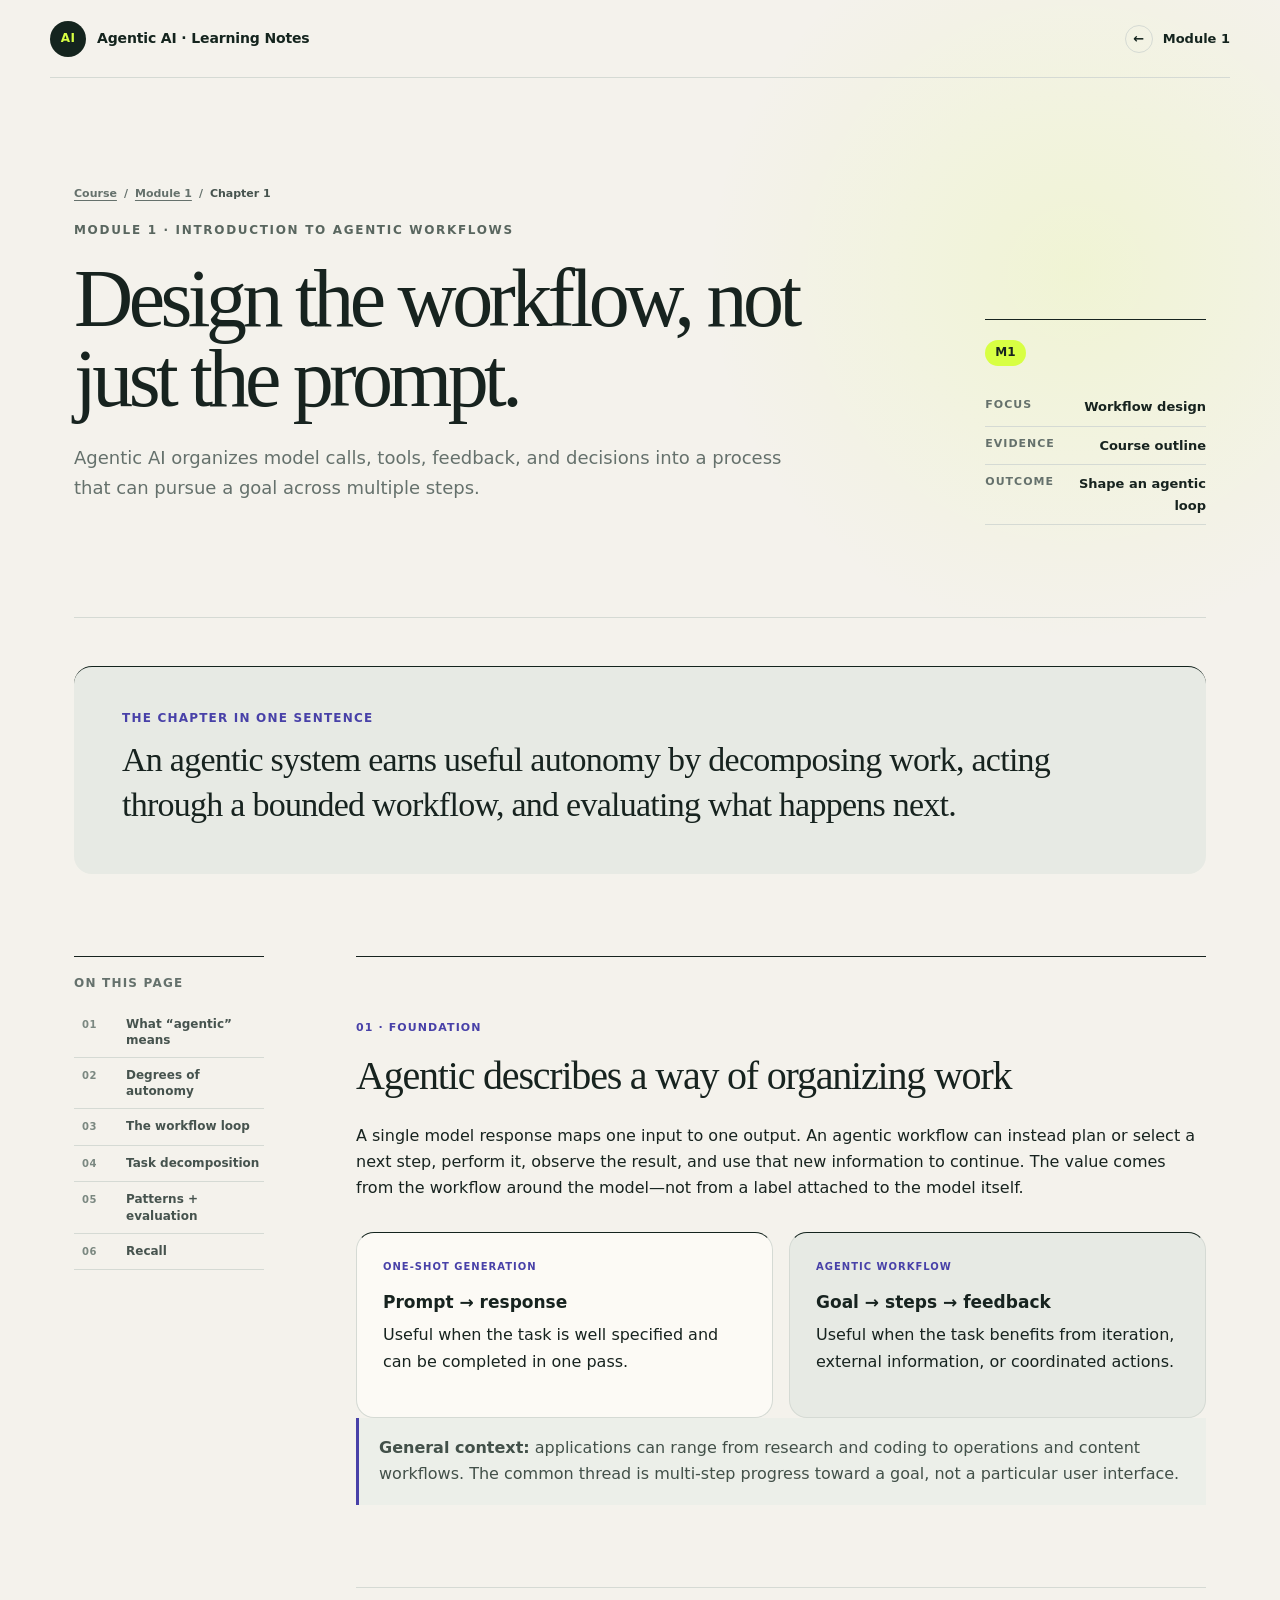
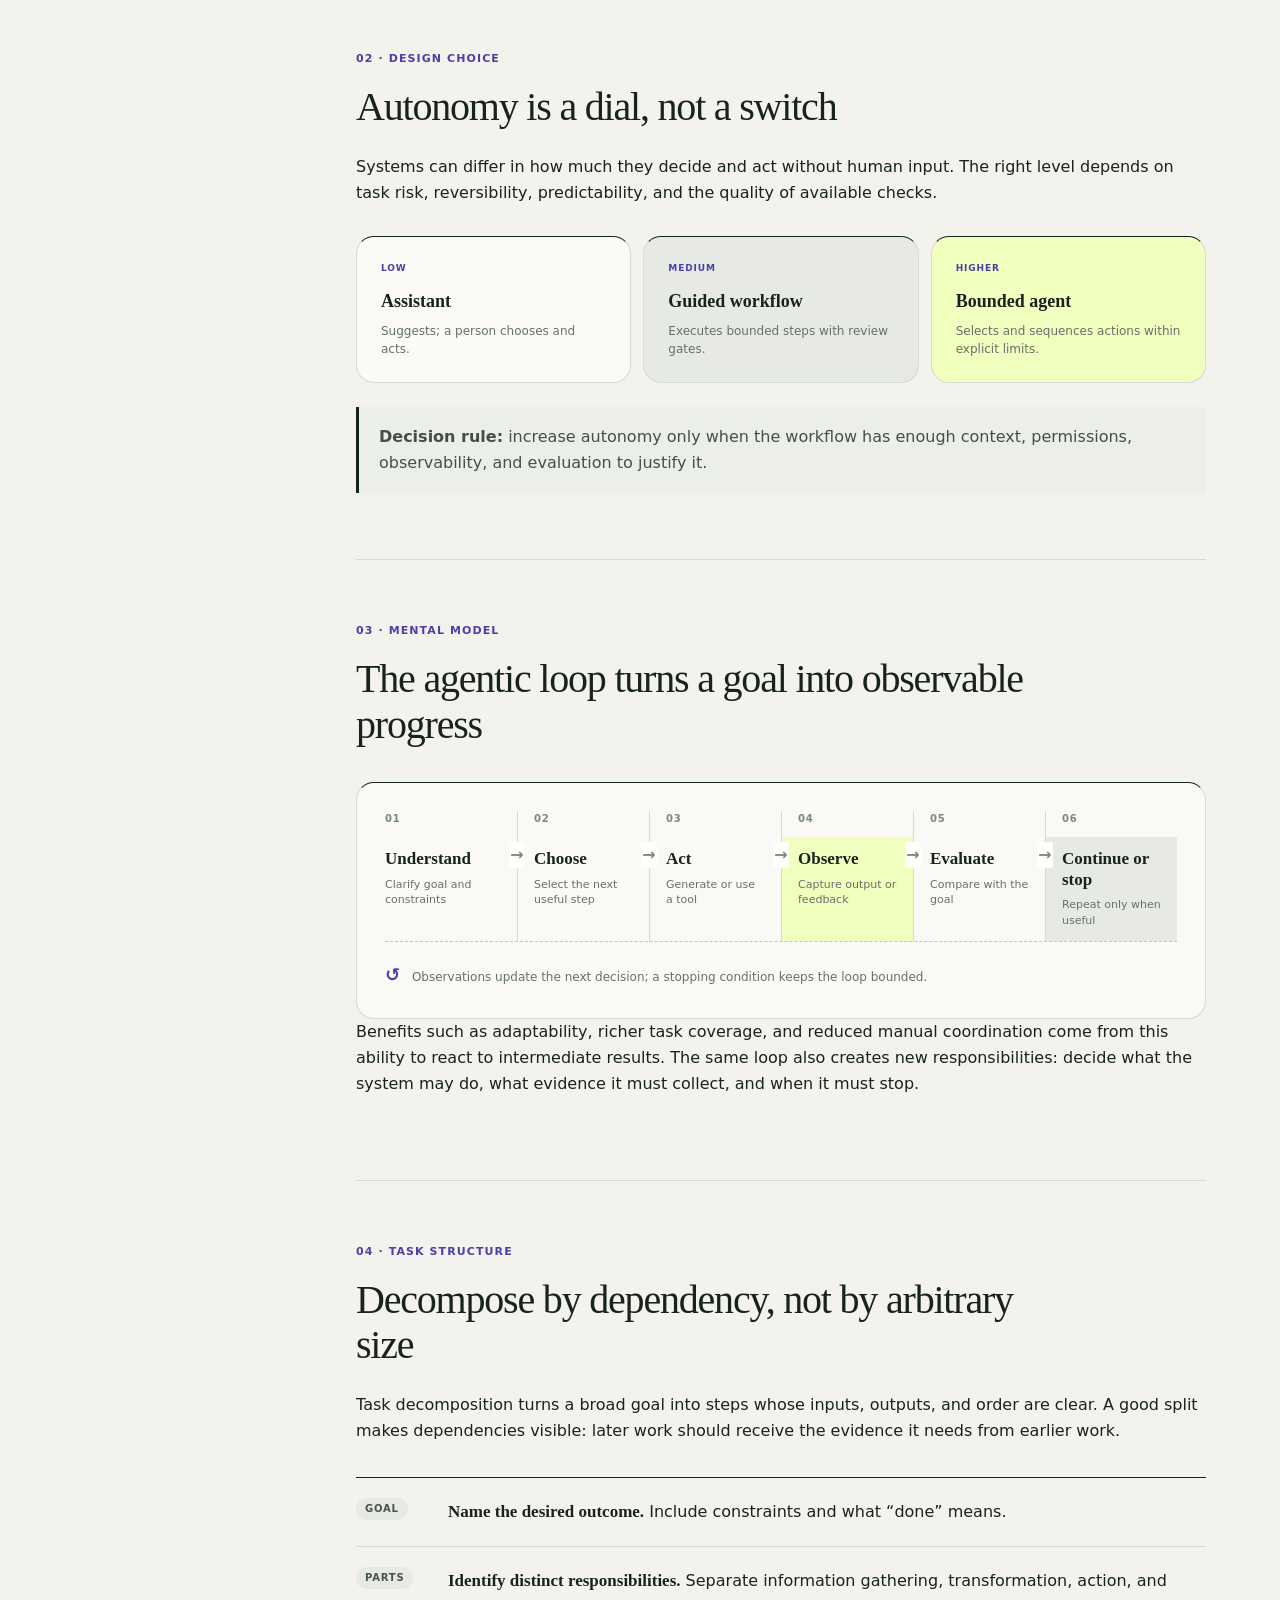
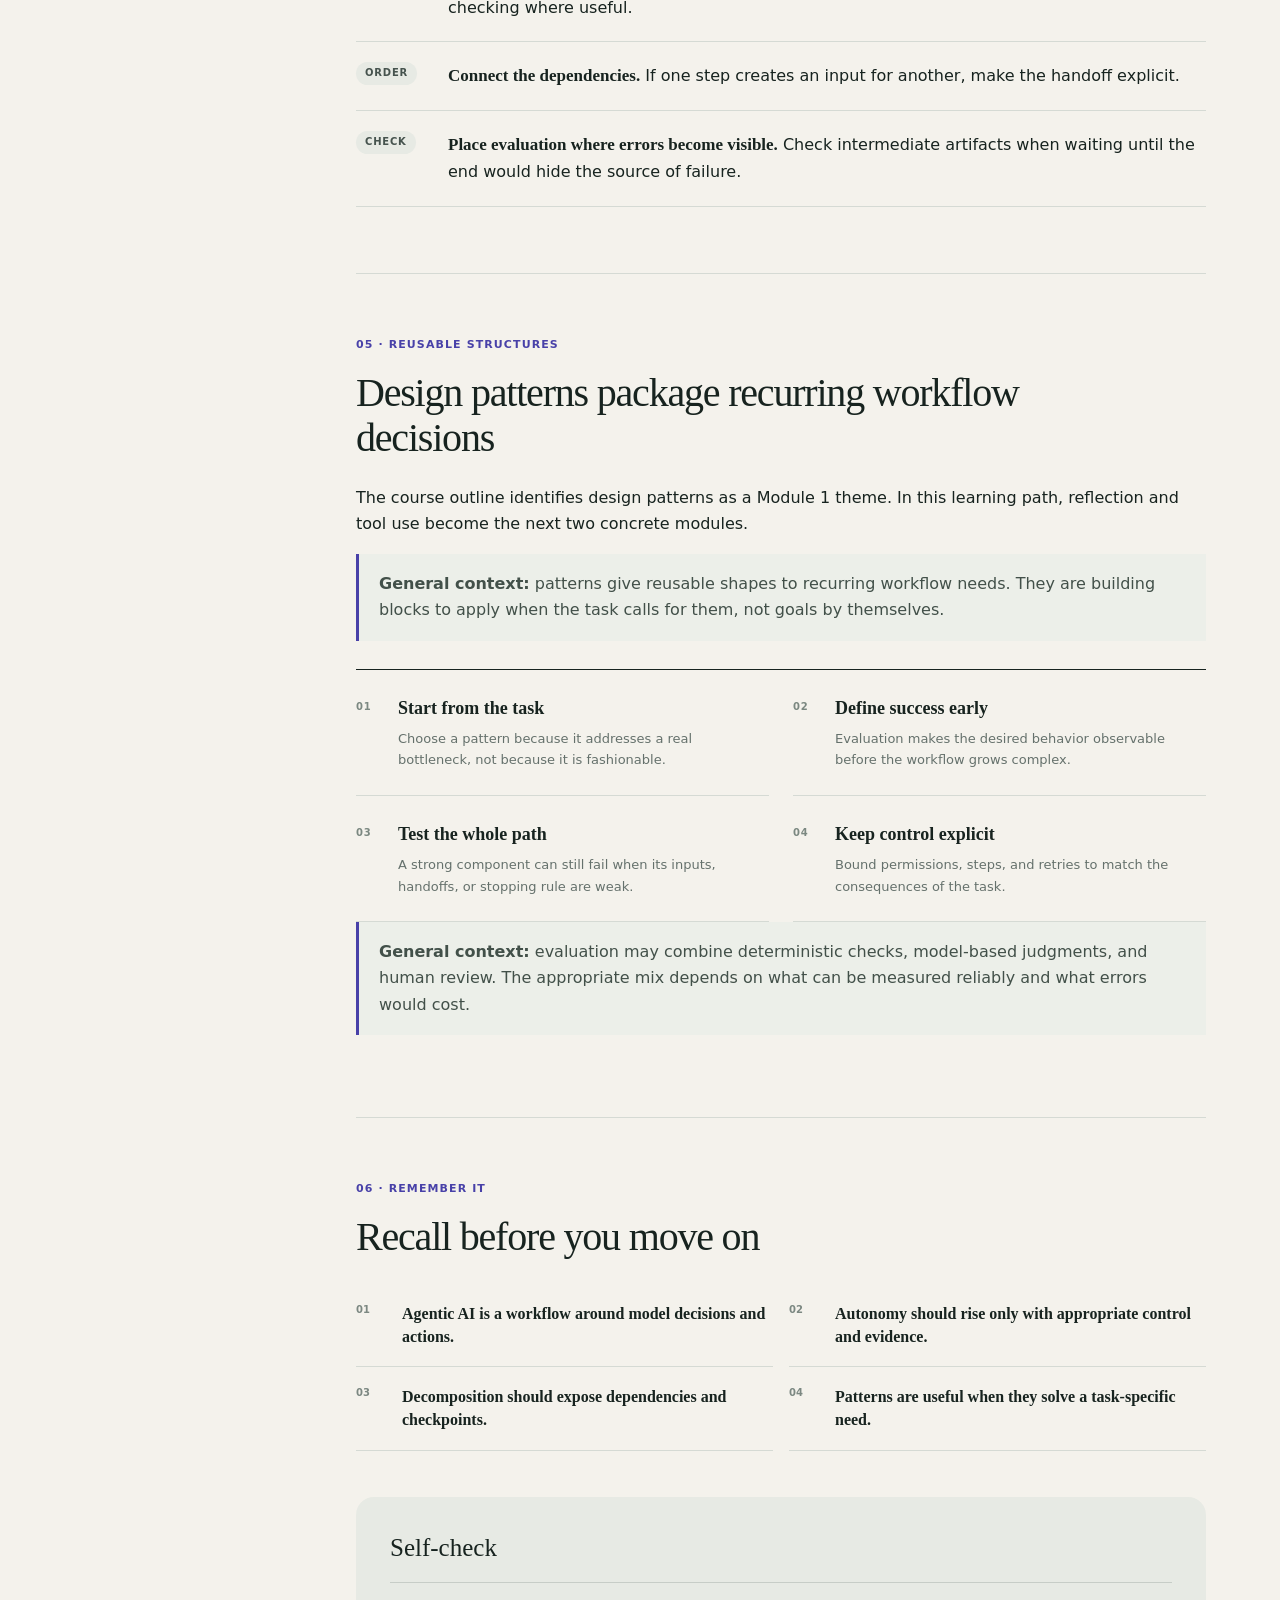
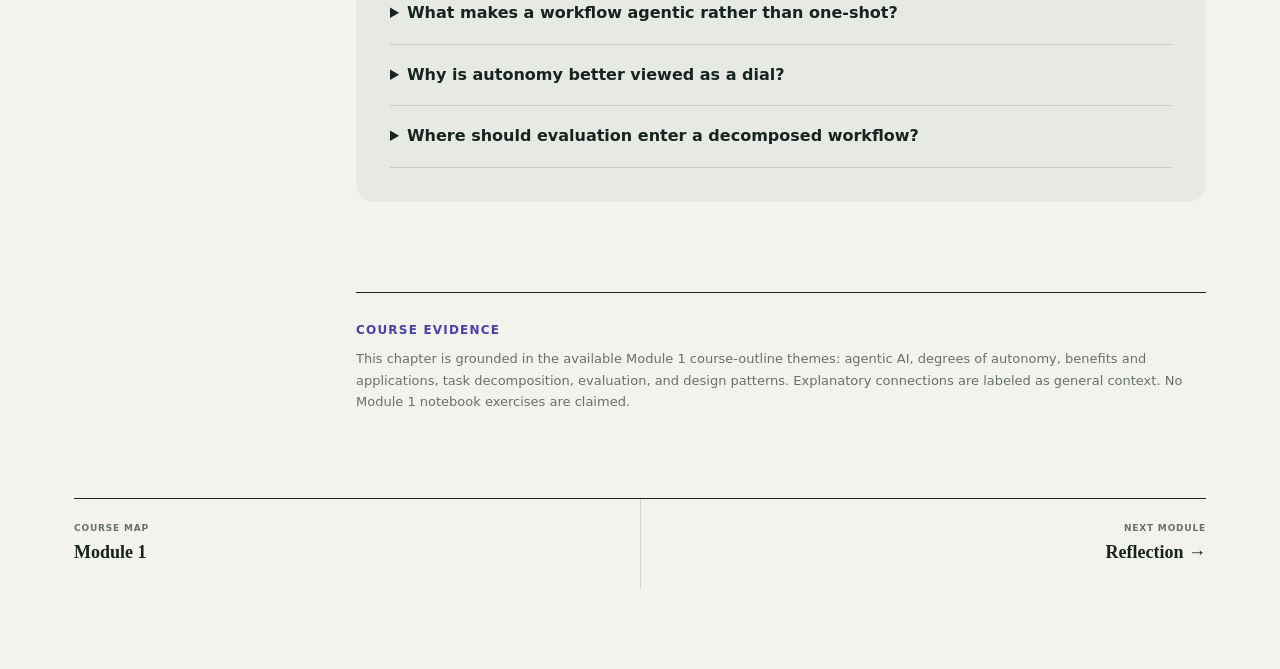
==== chapters/module-1.html @ 87fac972 "Build Modules 1-4 learning notes site" ====
<!doctype html>
<html lang="en">
<head>
  <meta charset="utf-8"><meta name="viewport" content="width=device-width, initial-scale=1">
  <meta name="description" content="Module 1 notes on agentic AI, autonomy, task decomposition, evaluation, and workflow design patterns.">
  <title>Design the workflow, not just the prompt · Agentic AI Learning Notes</title>
  <link rel="icon" href="data:image/svg+xml,%3Csvg xmlns='http://www.w3.org/2000/svg' viewBox='0 0 64 64'%3E%3Ccircle cx='32' cy='32' r='30' fill='%2314241e'/%3E%3Ctext x='32' y='39' text-anchor='middle' font-family='Arial,sans-serif' font-size='22' font-weight='700' fill='%23d8ff43'%3EAI%3C/text%3E%3C/svg%3E"><link rel="stylesheet" href="../styles.css">
</head>
<body class="chapter-body">
  <a class="skip-link" href="#chapter-content">Skip to chapter</a>
  <header class="site-header chapter-header"><a class="brand" href="../index.html" aria-label="Agentic AI learning notes home"><span class="brand-mark" aria-hidden="true">AI</span><span>Agentic AI · Learning Notes</span></a><a class="back-link" href="../index.html#module-1"><span aria-hidden="true">←</span> Module 1</a></header>
  <main class="page chapter-page" id="chapter-content">
    <section class="chapter-hero" aria-labelledby="chapter-title">
      <div class="chapter-hero-copy"><nav class="breadcrumbs" aria-label="Breadcrumb"><a href="../index.html">Course</a><span aria-hidden="true">/</span><a href="../index.html#module-1">Module 1</a><span aria-hidden="true">/</span><span aria-current="page">Chapter 1</span></nav><p class="eyebrow">Module 1 · Introduction to Agentic Workflows</p><h1 id="chapter-title">Design the workflow, not just the prompt.</h1><p>Agentic AI organizes model calls, tools, feedback, and decisions into a process that can pursue a goal across multiple steps.</p></div>
      <aside class="chapter-hero-note" aria-label="Chapter details"><span class="note-number">M1</span><dl><div><dt>Focus</dt><dd>Workflow design</dd></div><div><dt>Evidence</dt><dd>Course outline</dd></div><div><dt>Outcome</dt><dd>Shape an agentic loop</dd></div></dl></aside>
    </section>
    <section class="chapter-thesis" aria-labelledby="thesis-title"><p class="kicker" id="thesis-title">The chapter in one sentence</p><p class="bigidea">An agentic system earns useful autonomy by decomposing work, acting through a bounded workflow, and evaluating what happens next.</p></section>
    <div class="chapter-shell">
      <nav class="chapter-nav" aria-label="On this page"><p class="kicker">On this page</p><a href="#agentic"><span>01</span>What “agentic” means</a><a href="#autonomy"><span>02</span>Degrees of autonomy</a><a href="#loop"><span>03</span>The workflow loop</a><a href="#decompose"><span>04</span>Task decomposition</a><a href="#patterns"><span>05</span>Patterns + evaluation</a><a href="#recall"><span>06</span>Recall</a></nav>
      <article class="chapter-article">
        <section class="section card" id="agentic" data-section-label="01 · Foundation">
          <h2>Agentic describes a way of organizing work</h2>
          <p>A single model response maps one input to one output. An agentic workflow can instead plan or select a next step, perform it, observe the result, and use that new information to continue. The value comes from the workflow around the model—not from a label attached to the model itself.</p>
          <div class="contrast" aria-label="Comparison of one-shot generation and an agentic workflow"><div><p class="contrast-label">One-shot generation</p><h3>Prompt → response</h3><p>Useful when the task is well specified and can be completed in one pass.</p></div><div class="contrast-grounded"><p class="contrast-label">Agentic workflow</p><h3>Goal → steps → feedback</h3><p>Useful when the task benefits from iteration, external information, or coordinated actions.</p></div></div>
          <p class="general-note"><strong>General context:</strong> applications can range from research and coding to operations and content workflows. The common thread is multi-step progress toward a goal, not a particular user interface.</p>
        </section>
        <section class="section card" id="autonomy" data-section-label="02 · Design choice">
          <h2>Autonomy is a dial, not a switch</h2><p>Systems can differ in how much they decide and act without human input. The right level depends on task risk, reversibility, predictability, and the quality of available checks.</p>
          <div class="autonomy-scale" role="img" aria-label="Autonomy increases from assistant to guided workflow to bounded agent"><div><span>Low</span><strong>Assistant</strong><small>Suggests; a person chooses and acts.</small></div><div><span>Medium</span><strong>Guided workflow</strong><small>Executes bounded steps with review gates.</small></div><div><span>Higher</span><strong>Bounded agent</strong><small>Selects and sequences actions within explicit limits.</small></div></div>
          <div class="mental"><strong>Decision rule:</strong> increase autonomy only when the workflow has enough context, permissions, observability, and evaluation to justify it.</div>
        </section>
        <section class="section card" id="loop" data-section-label="03 · Mental model">
          <h2>The agentic loop turns a goal into observable progress</h2>
          <div class="loop-visual" role="img" aria-label="Agentic workflow loop: understand the goal, choose a step, act, observe, evaluate, then continue or stop"><ol class="loop-steps loop-steps-six"><li><span class="loop-number">01</span><strong>Understand</strong><small>Clarify goal and constraints</small></li><li><span class="loop-number">02</span><strong>Choose</strong><small>Select the next useful step</small></li><li><span class="loop-number">03</span><strong>Act</strong><small>Generate or use a tool</small></li><li class="loop-evidence"><span class="loop-number">04</span><strong>Observe</strong><small>Capture output or feedback</small></li><li><span class="loop-number">05</span><strong>Evaluate</strong><small>Compare with the goal</small></li><li class="loop-validate"><span class="loop-number">06</span><strong>Continue or stop</strong><small>Repeat only when useful</small></li></ol><p class="loop-return"><span aria-hidden="true">↺</span> Observations update the next decision; a stopping condition keeps the loop bounded.</p></div>
          <p>Benefits such as adaptability, richer task coverage, and reduced manual coordination come from this ability to react to intermediate results. The same loop also creates new responsibilities: decide what the system may do, what evidence it must collect, and when it must stop.</p>
        </section>
        <section class="section card" id="decompose" data-section-label="04 · Task structure">
          <h2>Decompose by dependency, not by arbitrary size</h2><p>Task decomposition turns a broad goal into steps whose inputs, outputs, and order are clear. A good split makes dependencies visible: later work should receive the evidence it needs from earlier work.</p>
          <ol class="case-steps"><li><span>Goal</span><div><strong>Name the desired outcome.</strong> Include constraints and what “done” means.</div></li><li><span>Parts</span><div><strong>Identify distinct responsibilities.</strong> Separate information gathering, transformation, action, and checking where useful.</div></li><li><span>Order</span><div><strong>Connect the dependencies.</strong> If one step creates an input for another, make the handoff explicit.</div></li><li><span>Check</span><div><strong>Place evaluation where errors become visible.</strong> Check intermediate artifacts when waiting until the end would hide the source of failure.</div></li></ol>
        </section>
        <section class="section card" id="patterns" data-section-label="05 · Reusable structures">
          <h2>Design patterns package recurring workflow decisions</h2><p>The course outline identifies design patterns as a Module 1 theme. In this learning path, reflection and tool use become the next two concrete modules.</p>
          <p class="general-note"><strong>General context:</strong> patterns give reusable shapes to recurring workflow needs. They are building blocks to apply when the task calls for them, not goals by themselves.</p>
          <div class="principles"><article><span>01</span><h3>Start from the task</h3><p>Choose a pattern because it addresses a real bottleneck, not because it is fashionable.</p></article><article><span>02</span><h3>Define success early</h3><p>Evaluation makes the desired behavior observable before the workflow grows complex.</p></article><article><span>03</span><h3>Test the whole path</h3><p>A strong component can still fail when its inputs, handoffs, or stopping rule are weak.</p></article><article><span>04</span><h3>Keep control explicit</h3><p>Bound permissions, steps, and retries to match the consequences of the task.</p></article></div>
          <p class="general-note"><strong>General context:</strong> evaluation may combine deterministic checks, model-based judgments, and human review. The appropriate mix depends on what can be measured reliably and what errors would cost.</p>
        </section>
        <section class="section card recall-section" id="recall" data-section-label="06 · Remember it">
          <h2>Recall before you move on</h2><div class="recall"><div class="r"><span class="num">01</span><strong>Agentic AI is a workflow around model decisions and actions.</strong></div><div class="r"><span class="num">02</span><strong>Autonomy should rise only with appropriate control and evidence.</strong></div><div class="r"><span class="num">03</span><strong>Decomposition should expose dependencies and checkpoints.</strong></div><div class="r"><span class="num">04</span><strong>Patterns are useful when they solve a task-specific need.</strong></div></div>
          <div class="self-check"><h3>Self-check</h3><details><summary>What makes a workflow agentic rather than one-shot?</summary><p>It can select or plan steps, act, observe intermediate results, and use those observations to decide what happens next.</p></details><details><summary>Why is autonomy better viewed as a dial?</summary><p>Different tasks justify different amounts of independent decision-making. Risk, reversibility, predictability, permissions, and evaluation should determine the setting.</p></details><details><summary>Where should evaluation enter a decomposed workflow?</summary><p>At points where evidence can reveal whether the workflow is still on track—especially after high-risk or dependency-producing steps.</p></details></div>
        </section>
        <section class="source-note" aria-labelledby="sources-title"><p class="kicker" id="sources-title">Course evidence</p><p>This chapter is grounded in the available Module 1 course-outline themes: agentic AI, degrees of autonomy, benefits and applications, task decomposition, evaluation, and design patterns. Explanatory connections are labeled as general context. No Module 1 notebook exercises are claimed.</p></section>
      </article>
    </div>
    <nav class="chapter-pagination" aria-label="Chapter navigation"><a href="../index.html#module-1"><span>Course map</span><strong>Module 1</strong></a><a class="next" href="module-2.html"><span>Next module</span><strong>Reflection →</strong></a></nav>
  </main>
</body>
</html>
---- styles.css ----
:root {
  --bg: #f4f2ec;
  --surface: #fffefa;
  --surface-soft: #e7eae4;
  --surface-muted: #ecefe9;
  --ink: #17231f;
  --ink-soft: #46534e;
  --muted: #65716c;
  --line: #d5dad4;
  --accent: #d8ff43;
  --accent-soft: #f0ffbd;
  --accent-line: #b7cf34;
  --deep: #14241e;
  --indigo: #4841a8;
  --danger: #9b463b;
  --danger-soft: #f1e1dc;
  --success: #35634e;
  --font-display: Georgia, "Times New Roman", serif;
  --font-sans: Inter, ui-sans-serif, system-ui, -apple-system, BlinkMacSystemFont, "Segoe UI", sans-serif;
  --content-width: 1180px;
  --radius: 18px;
}

* { box-sizing: border-box; }
html { scroll-behavior: smooth; }

body {
  margin: 0;
  background: var(--bg);
  color: var(--ink);
  font-family: var(--font-sans);
  line-height: 1.65;
  text-rendering: optimizeLegibility;
}

a { color: inherit; }
a:focus-visible,
summary:focus-visible { outline: 3px solid #778c00; outline-offset: 4px; }

.skip-link {
  position: fixed;
  top: 12px;
  left: 12px;
  z-index: 20;
  padding: 10px 14px;
  border-radius: 8px;
  background: var(--deep);
  color: white;
  font-size: 13px;
  font-weight: 800;
  text-decoration: none;
  transform: translateY(-160%);
}

.skip-link:focus { transform: translateY(0); }

.site-header {
  width: min(var(--content-width), calc(100% - 48px));
  min-height: 78px;
  margin: 0 auto;
  display: flex;
  align-items: center;
  justify-content: space-between;
  gap: 24px;
}

.site-header-home,
.chapter-header { border-bottom: 1px solid var(--line); }

.brand {
  display: inline-flex;
  align-items: center;
  gap: 11px;
  color: var(--deep);
  font-size: 14px;
  font-weight: 800;
  letter-spacing: -.01em;
  text-decoration: none;
}

.brand-mark {
  width: 36px;
  height: 36px;
  display: grid;
  place-items: center;
  flex: 0 0 auto;
  border-radius: 50%;
  background: var(--deep);
  color: var(--accent);
  font-size: 12px;
  letter-spacing: .04em;
}

.edition-label,
.back-link { color: var(--muted); font-size: 13px; font-weight: 750; }

.back-link {
  display: inline-flex;
  align-items: center;
  gap: 10px;
  color: var(--deep);
  text-decoration: none;
}

.back-link span {
  width: 28px;
  height: 28px;
  display: grid;
  place-items: center;
  border: 1px solid var(--line);
  border-radius: 50%;
  transition: background-color .18s ease, border-color .18s ease, transform .18s ease;
}

.back-link:hover span { border-color: var(--accent-line); background: var(--accent); transform: translateX(-2px); }

.home-body,
.chapter-body {
  min-height: 100vh;
  background: radial-gradient(circle at 84% 5%, rgba(216, 255, 67, .14), transparent 23rem), var(--bg);
}

.home-body main,
.home-footer { width: min(var(--content-width), calc(100% - 48px)); margin: 0 auto; }

.home-hero {
  min-height: 560px;
  display: grid;
  grid-template-columns: minmax(0, 1.7fr) minmax(260px, .7fr);
  gap: 7vw;
  align-items: center;
  padding: 80px 0 88px;
  border-bottom: 1px solid var(--line);
}

.home-hero-content { max-width: 810px; }
.eyebrow { margin: 0; color: #59665f; font-size: 12px; font-weight: 850; letter-spacing: .14em; text-transform: uppercase; }

.home-hero h1,
.chapter-hero h1 {
  margin: 18px 0 24px;
  font-family: var(--font-display);
  font-size: clamp(54px, 6.4vw, 88px);
  font-weight: 500;
  line-height: .98;
  letter-spacing: -.055em;
}

.home-intro { max-width: 650px; margin: 0; color: var(--muted); font-size: 19px; line-height: 1.65; }

.primary-link {
  width: fit-content;
  margin-top: 34px;
  display: inline-flex;
  align-items: center;
  gap: 34px;
  border-radius: 999px;
  background: var(--deep);
  color: white;
  padding: 14px 17px 14px 22px;
  font-size: 14px;
  font-weight: 800;
  text-decoration: none;
  transition: transform .18s ease, background-color .18s ease;
}

.primary-link span { width: 28px; height: 28px; display: grid; place-items: center; border-radius: 50%; background: var(--accent); color: var(--deep); }
.primary-link:hover { transform: translateY(-2px); background: #294139; }

.hero-note {
  align-self: end;
  max-width: 310px;
  margin-bottom: 12px;
  padding-top: 18px;
  border-top: 1px solid var(--ink);
}

.note-number { display: inline-grid; place-items: center; min-width: 38px; height: 26px; padding: 0 10px; border-radius: 999px; background: var(--accent); font-size: 12px; font-weight: 900; }
.hero-note > p:not(.kicker) { margin: 14px 0 0; color: var(--muted); font-size: 14px; }

.path-note { padding-bottom: 4px; }
.path-note .kicker { margin: 0 0 15px; }
.path-note ol { margin: 0; padding: 0; list-style: none; }
.path-note li { display: grid; grid-template-columns: 36px 1fr; gap: 10px; padding: 11px 0; border-top: 1px solid var(--line); font-size: 13px; }
.path-note li span { color: var(--muted); font-size: 10px; font-weight: 900; letter-spacing: .08em; }
.path-note li strong { font-weight: 750; }

.course-overview { padding: 78px 0; border-bottom: 1px solid var(--line); }
.overview-copy { display: grid; grid-template-columns: minmax(190px, .55fr) minmax(0, 1.45fr); gap: 48px; align-items: start; }
.overview-copy h2 { max-width: 750px; margin: 0; font-family: var(--font-display); font-size: clamp(34px, 4.2vw, 52px); font-weight: 500; line-height: 1.08; letter-spacing: -.035em; }
.artifact-key { display: grid; grid-template-columns: 1fr 1fr; gap: 18px; margin: 46px 0 36px; }
.artifact-key article { display: grid; grid-template-columns: 54px 1fr; gap: 18px; padding: 24px; border: 1px solid var(--line); border-top-color: var(--ink); border-radius: var(--radius); background: rgba(255, 254, 250, .68); }
.artifact-icon { width: 48px; height: 48px; display: grid; place-items: center; border-radius: 50%; background: var(--accent); font-family: var(--font-display); font-weight: 700; }
.artifact-icon-code { background: var(--surface-soft); font-family: var(--font-sans); font-size: 12px; }
.artifact-key h3 { margin: 0 0 6px; font-family: var(--font-display); font-size: 20px; font-weight: 600; }
.artifact-key p { margin: 0; color: var(--muted); font-size: 13px; }
.artifact-key code { padding: .1em .32em; border: 1px solid var(--line); border-radius: 4px; background: var(--surface-muted); }

.module-jump { display: grid; grid-template-columns: repeat(5, 1fr); border-top: 1px solid var(--ink); }
.module-jump a { display: grid; grid-template-columns: 32px 1fr; gap: 8px; padding: 16px 12px; border-bottom: 1px solid var(--line); color: var(--ink-soft); font-size: 12px; font-weight: 750; line-height: 1.35; text-decoration: none; transition: background-color .18s ease; }
.module-jump a:hover { background: var(--accent-soft); }
.module-jump a span { color: var(--muted); font-size: 10px; font-weight: 900; letter-spacing: .08em; }

.module-library { padding: 86px 0 100px; }
.module-list { border-top: 1px solid var(--ink); }
.module-row { scroll-margin-top: 24px; display: grid; grid-template-columns: 82px 1fr; gap: 26px; padding: 34px 8px; border-bottom: 1px solid var(--line); }
.module-number { padding-top: 5px; color: var(--muted); font-size: 12px; font-weight: 900; letter-spacing: .08em; }
.module-copy { min-width: 0; }
.module-heading { display: flex; align-items: flex-start; justify-content: space-between; gap: 24px; }
.module-heading h3 { margin: 0; font-family: var(--font-display); font-size: clamp(26px, 3vw, 36px); font-weight: 500; line-height: 1.15; letter-spacing: -.025em; }
.module-heading > div h3 { margin-top: 3px; }
.module-state { margin: 0; color: var(--indigo); font-size: 10px; font-weight: 900; letter-spacing: .1em; text-transform: uppercase; }
.status-pill { flex: 0 0 auto; padding: 5px 10px; border: 1px solid var(--line); border-radius: 999px; color: var(--muted); font-size: 10px; font-weight: 850; letter-spacing: .06em; text-transform: uppercase; }
.status-pill-ready { border-color: var(--accent-line); background: var(--accent); color: var(--deep); }
.module-copy > p { margin: 12px 0 0; color: var(--muted); font-size: 14px; }
.module-copy > .module-description { max-width: 780px; margin-top: 18px; font-size: 16px; }
.module-row-quiet { padding-top: 28px; padding-bottom: 28px; }
.module-row-quiet .module-heading h3 { font-size: clamp(23px, 2.5vw, 30px); }
.module-row-featured { margin: 18px 0; padding: 42px 34px 38px; border: 0; border-radius: var(--radius); background: var(--surface-soft); }
.module-row-upcoming { background: linear-gradient(90deg, rgba(255, 254, 250, .55), transparent); }

.featured-chapter { display: grid; grid-template-columns: 100px 1fr 46px; gap: 18px; align-items: center; margin-top: 28px; padding: 24px; border: 1px solid var(--line); border-top-color: var(--ink); border-radius: 14px; background: var(--surface); text-decoration: none; transition: transform .18s ease, border-color .18s ease; }
.featured-chapter:hover { transform: translateY(-2px); border-color: var(--accent-line); }
.chapter-label { align-self: start; padding-top: 3px; color: var(--indigo); font-size: 10px; font-weight: 900; letter-spacing: .09em; text-transform: uppercase; }
.featured-chapter-copy { display: grid; gap: 5px; }
.featured-chapter-copy strong { font-family: var(--font-display); font-size: 27px; font-weight: 600; line-height: 1.2; }
.featured-chapter-copy small { color: var(--muted); font-size: 13px; }

.notebook-shelf { margin-top: 26px; }
.shelf-label { margin: 0 0 10px; color: var(--muted); font-size: 10px; font-weight: 900; letter-spacing: .1em; text-transform: uppercase; }
.notebook-links { display: grid; grid-template-columns: 1fr 1fr; gap: 10px; }
.notebook-links a { min-width: 0; display: grid; grid-template-columns: 38px minmax(0, 1fr); gap: 12px; align-items: center; padding: 14px 16px; border: 1px solid var(--line); border-radius: 10px; background: rgba(255, 254, 250, .72); text-decoration: none; transition: border-color .18s ease, background-color .18s ease; }
.notebook-links a:hover { border-color: var(--accent-line); background: var(--surface); }
.file-mark { width: 34px; height: 34px; display: grid; place-items: center; border-radius: 7px; background: var(--deep); color: var(--accent); font-size: 9px; font-weight: 900; letter-spacing: .05em; }
.notebook-links a > span:last-child { min-width: 0; display: grid; }
.notebook-links strong { overflow-wrap: anywhere; font-size: 12px; line-height: 1.35; }
.notebook-links small { margin-top: 2px; overflow-wrap: anywhere; color: var(--muted); font-size: 10px; }
.notebook-shelf-upcoming .file-mark { background: var(--surface-soft); color: var(--ink-soft); }

.evidence-shelf { display: flex; align-items: center; gap: 12px; margin-top: 22px; padding-top: 16px; border-top: 1px solid rgba(23, 35, 31, .16); }
.evidence-shelf p { margin: 0; color: var(--muted); font-size: 12px; }
.evidence-tag { flex: 0 0 auto; padding: 4px 9px; border-radius: 999px; background: var(--surface); color: var(--indigo); font-size: 9px; font-weight: 900; letter-spacing: .08em; text-transform: uppercase; }

.chapter-library { padding: 78px 0 100px; }
.section-heading { display: flex; align-items: end; justify-content: space-between; gap: 32px; margin-bottom: 30px; }
.kicker { margin: 0 0 8px; color: var(--indigo); font-size: 12px; font-weight: 850; letter-spacing: .1em; text-transform: uppercase; }
.section-heading h2 { margin: 0; font-family: var(--font-display); font-size: 42px; font-weight: 500; line-height: 1.15; }
.chapter-count { margin: 0; color: var(--muted); font-size: 13px; }
.chapter-list { display: grid; gap: 18px; }
.chapter-item { border-top: 1px solid var(--ink); border-bottom: 1px solid var(--line); transition: background-color .18s ease, transform .18s ease; }
.chapter-item:hover { background: rgba(255, 254, 250, .72); transform: translateX(4px); }

.chapter-link {
  min-height: 190px;
  display: grid;
  grid-template-columns: 80px 1fr 48px;
  gap: 26px;
  align-items: center;
  padding: 26px 18px 26px 8px;
  text-decoration: none;
}

.chapter-index { align-self: start; padding-top: 3px; color: var(--muted); font-size: 13px; font-weight: 800; }
.chapter-summary { max-width: 760px; }
.chapter-meta { display: flex; flex-wrap: wrap; gap: 8px 20px; margin-bottom: 14px; color: #5d6a65; font-size: 11px; font-weight: 850; letter-spacing: .1em; text-transform: uppercase; }
.chapter-summary h3 { margin: 0 0 10px; font-family: var(--font-display); font-size: clamp(28px, 3vw, 38px); font-weight: 500; line-height: 1.2; letter-spacing: -.025em; }
.chapter-summary p { max-width: 700px; margin: 0; color: var(--muted); }
.chapter-arrow { width: 44px; height: 44px; display: grid; place-items: center; border: 1px solid var(--line); border-radius: 50%; font-size: 20px; }

.collection-note { display: flex; align-items: center; gap: 18px; padding: 28px; border-radius: var(--radius); background: var(--surface-soft); color: #53605a; }
.collection-note-icon { width: 42px; height: 42px; flex: 0 0 auto; display: grid; place-items: center; border: 1px dashed #93a098; border-radius: 50%; font-size: 22px; }
.collection-note strong { color: var(--ink); }
.collection-note p { margin: 2px 0 0; font-size: 14px; }
.home-footer { min-height: 84px; border-top: 1px solid var(--line); display: flex; justify-content: space-between; align-items: center; gap: 24px; color: var(--muted); font-size: 12px; font-weight: 750; }

/* Chapter */
.page { max-width: var(--content-width); margin: 0 auto; padding: 0 24px 80px; }

.chapter-hero {
  min-height: 540px;
  display: grid;
  grid-template-columns: minmax(0, 1.65fr) minmax(220px, .45fr);
  align-items: center;
  gap: clamp(48px, 8vw, 112px);
  padding: 80px 0 88px;
  border-bottom: 1px solid var(--line);
}

.chapter-hero-copy { max-width: 820px; }
.breadcrumbs { display: flex; flex-wrap: wrap; gap: 7px; margin: 0 0 18px; color: var(--muted); font-size: 11px; font-weight: 750; }
.breadcrumbs a { text-underline-offset: 3px; }
.breadcrumbs span[aria-current="page"] { color: var(--ink-soft); }
.chapter-hero h1 { font-size: clamp(56px, 6.4vw, 84px); }
.chapter-hero-copy > p:last-child { max-width: 720px; margin: 0; color: var(--muted); font-size: 18px; }
.chapter-hero-note { align-self: end; margin-bottom: 4px; padding-top: 18px; border-top: 1px solid var(--ink); }
.chapter-hero-note dl { margin: 22px 0 0; }
.chapter-hero-note dl div { display: flex; justify-content: space-between; gap: 18px; padding: 8px 0; border-bottom: 1px solid var(--line); }
.chapter-hero-note dt { color: var(--muted); font-size: 11px; font-weight: 800; letter-spacing: .09em; text-transform: uppercase; }
.chapter-hero-note dd { margin: 0; font-size: 13px; font-weight: 750; text-align: right; }

.chapter-thesis { margin: 48px 0 0; padding: 42px 48px 46px; border-top: 1px solid var(--deep); border-radius: var(--radius); background: var(--surface-soft); }
.bigidea { max-width: 1000px; margin: 0; font-family: var(--font-display); font-size: clamp(25px, 3vw, 34px); font-weight: 500; line-height: 1.34; letter-spacing: -.022em; }

.chapter-shell { display: grid; grid-template-columns: 190px minmax(0, 850px); justify-content: space-between; gap: clamp(48px, 7vw, 96px); margin-top: 82px; }
.chapter-nav { position: sticky; top: 24px; align-self: start; padding-top: 17px; border-top: 1px solid var(--ink); }
.chapter-nav .kicker { margin-bottom: 13px; color: var(--muted); }

.chapter-nav a {
  display: grid;
  grid-template-columns: 44px 1fr;
  gap: 8px;
  padding: 9px 0;
  border-bottom: 1px solid var(--line);
  color: var(--ink-soft);
  font-size: 12px;
  font-weight: 700;
  line-height: 1.35;
  text-decoration: none;
  transition: color .18s ease, padding-left .18s ease;
}

.chapter-nav a span { width: fit-content; min-width: 31px; padding: 2px 7px; border-radius: 999px; color: #7b8881; font-size: 10px; font-weight: 850; letter-spacing: .05em; text-align: center; }
.chapter-nav a:hover { padding-left: 4px; color: var(--ink); }
.chapter-nav a:hover span { background: var(--accent); color: var(--deep); }
.chapter-article { min-width: 0; }
.chapter-article > .section { scroll-margin-top: 28px; }

.chapter-article > .section.card {
  margin: 0;
  padding: 62px 0 66px;
  border: 0;
  border-top: 1px solid var(--line);
  border-radius: 0;
  background: transparent;
}

.chapter-article > .section:first-child { border-top-color: var(--ink); }
.chapter-article > .section[data-section-label]::before { content: attr(data-section-label); display: block; margin-bottom: 16px; color: var(--indigo); font-size: 11px; font-weight: 850; letter-spacing: .1em; text-transform: uppercase; }
.chapter-article h2 { max-width: 720px; margin: 0 0 24px; font-family: var(--font-display); font-size: clamp(30px, 3.4vw, 40px); font-weight: 500; line-height: 1.14; letter-spacing: -.03em; }
.chapter-article h3 { margin: 0 0 8px; font-size: 17px; line-height: 1.35; }
.chapter-article p { margin-top: 0; }
.chapter-article code { padding: .12em .35em; border: 1px solid var(--line); border-radius: 5px; background: var(--surface-muted); font-size: .9em; overflow-wrap: anywhere; }

.mental,
.general-note { margin-top: 24px; padding: 17px 20px; border-left: 3px solid var(--deep); background: var(--surface-muted); color: #425049; }
.general-note { border-left-color: var(--indigo); }

/* Chapter visual */
.loop-visual { margin: 34px 0 0; padding: 28px; border: 1px solid var(--line); border-top-color: var(--ink); border-radius: var(--radius); background: rgba(255, 254, 250, .64); }
.loop-steps { display: grid; grid-template-columns: repeat(5, minmax(0, 1fr)); margin: 0; padding: 0; list-style: none; }
.loop-steps-six { grid-template-columns: repeat(6, minmax(0, 1fr)); }
.loop-steps li { min-width: 0; position: relative; padding: 0 16px 12px; border-left: 1px solid var(--line); }
.loop-steps li:first-child { border-left: 0; padding-left: 0; }
.loop-steps li:last-child { padding-right: 0; }
.loop-steps li:not(:last-child)::after { content: "→"; position: absolute; right: -8px; top: 31px; z-index: 1; width: 16px; color: #7d8983; background: var(--surface); font-size: 16px; font-weight: 900; text-align: center; }
.loop-number { display: block; margin-bottom: 22px; color: #7a8781; font-size: 10px; font-weight: 900; letter-spacing: .08em; }
.loop-steps strong { display: block; font-family: var(--font-display); font-size: 17px; font-weight: 600; line-height: 1.2; }
.loop-steps small { display: block; margin-top: 7px; color: var(--muted); font-size: 11px; line-height: 1.45; }
.loop-evidence { background: linear-gradient(180deg, transparent 0 26px, var(--accent-soft) 26px 100%); }
.loop-validate { background: linear-gradient(180deg, transparent 0 26px, var(--surface-soft) 26px 100%); }
.loop-return { margin: 22px 0 0; padding-top: 18px; border-top: 1px dashed #bfc5bf; color: var(--muted); font-size: 12px; }
.loop-return span { margin-right: 8px; color: var(--indigo); font-size: 18px; font-weight: 900; }

.contrast { display: grid; grid-template-columns: 1fr 1fr; gap: 16px; margin-top: 30px; }
.contrast > div { padding: 26px; border: 1px solid var(--line); border-top-color: var(--deep); border-radius: var(--radius); background: rgba(255, 254, 250, .72); }
.contrast > .contrast-grounded { background: var(--surface-soft); }
.contrast-label { margin: 0 0 16px; color: var(--indigo); font-size: 10px; font-weight: 900; letter-spacing: .1em; text-transform: uppercase; }
.contrast-limit { margin-top: 22px !important; padding-top: 16px; border-top: 1px solid var(--line); color: var(--ink-soft); font-size: 13px; }

.case-steps { margin: 32px 0 0; padding: 0; border-top: 1px solid var(--ink); list-style: none; }
.case-steps li { display: grid; grid-template-columns: 72px 1fr; gap: 20px; margin: 0; padding: 20px 0; border-bottom: 1px solid var(--line); }
.case-steps li > span { width: fit-content; height: fit-content; padding: 3px 9px; border-radius: 999px; background: var(--surface-soft); color: var(--ink-soft); font-size: 10px; font-weight: 900; letter-spacing: .08em; text-transform: uppercase; }
.case-steps strong { font-family: var(--font-display); font-size: 17px; font-weight: 600; }
.insight-line { display: grid; grid-template-columns: 42px 1fr; gap: 12px; margin-top: 26px; color: var(--ink-soft); }
.insight-mark { width: 34px; height: 34px; display: grid; place-items: center; border-radius: 50%; background: var(--accent); color: var(--deep); font-weight: 900; }

.sql-story { display: grid; grid-template-columns: 1fr 28px 1fr 28px 1fr; gap: 8px; align-items: center; margin: 32px 0; }
.sql-stage { min-height: 205px; padding: 22px; border: 1px solid var(--line); border-top-color: var(--deep); border-radius: var(--radius); background: rgba(255, 254, 250, .72); }
.sql-stage-problem { background: var(--danger-soft); }
.sql-stage-success { background: var(--accent-soft); }
.sql-stage h3 { margin-top: 18px; font-family: var(--font-display); font-size: 20px; font-weight: 600; }
.sql-stage p { color: var(--ink-soft); font-size: 13px; }
.sql-arrow { color: #7d8983; font-size: 19px; font-weight: 900; text-align: center; }
.status { display: inline-block; padding: 3px 8px; border-radius: 999px; font-size: 9px; font-weight: 900; letter-spacing: .08em; text-transform: uppercase; }
.status-neutral { background: var(--surface-soft); }
.status-problem { background: #e5b9ae; color: #6e2e27; }
.status-success { background: var(--accent); color: var(--deep); }
blockquote { margin: 30px 0 0; padding: 18px 24px; border: 0; border-left: 3px solid var(--accent-line); background: var(--accent-soft); font-family: var(--font-display); font-size: 20px; line-height: 1.45; }
blockquote p { margin: 0; }

.principles { display: grid; grid-template-columns: 1fr 1fr; gap: 0 24px; margin-top: 28px; border-top: 1px solid var(--ink); }
.principles article { position: relative; padding: 26px 0 24px 42px; border-bottom: 1px solid var(--line); }
.principles article > span { position: absolute; left: 0; top: 29px; color: #7b8881; font-size: 10px; font-weight: 900; letter-spacing: .08em; }
.principles article h3 { font-family: var(--font-display); font-size: 18px; font-weight: 600; }
.principles article p { margin: 0; color: var(--muted); font-size: 13px; }

.recall { display: grid; grid-template-columns: 1fr 1fr; gap: 0 16px; }
.r { display: grid; grid-template-columns: 36px 1fr; gap: 10px; padding: 18px 0; border-bottom: 1px solid var(--line); }
.num { color: #7c8882; font-size: 10px; font-weight: 900; }
.r strong { font-family: var(--font-display); font-size: 16px; font-weight: 600; line-height: 1.45; }
.self-check { margin-top: 46px; padding: 34px; border-radius: var(--radius); background: var(--surface-soft); }
.self-check h3 { margin-bottom: 18px; font-family: var(--font-display); font-size: 25px; font-weight: 500; }
details { margin: 0; padding: 17px 0; border-bottom: 1px solid #c7cdc7; }
details:first-of-type { border-top: 1px solid #c7cdc7; }
summary { padding-right: 28px; cursor: pointer; font-weight: 750; }
details p { margin: 12px 0 2px; color: var(--ink-soft); }
.source-note { margin-top: 24px; padding: 28px 0 0; border-top: 1px solid var(--ink); color: var(--muted); font-size: 13px; }
.source-note a { color: var(--ink); text-underline-offset: 3px; }
.autonomy-scale { display: grid; grid-template-columns: repeat(3, 1fr); gap: 12px; margin-top: 30px; }
.autonomy-scale div { min-width: 0; padding: 24px; border: 1px solid var(--line); border-top-color: var(--deep); border-radius: var(--radius); background: rgba(255, 254, 250, .7); }
.autonomy-scale div:nth-child(2) { background: var(--surface-soft); }
.autonomy-scale div:nth-child(3) { background: var(--accent-soft); }
.autonomy-scale span,
.tradeoff-grid span { display: block; margin-bottom: 14px; color: var(--indigo); font-size: 9px; font-weight: 900; letter-spacing: .1em; text-transform: uppercase; }
.autonomy-scale strong,
.system-stack strong,
.tradeoff-grid strong { display: block; font-family: var(--font-display); font-size: 18px; font-weight: 600; line-height: 1.3; }
.autonomy-scale small,
.system-stack small,
.tradeoff-grid small { display: block; margin-top: 8px; color: var(--muted); font-size: 12px; line-height: 1.5; }
.system-stack { display: grid; grid-template-columns: repeat(4, 1fr); margin: 30px 0; border: 1px solid var(--line); border-top-color: var(--ink); border-radius: var(--radius); overflow: hidden; }
.system-stack div { min-width: 0; position: relative; padding: 24px 20px; background: rgba(255, 254, 250, .7); border-left: 1px solid var(--line); }
.system-stack div:first-child { border-left: 0; }
.system-stack div:nth-child(even) { background: var(--surface-soft); }
.system-stack div > span { display: block; margin-bottom: 18px; color: var(--muted); font-size: 10px; font-weight: 900; letter-spacing: .08em; }
.tradeoff-grid { display: grid; grid-template-columns: repeat(3, 1fr); gap: 12px; margin-top: 30px; }
.tradeoff-grid div { min-width: 0; padding: 24px; border: 1px solid var(--line); border-top-color: var(--deep); border-radius: var(--radius); background: rgba(255, 254, 250, .72); }
.tradeoff-grid div:nth-child(2) { background: var(--surface-soft); }
.tradeoff-grid div:nth-child(3) { background: var(--accent-soft); }
.chapter-source-links { display: grid; grid-template-columns: 1fr 1fr; gap: 10px; margin-top: 20px; }
.chapter-source-links a { min-width: 0; display: grid; gap: 2px; padding: 16px 18px; border: 1px solid var(--line); border-radius: 10px; background: rgba(255, 254, 250, .72); text-decoration: none; transition: border-color .18s ease, background-color .18s ease; }
.chapter-source-links a:hover { border-color: var(--accent-line); background: var(--surface); }
.chapter-source-links span { color: var(--indigo); font-size: 9px; font-weight: 900; letter-spacing: .09em; text-transform: uppercase; }
.chapter-source-links strong { overflow-wrap: anywhere; color: var(--ink); font-size: 12px; }
.chapter-source-links small { overflow-wrap: anywhere; color: var(--muted); font-size: 10px; }
.footer { margin-top: 72px; padding-top: 24px; border-top: 1px solid var(--line); color: var(--muted); font-size: 13px; text-align: center; }
.footer a { text-underline-offset: 3px; }
.chapter-pagination { display: grid; grid-template-columns: 1fr 1fr; margin-top: 72px; border-top: 1px solid var(--ink); }
.chapter-pagination a { display: grid; gap: 2px; padding: 22px 0; text-decoration: none; }
.chapter-pagination a.next { padding-left: 24px; border-left: 1px solid var(--line); text-align: right; }
.chapter-pagination span { color: var(--muted); font-size: 9px; font-weight: 900; letter-spacing: .09em; text-transform: uppercase; }
.chapter-pagination strong { font-family: var(--font-display); font-size: 18px; font-weight: 600; }
.chapter-pagination a:hover strong { color: var(--indigo); }

@media (max-width: 980px) {
  .module-jump { grid-template-columns: repeat(3, 1fr); }
  .chapter-hero { min-height: auto; grid-template-columns: 1fr; gap: 52px; padding: 72px 0; }
  .chapter-hero-note { max-width: 360px; }
  .chapter-shell { grid-template-columns: 1fr; gap: 44px; margin-top: 64px; }
  .chapter-nav { position: static; display: grid; grid-template-columns: repeat(3, 1fr); column-gap: 18px; }
  .chapter-nav .kicker { grid-column: 1 / -1; }
  .chapter-article { max-width: 850px; }
  .loop-steps { grid-template-columns: 1fr; }
  .loop-steps li { padding: 18px 18px 18px 54px; border-left: 0; border-bottom: 1px solid var(--line); }
  .loop-steps li:first-child { padding-left: 54px; }
  .loop-steps li:last-child { border-bottom: 0; }
  .loop-steps li:not(:last-child)::after { content: "↓"; right: auto; top: auto; left: 20px; bottom: -12px; background: var(--surface); }
  .loop-number { position: absolute; left: 17px; top: 20px; margin: 0; }
  .loop-evidence,
  .loop-validate { background: var(--accent-soft); }
  .loop-validate { background: var(--surface-soft); }
  .system-stack { grid-template-columns: 1fr 1fr; }
  .system-stack div:nth-child(3) { border-left: 0; border-top: 1px solid var(--line); }
  .system-stack div:nth-child(4) { border-top: 1px solid var(--line); }
}

@media (max-width: 820px) {
  .home-hero { min-height: auto; grid-template-columns: 1fr; gap: 54px; padding: 64px 0; }
  .home-hero h1 { font-size: clamp(48px, 12vw, 70px); }
  .hero-note { align-self: auto; }
  .overview-copy { grid-template-columns: 1fr; gap: 12px; }
  .artifact-key { grid-template-columns: 1fr; }
  .module-row { grid-template-columns: 58px 1fr; gap: 16px; }
  .sql-story { grid-template-columns: 1fr; }
  .sql-arrow { transform: rotate(90deg); }
  .sql-stage { min-height: 0; }
  .autonomy-scale,
  .tradeoff-grid { grid-template-columns: 1fr; }
}

@media (max-width: 700px) {
  .site-header,
  .home-body main,
  .home-footer { width: min(100% - 32px, var(--content-width)); }
  .page { padding-right: 16px; padding-left: 16px; }
  .site-header { min-height: 68px; }
  .brand span:last-child { display: none; }
  .home-hero { padding: 54px 0 62px; }
  .home-hero h1 { font-size: 46px; }
  .home-intro { font-size: 17px; }
  .chapter-library { padding: 60px 0 72px; }
  .course-overview { padding: 60px 0; }
  .module-library { padding: 68px 0 72px; }
  .module-jump { grid-template-columns: 1fr 1fr; }
  .module-row { grid-template-columns: 34px 1fr; padding-right: 0; padding-left: 0; }
  .module-row-featured { margin-right: -4px; margin-left: -4px; padding: 30px 20px; }
  .module-heading { display: grid; gap: 12px; }
  .status-pill { width: fit-content; }
  .featured-chapter { grid-template-columns: 1fr 38px; padding: 20px; }
  .chapter-label { grid-column: 1 / -1; }
  .featured-chapter .chapter-arrow { display: grid; }
  .notebook-links,
  .chapter-source-links { grid-template-columns: 1fr; }
  .chapter-link { grid-template-columns: 38px 1fr; gap: 12px; min-height: 0; padding: 24px 4px; }
  .chapter-arrow { display: none; }
  .chapter-summary h3 { font-size: 28px; }
  .chapter-summary p { font-size: 14px; }
  .section-heading { align-items: start; }
  .chapter-count { padding-top: 30px; }
  .collection-note { align-items: flex-start; padding: 22px; }
  .home-footer { min-height: 76px; }
  .chapter-hero { padding: 56px 0 62px; }
  .chapter-hero h1 { font-size: clamp(46px, 13vw, 64px); }
  .chapter-hero-copy > p:last-child { font-size: 17px; }
  .chapter-thesis { margin-top: 28px; padding: 30px 26px 34px; }
  .chapter-shell { margin-top: 54px; }
  .chapter-nav { grid-template-columns: 1fr 1fr; }
  .chapter-article > .section.card { padding: 48px 0 52px; }
  .contrast,
  .principles,
  .recall { grid-template-columns: 1fr; }
  .case-steps li { grid-template-columns: 58px 1fr; gap: 12px; }
  .self-check { padding: 28px 22px; }
  .evidence-shelf { align-items: flex-start; flex-direction: column; }
}

@media (max-width: 440px) {
  .module-jump { grid-template-columns: 1fr; }
  .artifact-key article { grid-template-columns: 44px 1fr; padding: 20px; }
  .artifact-icon { width: 40px; height: 40px; }
  .module-row { grid-template-columns: 1fr; gap: 8px; }
  .module-number { padding: 0; }
  .module-row-featured { padding: 26px 18px; }
  .chapter-hero h1 { font-size: 43px; }
  .edition-label { font-size: 11px; }
  .loop-visual { padding: 20px 16px; }
  .system-stack { grid-template-columns: 1fr; }
  .system-stack div { border-left: 0; border-top: 1px solid var(--line); }
  .system-stack div:first-child { border-top: 0; }
  .chapter-pagination strong { font-size: 16px; }
}

@media (prefers-reduced-motion: reduce) {
  html { scroll-behavior: auto; }
  *, *::before, *::after { transition-duration: .01ms !important; }
}
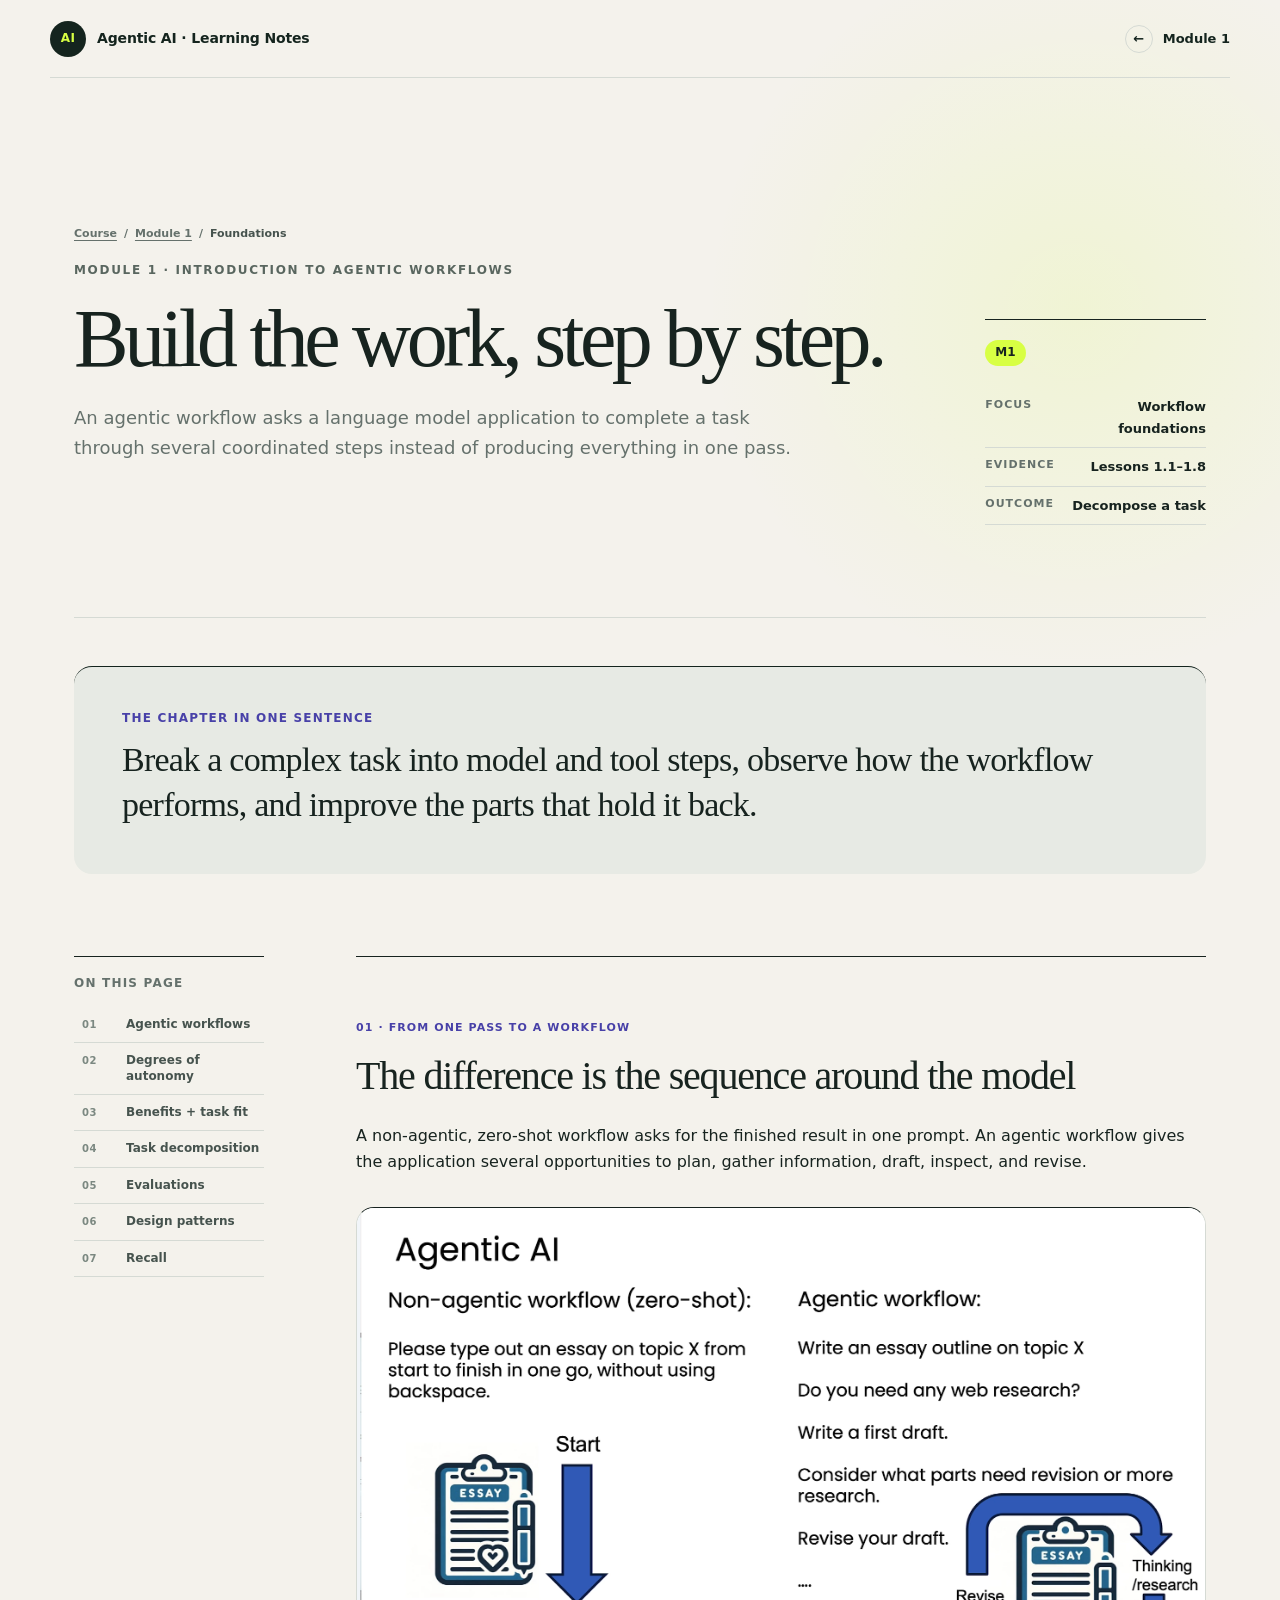
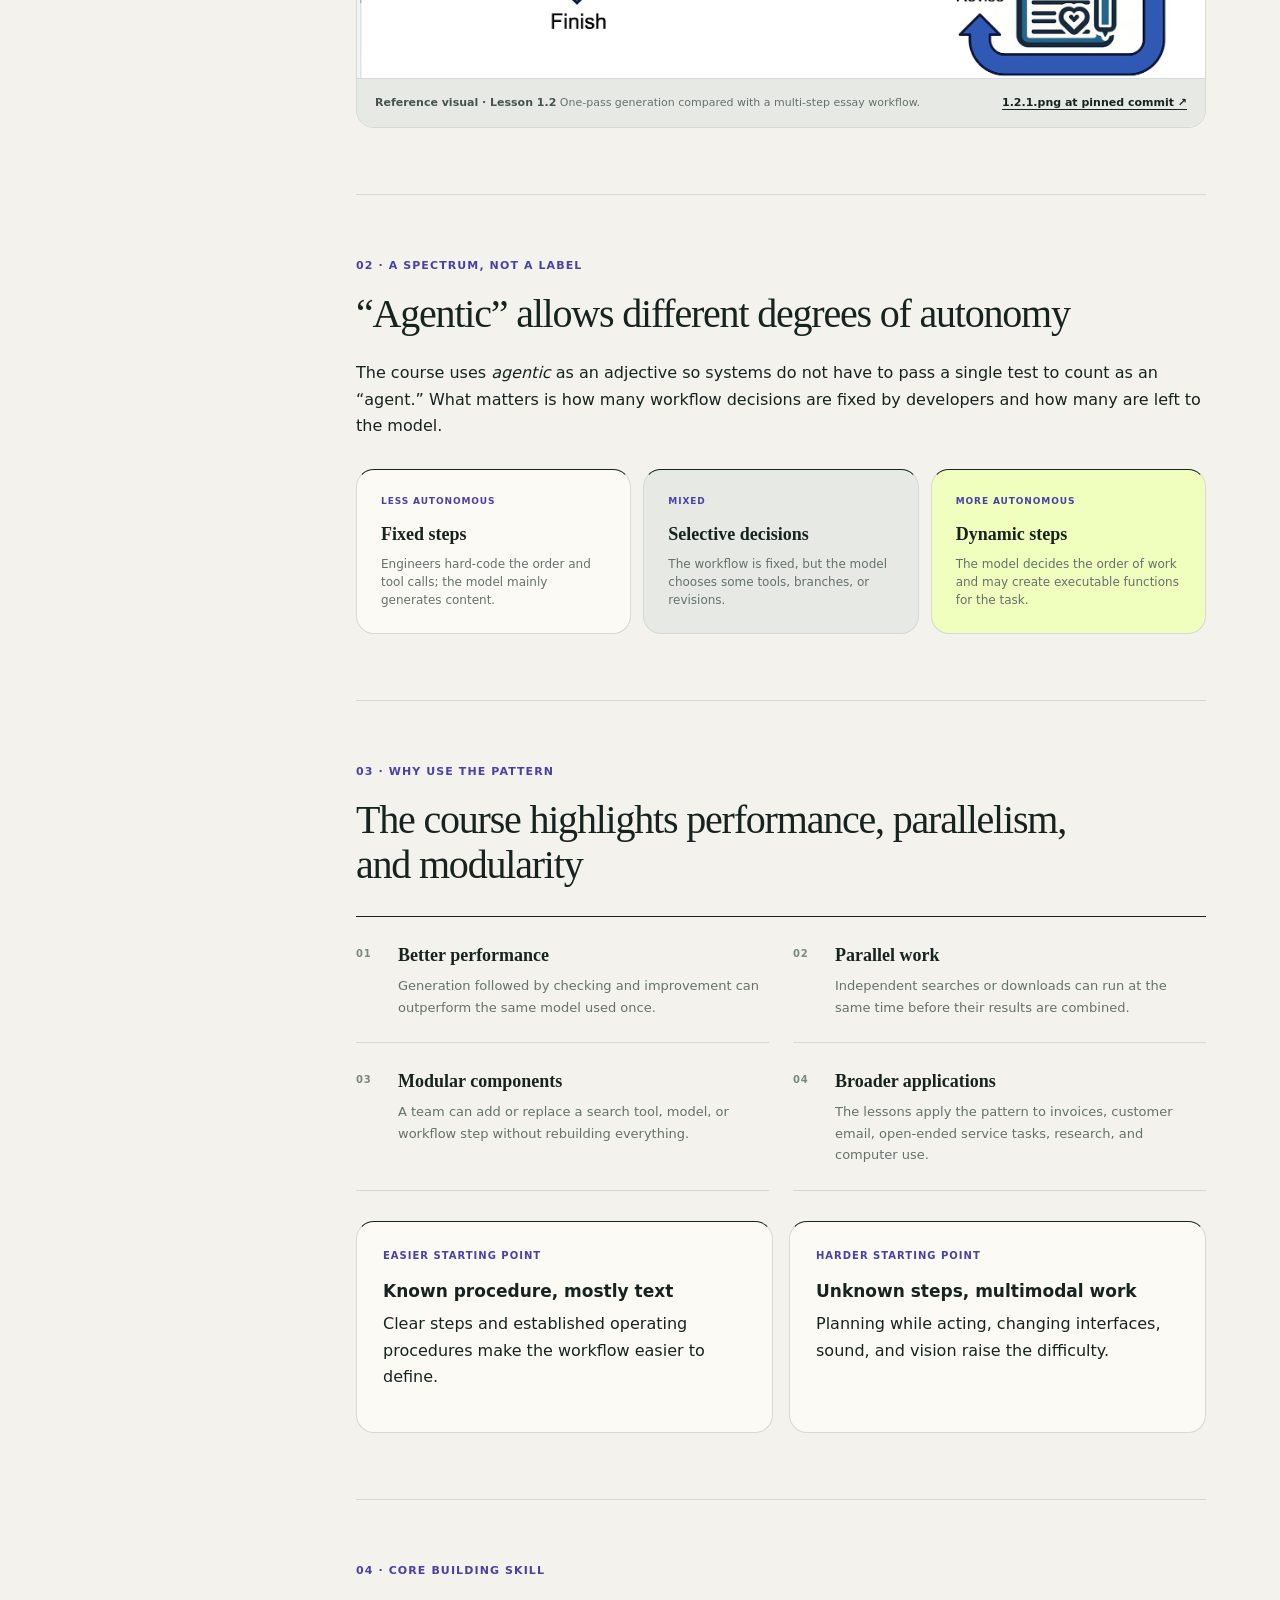
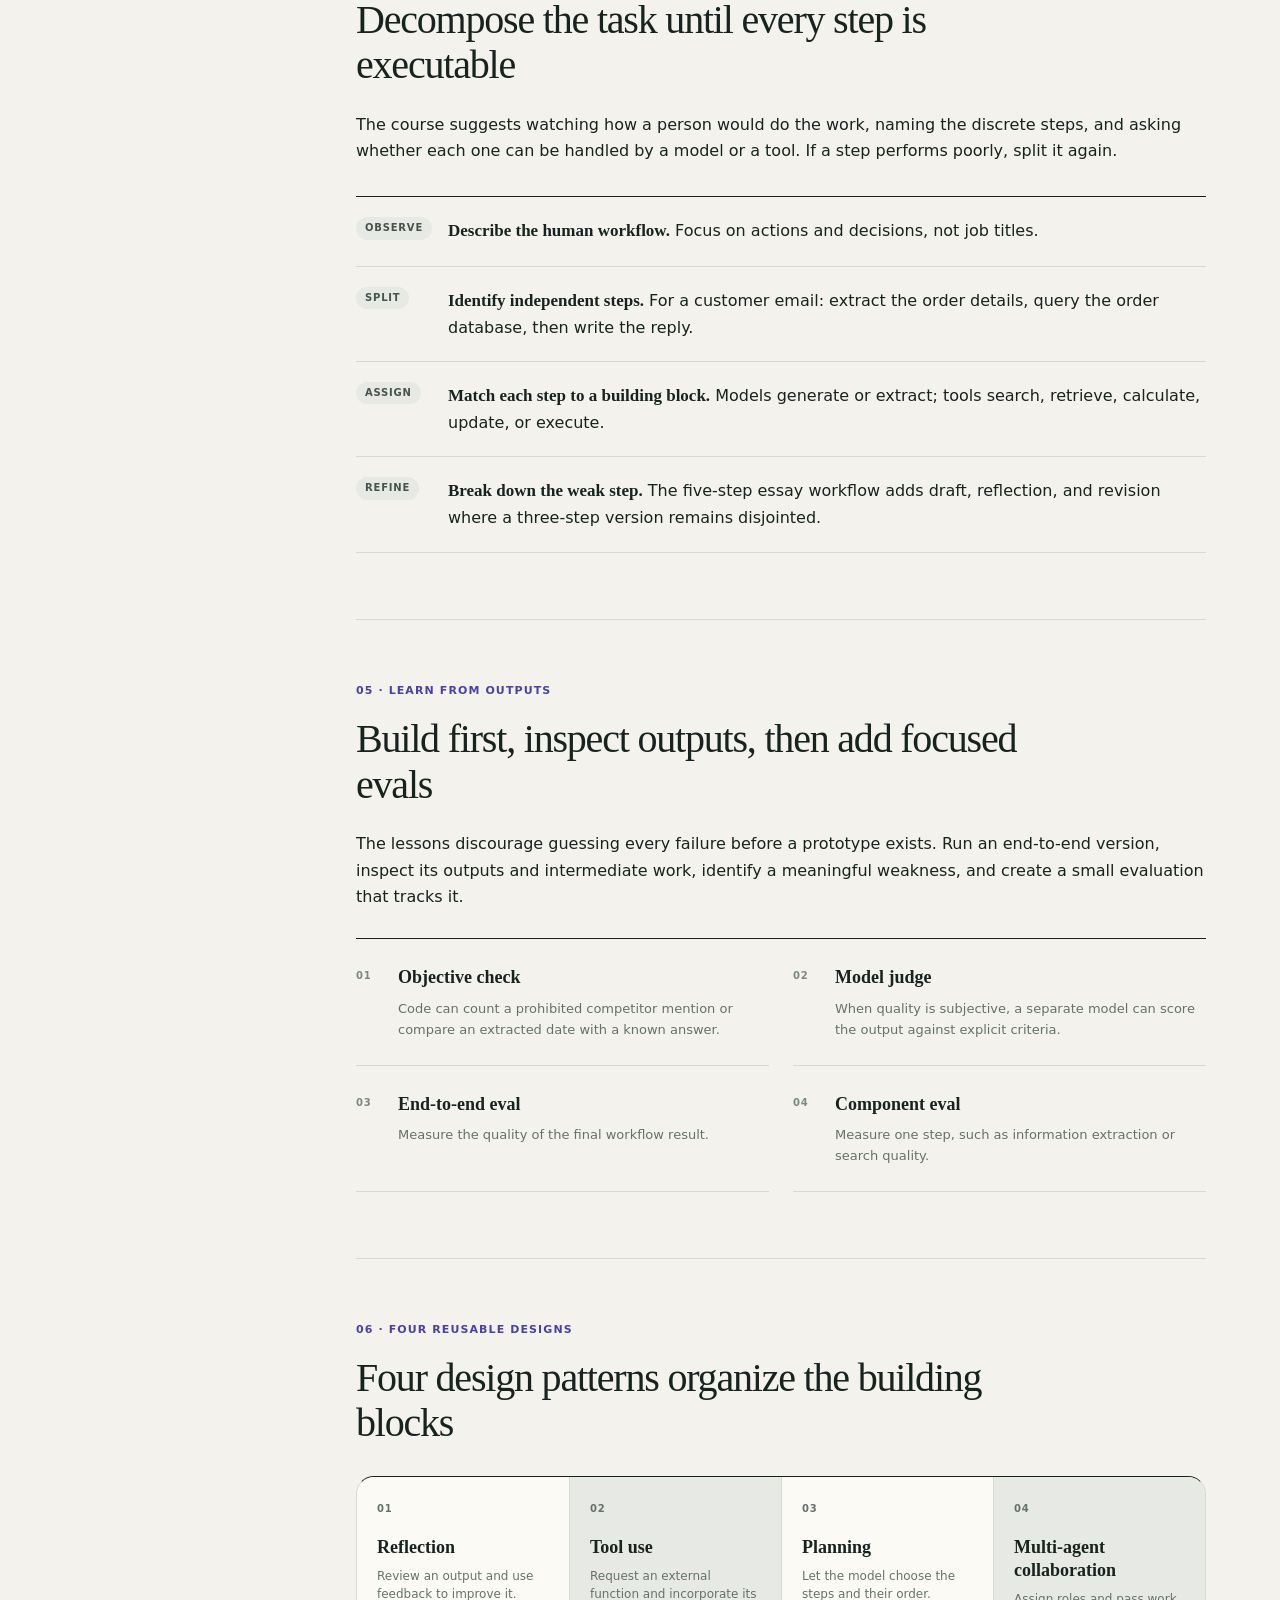
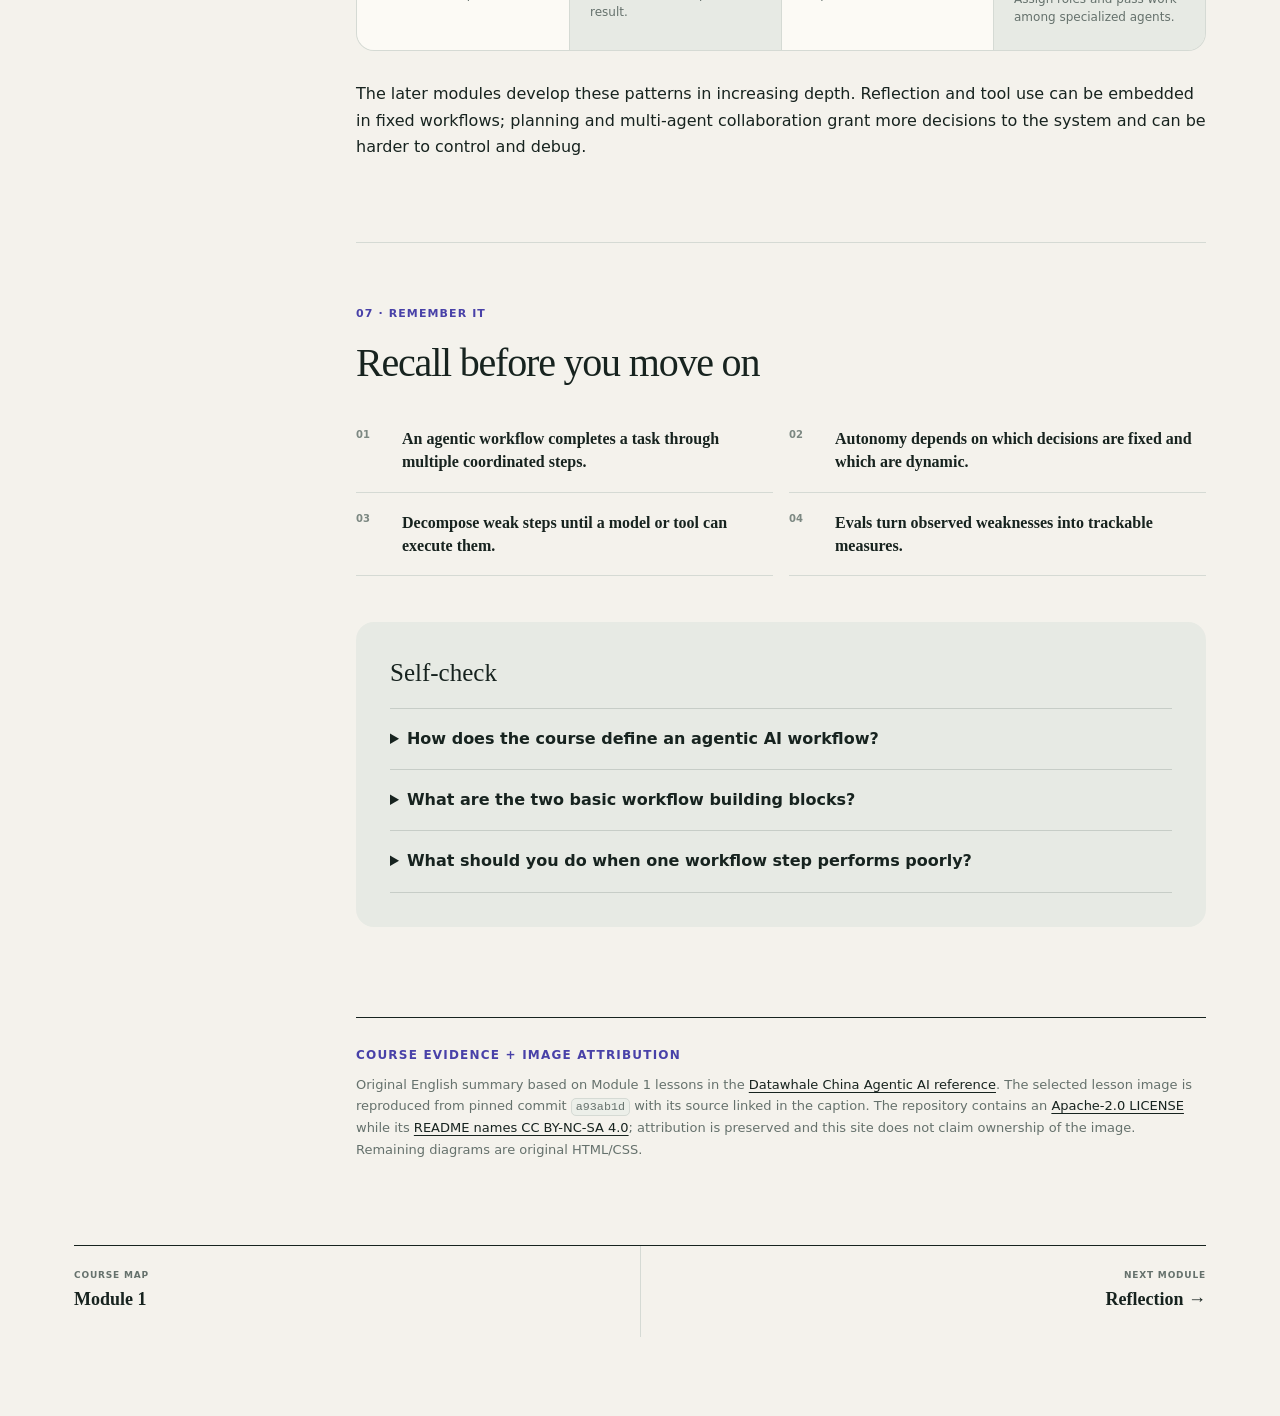
==== commit f78c29ea: "Expand learning notes through Module 5" ====
--- a/chapters/module-1.html
+++ b/chapters/module-1.html
@@ -2,8 +2,8 @@
 <html lang="en">
 <head>
   <meta charset="utf-8"><meta name="viewport" content="width=device-width, initial-scale=1">
-  <meta name="description" content="Module 1 notes on agentic AI, autonomy, task decomposition, evaluation, and workflow design patterns.">
-  <title>Design the workflow, not just the prompt · Agentic AI Learning Notes</title>
+  <meta name="description" content="Module 1 notes on agentic workflows, autonomy, benefits, task decomposition, evaluations, and design patterns.">
+  <title>Build the work, step by step · Agentic AI Learning Notes</title>
   <link rel="icon" href="data:image/svg+xml,%3Csvg xmlns='http://www.w3.org/2000/svg' viewBox='0 0 64 64'%3E%3Ccircle cx='32' cy='32' r='30' fill='%2314241e'/%3E%3Ctext x='32' y='39' text-anchor='middle' font-family='Arial,sans-serif' font-size='22' font-weight='700' fill='%23d8ff43'%3EAI%3C/text%3E%3C/svg%3E"><link rel="stylesheet" href="../styles.css">
 </head>
 <body class="chapter-body">
@@ -11,44 +11,45 @@
   <header class="site-header chapter-header"><a class="brand" href="../index.html" aria-label="Agentic AI learning notes home"><span class="brand-mark" aria-hidden="true">AI</span><span>Agentic AI · Learning Notes</span></a><a class="back-link" href="../index.html#module-1"><span aria-hidden="true">←</span> Module 1</a></header>
   <main class="page chapter-page" id="chapter-content">
     <section class="chapter-hero" aria-labelledby="chapter-title">
-      <div class="chapter-hero-copy"><nav class="breadcrumbs" aria-label="Breadcrumb"><a href="../index.html">Course</a><span aria-hidden="true">/</span><a href="../index.html#module-1">Module 1</a><span aria-hidden="true">/</span><span aria-current="page">Chapter 1</span></nav><p class="eyebrow">Module 1 · Introduction to Agentic Workflows</p><h1 id="chapter-title">Design the workflow, not just the prompt.</h1><p>Agentic AI organizes model calls, tools, feedback, and decisions into a process that can pursue a goal across multiple steps.</p></div>
-      <aside class="chapter-hero-note" aria-label="Chapter details"><span class="note-number">M1</span><dl><div><dt>Focus</dt><dd>Workflow design</dd></div><div><dt>Evidence</dt><dd>Course outline</dd></div><div><dt>Outcome</dt><dd>Shape an agentic loop</dd></div></dl></aside>
+      <div class="chapter-hero-copy"><nav class="breadcrumbs" aria-label="Breadcrumb"><a href="../index.html">Course</a><span aria-hidden="true">/</span><a href="../index.html#module-1">Module 1</a><span aria-hidden="true">/</span><span aria-current="page">Foundations</span></nav><p class="eyebrow">Module 1 · Introduction to Agentic Workflows</p><h1 id="chapter-title">Build the work, step by step.</h1><p>An agentic workflow asks a language model application to complete a task through several coordinated steps instead of producing everything in one pass.</p></div>
+      <aside class="chapter-hero-note" aria-label="Chapter details"><span class="note-number">M1</span><dl><div><dt>Focus</dt><dd>Workflow foundations</dd></div><div><dt>Evidence</dt><dd>Lessons 1.1–1.8</dd></div><div><dt>Outcome</dt><dd>Decompose a task</dd></div></dl></aside>
     </section>
-    <section class="chapter-thesis" aria-labelledby="thesis-title"><p class="kicker" id="thesis-title">The chapter in one sentence</p><p class="bigidea">An agentic system earns useful autonomy by decomposing work, acting through a bounded workflow, and evaluating what happens next.</p></section>
+    <section class="chapter-thesis" aria-labelledby="thesis-title"><p class="kicker" id="thesis-title">The chapter in one sentence</p><p class="bigidea">Break a complex task into model and tool steps, observe how the workflow performs, and improve the parts that hold it back.</p></section>
     <div class="chapter-shell">
-      <nav class="chapter-nav" aria-label="On this page"><p class="kicker">On this page</p><a href="#agentic"><span>01</span>What “agentic” means</a><a href="#autonomy"><span>02</span>Degrees of autonomy</a><a href="#loop"><span>03</span>The workflow loop</a><a href="#decompose"><span>04</span>Task decomposition</a><a href="#patterns"><span>05</span>Patterns + evaluation</a><a href="#recall"><span>06</span>Recall</a></nav>
+      <nav class="chapter-nav" aria-label="On this page"><p class="kicker">On this page</p><a href="#agentic"><span>01</span>Agentic workflows</a><a href="#autonomy"><span>02</span>Degrees of autonomy</a><a href="#benefits"><span>03</span>Benefits + task fit</a><a href="#decompose"><span>04</span>Task decomposition</a><a href="#evals"><span>05</span>Evaluations</a><a href="#patterns"><span>06</span>Design patterns</a><a href="#recall"><span>07</span>Recall</a></nav>
       <article class="chapter-article">
-        <section class="section card" id="agentic" data-section-label="01 · Foundation">
-          <h2>Agentic describes a way of organizing work</h2>
-          <p>A single model response maps one input to one output. An agentic workflow can instead plan or select a next step, perform it, observe the result, and use that new information to continue. The value comes from the workflow around the model—not from a label attached to the model itself.</p>
-          <div class="contrast" aria-label="Comparison of one-shot generation and an agentic workflow"><div><p class="contrast-label">One-shot generation</p><h3>Prompt → response</h3><p>Useful when the task is well specified and can be completed in one pass.</p></div><div class="contrast-grounded"><p class="contrast-label">Agentic workflow</p><h3>Goal → steps → feedback</h3><p>Useful when the task benefits from iteration, external information, or coordinated actions.</p></div></div>
-          <p class="general-note"><strong>General context:</strong> applications can range from research and coding to operations and content workflows. The common thread is multi-step progress toward a goal, not a particular user interface.</p>
+        <section class="section card" id="agentic" data-section-label="01 · From one pass to a workflow">
+          <h2>The difference is the sequence around the model</h2>
+          <p>A non-agentic, zero-shot workflow asks for the finished result in one prompt. An agentic workflow gives the application several opportunities to plan, gather information, draft, inspect, and revise.</p>
+          <figure class="lesson-figure"><img src="../assets/reference/datawhale-agentic-ai-a93ab1d/m1-zero-shot-vs-agentic.png" alt="Course comparison of a zero-shot essay request completed in one pass and an agentic essay workflow that outlines, researches, drafts, reflects, and revises." loading="lazy" decoding="async"><figcaption><span><strong>Reference visual · Lesson 1.2</strong> One-pass generation compared with a multi-step essay workflow.</span><a href="https://github.com/datawhalechina/agentic-ai/blob/a93ab1d8546cca8b508a72f0f2c385777d5f1403/images/1.2.1.png">1.2.1.png at pinned commit <span aria-hidden="true">↗</span></a></figcaption></figure>
         </section>
-        <section class="section card" id="autonomy" data-section-label="02 · Design choice">
-          <h2>Autonomy is a dial, not a switch</h2><p>Systems can differ in how much they decide and act without human input. The right level depends on task risk, reversibility, predictability, and the quality of available checks.</p>
-          <div class="autonomy-scale" role="img" aria-label="Autonomy increases from assistant to guided workflow to bounded agent"><div><span>Low</span><strong>Assistant</strong><small>Suggests; a person chooses and acts.</small></div><div><span>Medium</span><strong>Guided workflow</strong><small>Executes bounded steps with review gates.</small></div><div><span>Higher</span><strong>Bounded agent</strong><small>Selects and sequences actions within explicit limits.</small></div></div>
-          <div class="mental"><strong>Decision rule:</strong> increase autonomy only when the workflow has enough context, permissions, observability, and evaluation to justify it.</div>
+        <section class="section card" id="autonomy" data-section-label="02 · A spectrum, not a label">
+          <h2>“Agentic” allows different degrees of autonomy</h2><p>The course uses <em>agentic</em> as an adjective so systems do not have to pass a single test to count as an “agent.” What matters is how many workflow decisions are fixed by developers and how many are left to the model.</p>
+          <div class="autonomy-scale" role="img" aria-label="Autonomy rises from hard-coded workflow to dynamic planning"><div><span>Less autonomous</span><strong>Fixed steps</strong><small>Engineers hard-code the order and tool calls; the model mainly generates content.</small></div><div><span>Mixed</span><strong>Selective decisions</strong><small>The workflow is fixed, but the model chooses some tools, branches, or revisions.</small></div><div><span>More autonomous</span><strong>Dynamic steps</strong><small>The model decides the order of work and may create executable functions for the task.</small></div></div>
         </section>
-        <section class="section card" id="loop" data-section-label="03 · Mental model">
-          <h2>The agentic loop turns a goal into observable progress</h2>
-          <div class="loop-visual" role="img" aria-label="Agentic workflow loop: understand the goal, choose a step, act, observe, evaluate, then continue or stop"><ol class="loop-steps loop-steps-six"><li><span class="loop-number">01</span><strong>Understand</strong><small>Clarify goal and constraints</small></li><li><span class="loop-number">02</span><strong>Choose</strong><small>Select the next useful step</small></li><li><span class="loop-number">03</span><strong>Act</strong><small>Generate or use a tool</small></li><li class="loop-evidence"><span class="loop-number">04</span><strong>Observe</strong><small>Capture output or feedback</small></li><li><span class="loop-number">05</span><strong>Evaluate</strong><small>Compare with the goal</small></li><li class="loop-validate"><span class="loop-number">06</span><strong>Continue or stop</strong><small>Repeat only when useful</small></li></ol><p class="loop-return"><span aria-hidden="true">↺</span> Observations update the next decision; a stopping condition keeps the loop bounded.</p></div>
-          <p>Benefits such as adaptability, richer task coverage, and reduced manual coordination come from this ability to react to intermediate results. The same loop also creates new responsibilities: decide what the system may do, what evidence it must collect, and when it must stop.</p>
+        <section class="section card" id="benefits" data-section-label="03 · Why use the pattern">
+          <h2>The course highlights performance, parallelism, and modularity</h2>
+          <div class="principles"><article><span>01</span><h3>Better performance</h3><p>Generation followed by checking and improvement can outperform the same model used once.</p></article><article><span>02</span><h3>Parallel work</h3><p>Independent searches or downloads can run at the same time before their results are combined.</p></article><article><span>03</span><h3>Modular components</h3><p>A team can add or replace a search tool, model, or workflow step without rebuilding everything.</p></article><article><span>04</span><h3>Broader applications</h3><p>The lessons apply the pattern to invoices, customer email, open-ended service tasks, research, and computer use.</p></article></div>
+          <div class="contrast" aria-label="Tasks easier and harder to automate with an agentic workflow"><div><p class="contrast-label">Easier starting point</p><h3>Known procedure, mostly text</h3><p>Clear steps and established operating procedures make the workflow easier to define.</p></div><div><p class="contrast-label">Harder starting point</p><h3>Unknown steps, multimodal work</h3><p>Planning while acting, changing interfaces, sound, and vision raise the difficulty.</p></div></div>
         </section>
-        <section class="section card" id="decompose" data-section-label="04 · Task structure">
-          <h2>Decompose by dependency, not by arbitrary size</h2><p>Task decomposition turns a broad goal into steps whose inputs, outputs, and order are clear. A good split makes dependencies visible: later work should receive the evidence it needs from earlier work.</p>
-          <ol class="case-steps"><li><span>Goal</span><div><strong>Name the desired outcome.</strong> Include constraints and what “done” means.</div></li><li><span>Parts</span><div><strong>Identify distinct responsibilities.</strong> Separate information gathering, transformation, action, and checking where useful.</div></li><li><span>Order</span><div><strong>Connect the dependencies.</strong> If one step creates an input for another, make the handoff explicit.</div></li><li><span>Check</span><div><strong>Place evaluation where errors become visible.</strong> Check intermediate artifacts when waiting until the end would hide the source of failure.</div></li></ol>
+        <section class="section card" id="decompose" data-section-label="04 · Core building skill">
+          <h2>Decompose the task until every step is executable</h2><p>The course suggests watching how a person would do the work, naming the discrete steps, and asking whether each one can be handled by a model or a tool. If a step performs poorly, split it again.</p>
+          <ol class="case-steps"><li><span>Observe</span><div><strong>Describe the human workflow.</strong> Focus on actions and decisions, not job titles.</div></li><li><span>Split</span><div><strong>Identify independent steps.</strong> For a customer email: extract the order details, query the order database, then write the reply.</div></li><li><span>Assign</span><div><strong>Match each step to a building block.</strong> Models generate or extract; tools search, retrieve, calculate, update, or execute.</div></li><li><span>Refine</span><div><strong>Break down the weak step.</strong> The five-step essay workflow adds draft, reflection, and revision where a three-step version remains disjointed.</div></li></ol>
         </section>
-        <section class="section card" id="patterns" data-section-label="05 · Reusable structures">
-          <h2>Design patterns package recurring workflow decisions</h2><p>The course outline identifies design patterns as a Module 1 theme. In this learning path, reflection and tool use become the next two concrete modules.</p>
-          <p class="general-note"><strong>General context:</strong> patterns give reusable shapes to recurring workflow needs. They are building blocks to apply when the task calls for them, not goals by themselves.</p>
-          <div class="principles"><article><span>01</span><h3>Start from the task</h3><p>Choose a pattern because it addresses a real bottleneck, not because it is fashionable.</p></article><article><span>02</span><h3>Define success early</h3><p>Evaluation makes the desired behavior observable before the workflow grows complex.</p></article><article><span>03</span><h3>Test the whole path</h3><p>A strong component can still fail when its inputs, handoffs, or stopping rule are weak.</p></article><article><span>04</span><h3>Keep control explicit</h3><p>Bound permissions, steps, and retries to match the consequences of the task.</p></article></div>
-          <p class="general-note"><strong>General context:</strong> evaluation may combine deterministic checks, model-based judgments, and human review. The appropriate mix depends on what can be measured reliably and what errors would cost.</p>
+        <section class="section card" id="evals" data-section-label="05 · Learn from outputs">
+          <h2>Build first, inspect outputs, then add focused evals</h2><p>The lessons discourage guessing every failure before a prototype exists. Run an end-to-end version, inspect its outputs and intermediate work, identify a meaningful weakness, and create a small evaluation that tracks it.</p>
+          <div class="principles"><article><span>01</span><h3>Objective check</h3><p>Code can count a prohibited competitor mention or compare an extracted date with a known answer.</p></article><article><span>02</span><h3>Model judge</h3><p>When quality is subjective, a separate model can score the output against explicit criteria.</p></article><article><span>03</span><h3>End-to-end eval</h3><p>Measure the quality of the final workflow result.</p></article><article><span>04</span><h3>Component eval</h3><p>Measure one step, such as information extraction or search quality.</p></article></div>
         </section>
-        <section class="section card recall-section" id="recall" data-section-label="06 · Remember it">
-          <h2>Recall before you move on</h2><div class="recall"><div class="r"><span class="num">01</span><strong>Agentic AI is a workflow around model decisions and actions.</strong></div><div class="r"><span class="num">02</span><strong>Autonomy should rise only with appropriate control and evidence.</strong></div><div class="r"><span class="num">03</span><strong>Decomposition should expose dependencies and checkpoints.</strong></div><div class="r"><span class="num">04</span><strong>Patterns are useful when they solve a task-specific need.</strong></div></div>
-          <div class="self-check"><h3>Self-check</h3><details><summary>What makes a workflow agentic rather than one-shot?</summary><p>It can select or plan steps, act, observe intermediate results, and use those observations to decide what happens next.</p></details><details><summary>Why is autonomy better viewed as a dial?</summary><p>Different tasks justify different amounts of independent decision-making. Risk, reversibility, predictability, permissions, and evaluation should determine the setting.</p></details><details><summary>Where should evaluation enter a decomposed workflow?</summary><p>At points where evidence can reveal whether the workflow is still on track—especially after high-risk or dependency-producing steps.</p></details></div>
+        <section class="section card" id="patterns" data-section-label="06 · Four reusable designs">
+          <h2>Four design patterns organize the building blocks</h2>
+          <div class="system-stack" aria-label="Four agentic design patterns"><div><span>01</span><strong>Reflection</strong><small>Review an output and use feedback to improve it.</small></div><div><span>02</span><strong>Tool use</strong><small>Request an external function and incorporate its result.</small></div><div><span>03</span><strong>Planning</strong><small>Let the model choose the steps and their order.</small></div><div><span>04</span><strong>Multi-agent collaboration</strong><small>Assign roles and pass work among specialized agents.</small></div></div>
+          <p>The later modules develop these patterns in increasing depth. Reflection and tool use can be embedded in fixed workflows; planning and multi-agent collaboration grant more decisions to the system and can be harder to control and debug.</p>
         </section>
-        <section class="source-note" aria-labelledby="sources-title"><p class="kicker" id="sources-title">Course evidence</p><p>This chapter is grounded in the available Module 1 course-outline themes: agentic AI, degrees of autonomy, benefits and applications, task decomposition, evaluation, and design patterns. Explanatory connections are labeled as general context. No Module 1 notebook exercises are claimed.</p></section>
+        <section class="section card recall-section" id="recall" data-section-label="07 · Remember it">
+          <h2>Recall before you move on</h2><div class="recall"><div class="r"><span class="num">01</span><strong>An agentic workflow completes a task through multiple coordinated steps.</strong></div><div class="r"><span class="num">02</span><strong>Autonomy depends on which decisions are fixed and which are dynamic.</strong></div><div class="r"><span class="num">03</span><strong>Decompose weak steps until a model or tool can execute them.</strong></div><div class="r"><span class="num">04</span><strong>Evals turn observed weaknesses into trackable measures.</strong></div></div>
+          <div class="self-check"><h3>Self-check</h3><details><summary>How does the course define an agentic AI workflow?</summary><p>It is an LLM-based application that carries out multiple steps to complete a task.</p></details><details><summary>What are the two basic workflow building blocks?</summary><p>Models and tools. Models generate, interpret, or decide; tools connect the workflow to functions, APIs, retrieval, and code execution.</p></details><details><summary>What should you do when one workflow step performs poorly?</summary><p>Study how a person would complete it, then divide it into smaller steps that available models or tools can handle.</p></details></div>
+        </section>
+        <section class="source-note" aria-labelledby="sources-title"><p class="kicker" id="sources-title">Course evidence + image attribution</p><p>Original English summary based on Module 1 lessons in the <a href="https://github.com/datawhalechina/agentic-ai/tree/main/1.%20Agentic%E5%B7%A5%E4%BD%9C%E6%B5%81%E7%AE%80%E4%BB%8B%5BIntroduction%20to%20Agentic%20Workflows%5D">Datawhale China Agentic AI reference</a>. The selected lesson image is reproduced from pinned commit <code>a93ab1d</code> with its source linked in the caption. The repository contains an <a href="https://github.com/datawhalechina/agentic-ai/blob/main/LICENSE">Apache-2.0 LICENSE</a> while its <a href="https://github.com/datawhalechina/agentic-ai#license">README names CC BY-NC-SA 4.0</a>; attribution is preserved and this site does not claim ownership of the image. Remaining diagrams are original HTML/CSS.</p></section>
       </article>
     </div>
     <nav class="chapter-pagination" aria-label="Chapter navigation"><a href="../index.html#module-1"><span>Course map</span><strong>Module 1</strong></a><a class="next" href="module-2.html"><span>Next module</span><strong>Reflection →</strong></a></nav>
--- a/styles.css
+++ b/styles.css
@@ -241,6 +241,12 @@
 .evidence-shelf p { margin: 0; color: var(--muted); font-size: 12px; }
 .evidence-tag { flex: 0 0 auto; padding: 4px 9px; border-radius: 999px; background: var(--surface); color: var(--indigo); font-size: 9px; font-weight: 900; letter-spacing: .08em; text-transform: uppercase; }
 
+.reference-disclosure { margin-top: 46px; padding: 30px 32px; border: 1px solid var(--line); border-top-color: var(--ink); border-radius: var(--radius); background: rgba(255, 254, 250, .68); }
+.reference-disclosure h3 { margin: 0; font-family: var(--font-display); font-size: clamp(25px, 3vw, 34px); font-weight: 550; line-height: 1.2; letter-spacing: -.025em; }
+.reference-disclosure > p:not(.kicker) { max-width: 880px; margin: 13px 0 0; color: var(--muted); font-size: 14px; }
+.reference-links { display: flex; flex-wrap: wrap; gap: 9px 22px; margin-top: 20px; }
+.reference-links a { color: var(--ink-soft); font-size: 12px; font-weight: 800; text-underline-offset: 3px; }
+
 .chapter-library { padding: 78px 0 100px; }
 .section-heading { display: flex; align-items: end; justify-content: space-between; gap: 32px; margin-bottom: 30px; }
 .kicker { margin: 0 0 8px; color: var(--indigo); font-size: 12px; font-weight: 850; letter-spacing: .1em; text-transform: uppercase; }
@@ -347,6 +353,12 @@
 
 /* Chapter visual */
 .loop-visual { margin: 34px 0 0; padding: 28px; border: 1px solid var(--line); border-top-color: var(--ink); border-radius: var(--radius); background: rgba(255, 254, 250, .64); }
+.lesson-figure { margin: 32px 0 0; overflow: hidden; border: 1px solid var(--line); border-top-color: var(--ink); border-radius: var(--radius); background: #fff; }
+.lesson-figure img { width: 100%; height: auto; display: block; object-fit: contain; }
+.lesson-figure figcaption { display: flex; align-items: flex-start; justify-content: space-between; gap: 20px; padding: 15px 18px; border-top: 1px solid var(--line); background: var(--surface-soft); color: var(--muted); font-size: 11px; line-height: 1.55; }
+.lesson-figure figcaption > span { max-width: 620px; }
+.lesson-figure figcaption strong { color: var(--ink-soft); }
+.lesson-figure figcaption a { flex: 0 0 auto; color: var(--ink); font-weight: 800; text-underline-offset: 3px; }
 .loop-steps { display: grid; grid-template-columns: repeat(5, minmax(0, 1fr)); margin: 0; padding: 0; list-style: none; }
 .loop-steps-six { grid-template-columns: repeat(6, minmax(0, 1fr)); }
 .loop-steps li { min-width: 0; position: relative; padding: 0 16px 12px; border-left: 1px solid var(--line); }
@@ -501,6 +513,8 @@
   .featured-chapter .chapter-arrow { display: grid; }
   .notebook-links,
   .chapter-source-links { grid-template-columns: 1fr; }
+  .lesson-figure figcaption { align-items: flex-start; flex-direction: column; gap: 8px; padding: 14px 15px; }
+  .lesson-figure figcaption a { flex: auto; }
   .chapter-link { grid-template-columns: 38px 1fr; gap: 12px; min-height: 0; padding: 24px 4px; }
   .chapter-arrow { display: none; }
   .chapter-summary h3 { font-size: 28px; }
@@ -508,6 +522,7 @@
   .section-heading { align-items: start; }
   .chapter-count { padding-top: 30px; }
   .collection-note { align-items: flex-start; padding: 22px; }
+  .reference-disclosure { padding: 26px 22px; }
   .home-footer { min-height: 76px; }
   .chapter-hero { padding: 56px 0 62px; }
   .chapter-hero h1 { font-size: clamp(46px, 13vw, 64px); }
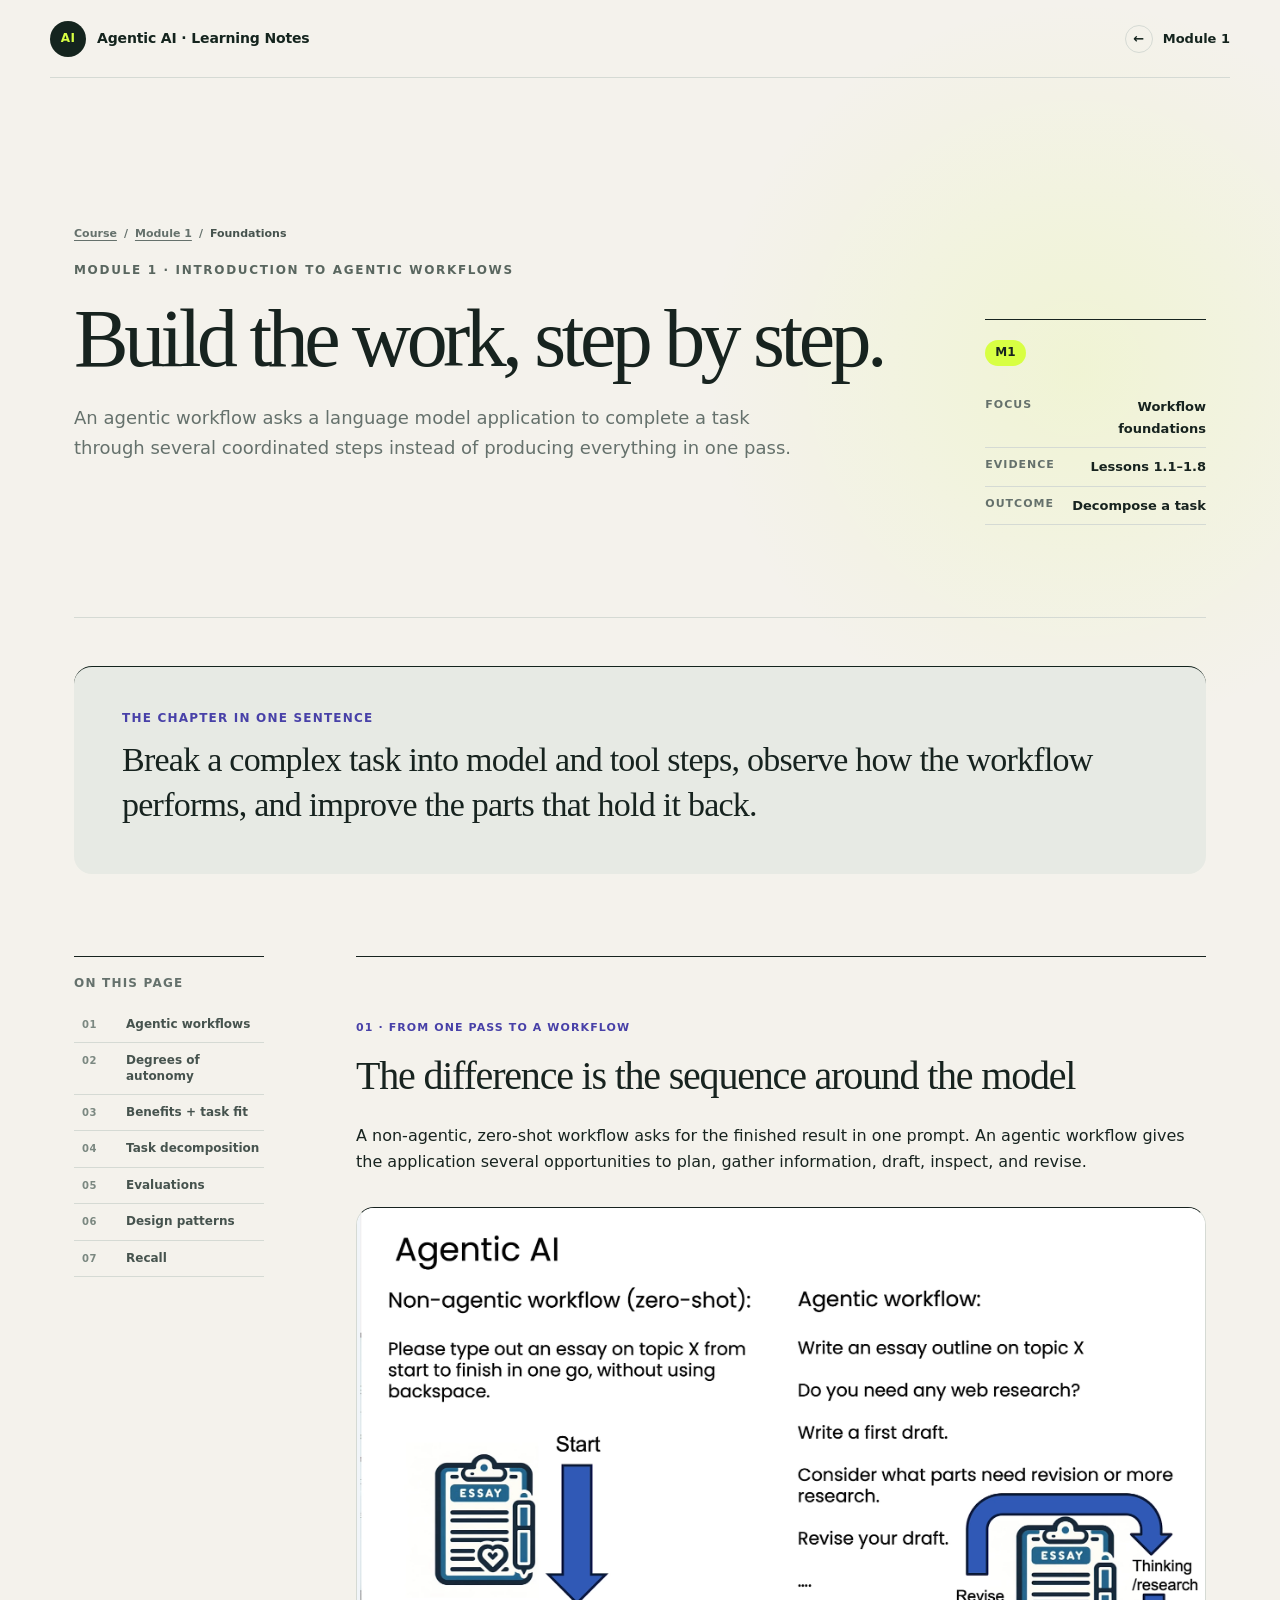
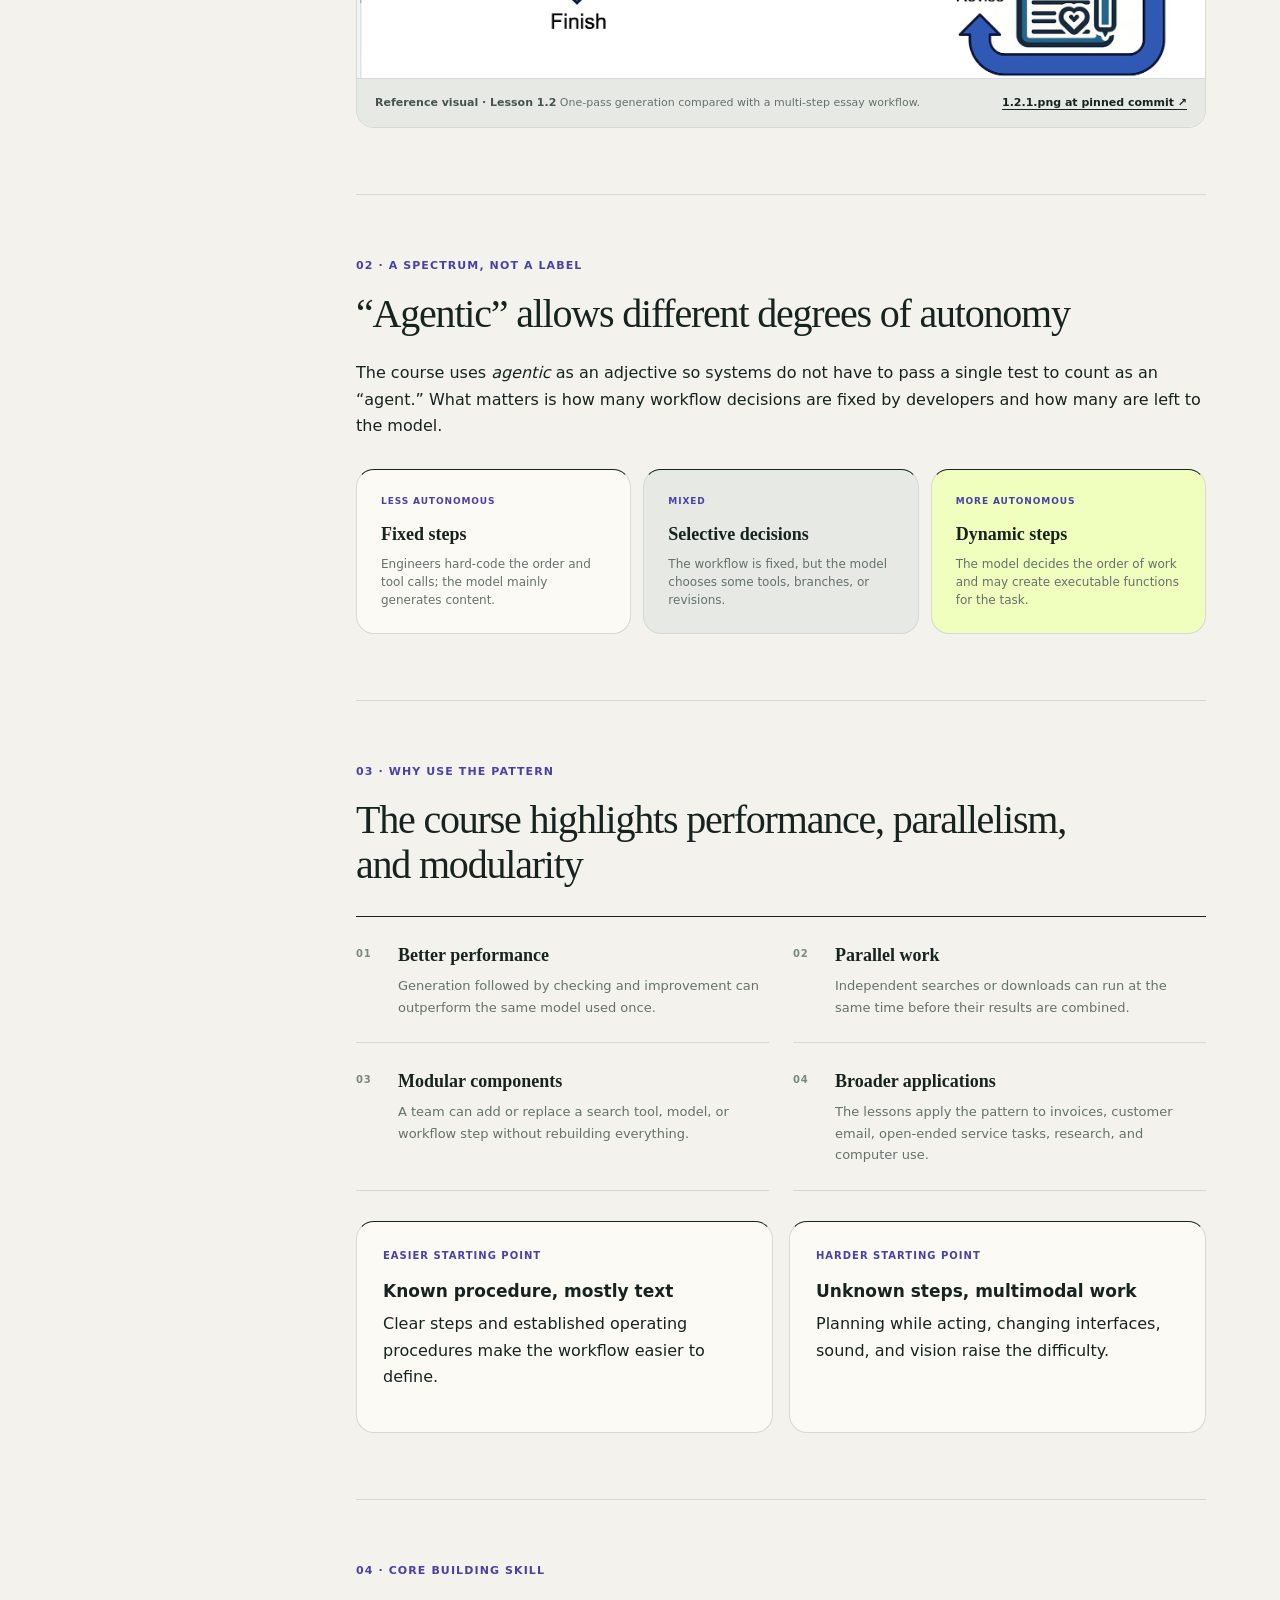
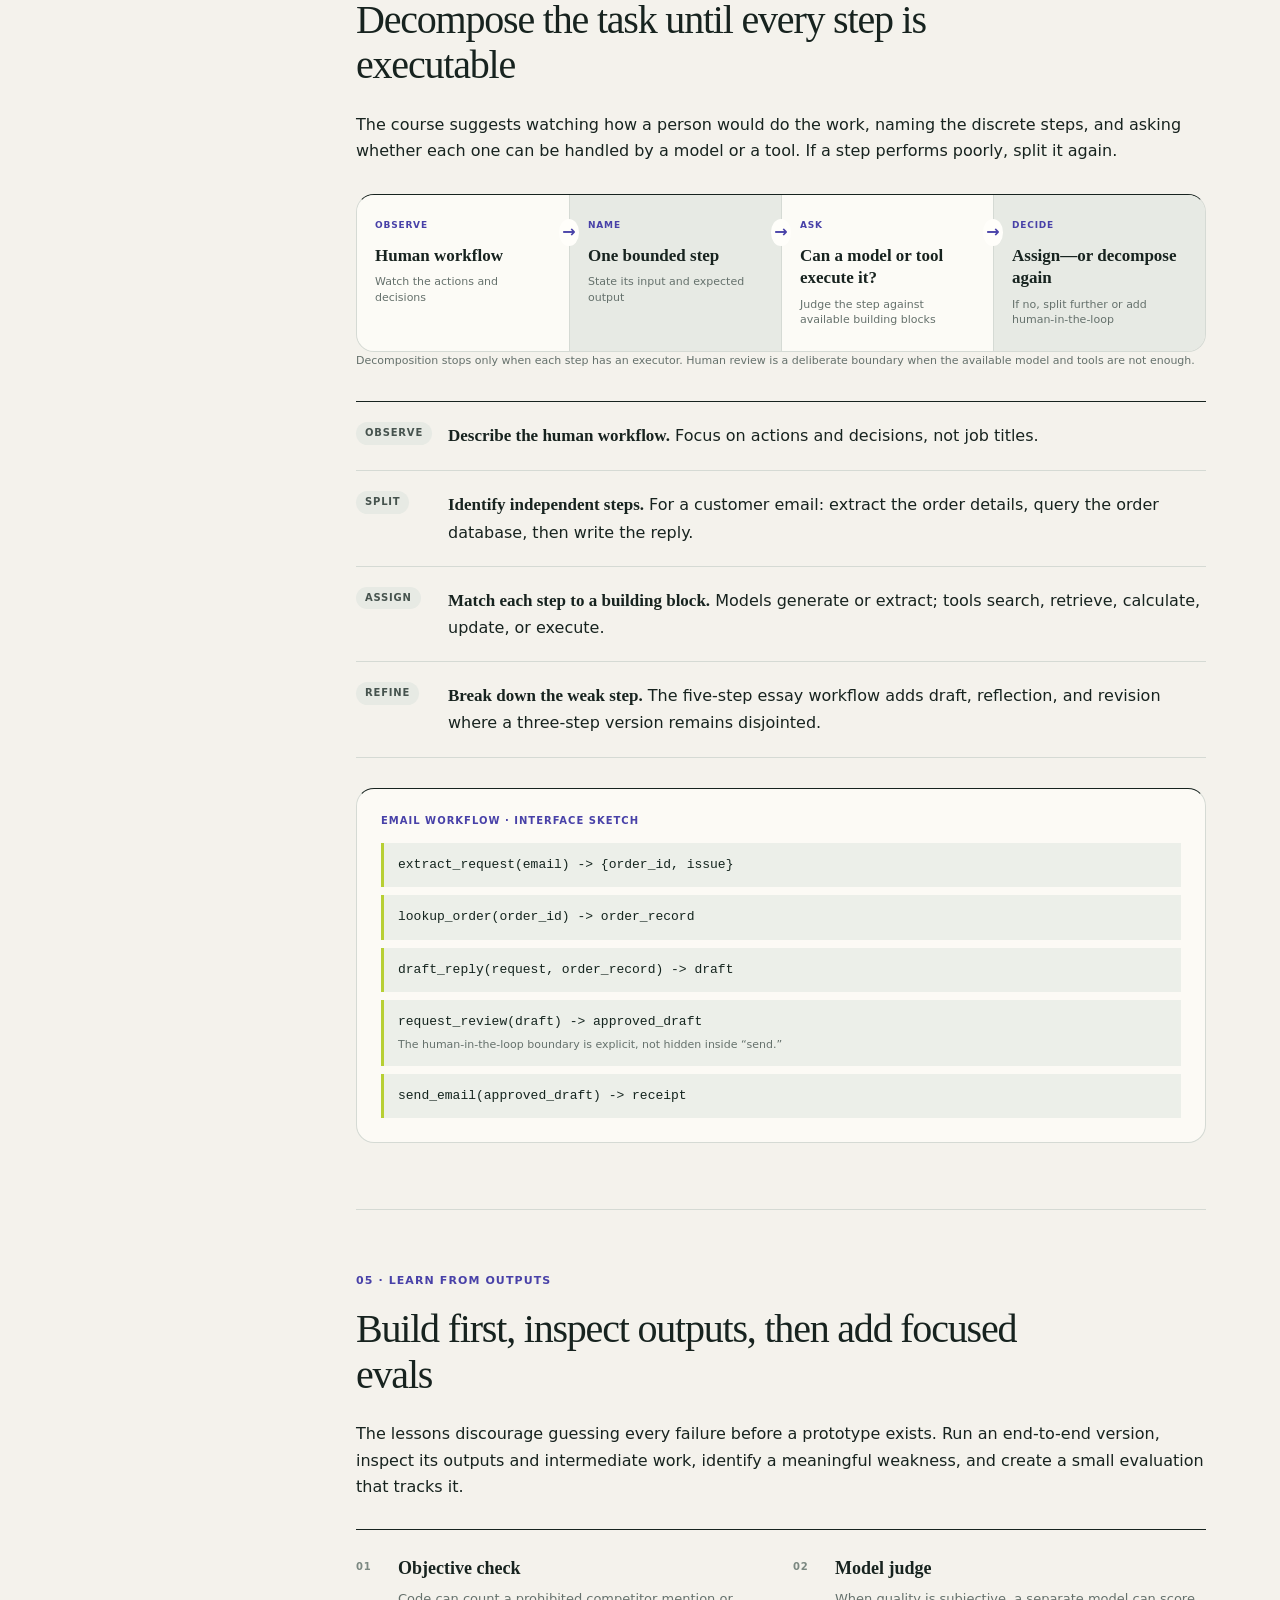
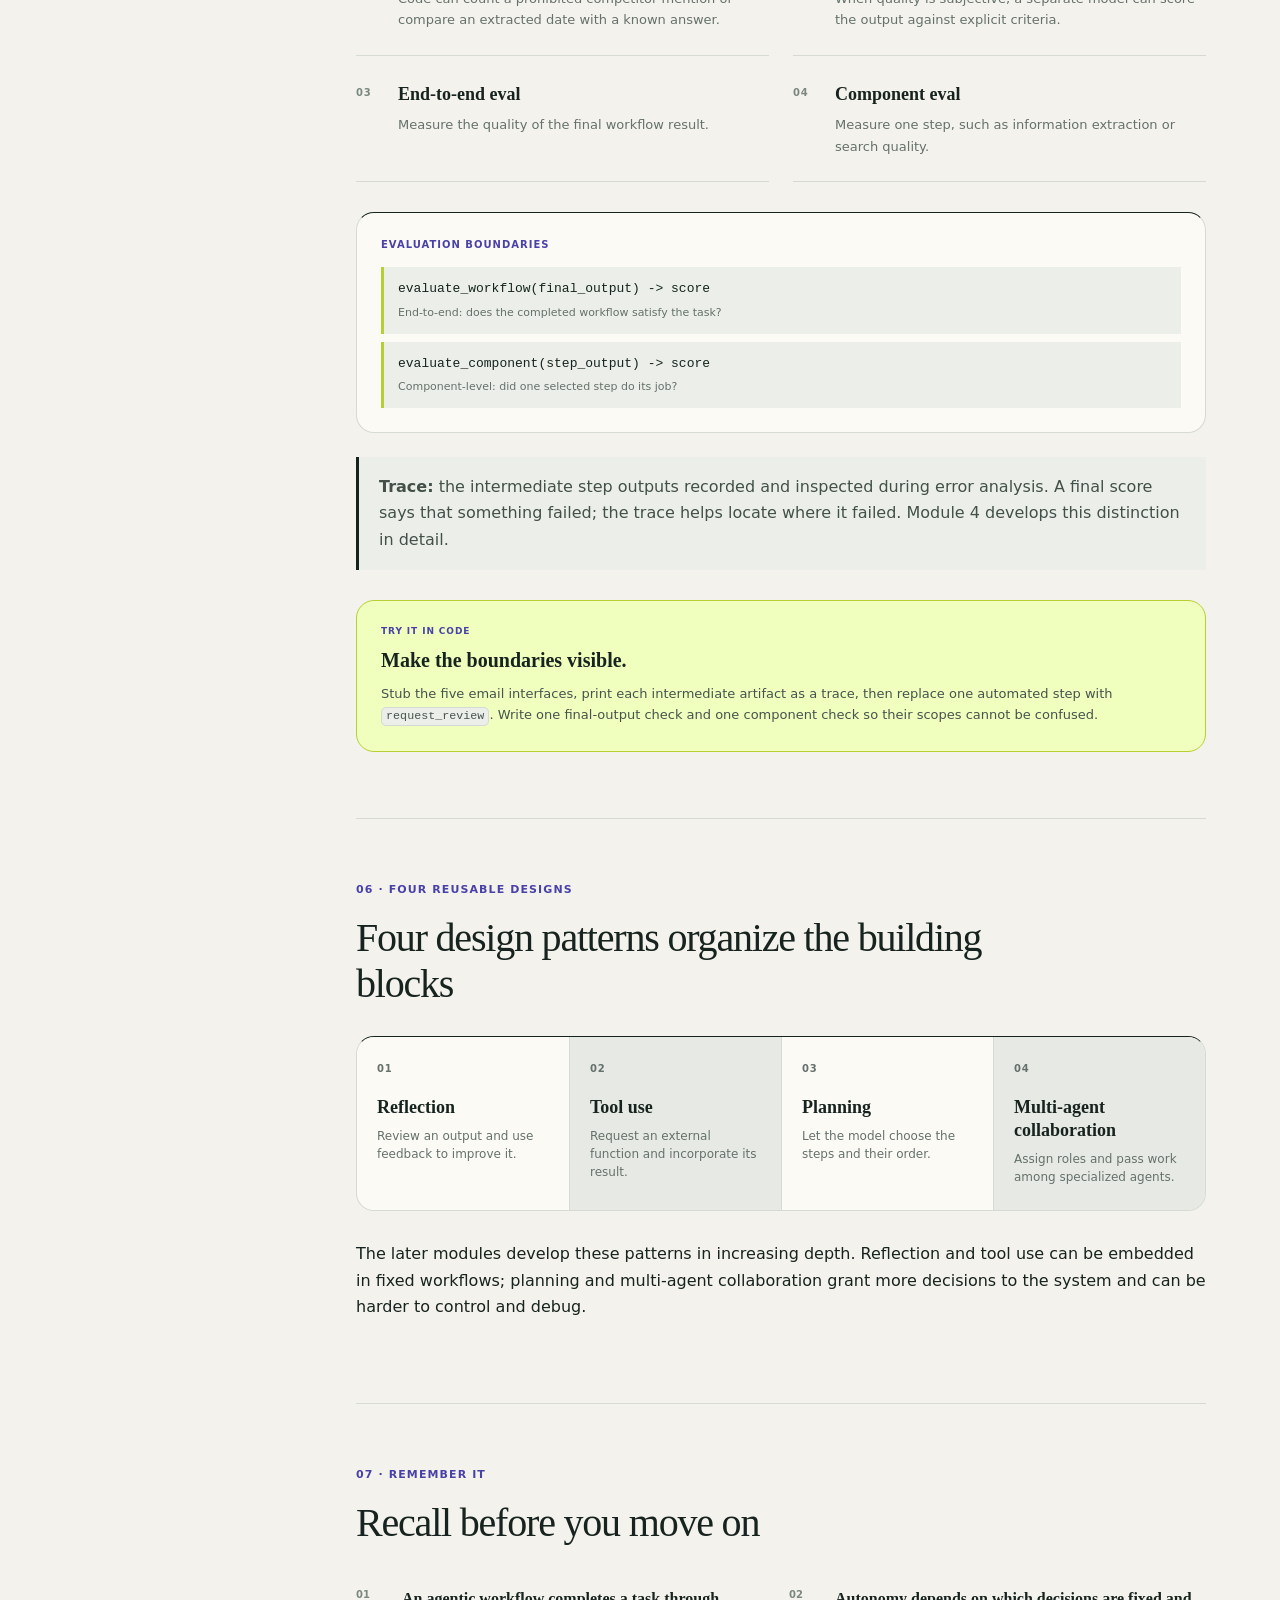
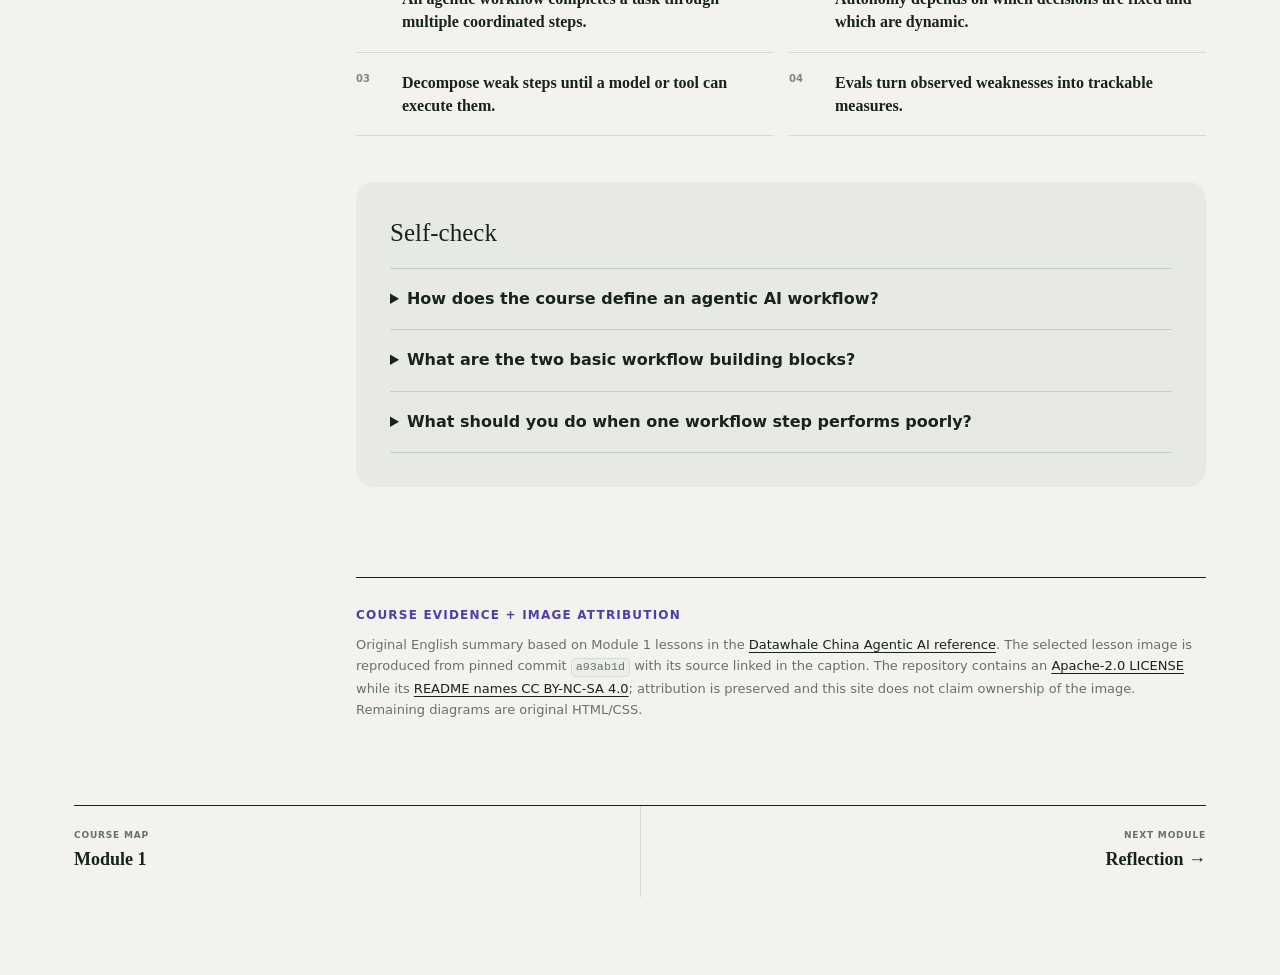
==== commit 0bb48d29: "Revamp agentic AI learning modules" ====
--- a/chapters/module-1.html
+++ b/chapters/module-1.html
@@ -34,11 +34,17 @@
         </section>
         <section class="section card" id="decompose" data-section-label="04 · Core building skill">
           <h2>Decompose the task until every step is executable</h2><p>The course suggests watching how a person would do the work, naming the discrete steps, and asking whether each one can be handled by a model or a tool. If a step performs poorly, split it again.</p>
+          <div class="flow-diagram" style="--flow-columns: 4" role="img" aria-label="Decomposition decision flow: observe the human workflow, name one step, test whether a model or tool can execute it, then assign it if yes or split it again or add human review if no"><div><span>Observe</span><strong>Human workflow</strong><small>Watch the actions and decisions</small></div><div><span>Name</span><strong>One bounded step</strong><small>State its input and expected output</small></div><div><span>Ask</span><strong>Can a model or tool execute it?</strong><small>Judge the step against available building blocks</small></div><div><span>Decide</span><strong>Assign—or decompose again</strong><small>If no, split further or add human-in-the-loop</small></div></div>
+          <p class="figure-caption">Decomposition stops only when each step has an executor. Human review is a deliberate boundary when the available model and tools are not enough.</p>
           <ol class="case-steps"><li><span>Observe</span><div><strong>Describe the human workflow.</strong> Focus on actions and decisions, not job titles.</div></li><li><span>Split</span><div><strong>Identify independent steps.</strong> For a customer email: extract the order details, query the order database, then write the reply.</div></li><li><span>Assign</span><div><strong>Match each step to a building block.</strong> Models generate or extract; tools search, retrieve, calculate, update, or execute.</div></li><li><span>Refine</span><div><strong>Break down the weak step.</strong> The five-step essay workflow adds draft, reflection, and revision where a three-step version remains disjointed.</div></li></ol>
+          <div class="contract-block"><p>Email workflow · interface sketch</p><ul class="contract-list"><li><code>extract_request(email) -&gt; {order_id, issue}</code></li><li><code>lookup_order(order_id) -&gt; order_record</code></li><li><code>draft_reply(request, order_record) -&gt; draft</code></li><li><code>request_review(draft) -&gt; approved_draft</code><small>The human-in-the-loop boundary is explicit, not hidden inside “send.”</small></li><li><code>send_email(approved_draft) -&gt; receipt</code></li></ul></div>
         </section>
         <section class="section card" id="evals" data-section-label="05 · Learn from outputs">
           <h2>Build first, inspect outputs, then add focused evals</h2><p>The lessons discourage guessing every failure before a prototype exists. Run an end-to-end version, inspect its outputs and intermediate work, identify a meaningful weakness, and create a small evaluation that tracks it.</p>
           <div class="principles"><article><span>01</span><h3>Objective check</h3><p>Code can count a prohibited competitor mention or compare an extracted date with a known answer.</p></article><article><span>02</span><h3>Model judge</h3><p>When quality is subjective, a separate model can score the output against explicit criteria.</p></article><article><span>03</span><h3>End-to-end eval</h3><p>Measure the quality of the final workflow result.</p></article><article><span>04</span><h3>Component eval</h3><p>Measure one step, such as information extraction or search quality.</p></article></div>
+          <div class="contract-block"><p>Evaluation boundaries</p><ul class="contract-list"><li><code>evaluate_workflow(final_output) -&gt; score</code><small>End-to-end: does the completed workflow satisfy the task?</small></li><li><code>evaluate_component(step_output) -&gt; score</code><small>Component-level: did one selected step do its job?</small></li></ul></div>
+          <div class="mental"><strong>Trace:</strong> the intermediate step outputs recorded and inspected during error analysis. A final score says that something failed; the trace helps locate where it failed. Module 4 develops this distinction in detail.</div>
+          <aside class="try-code"><span class="try-label">Try it in code</span><h3>Make the boundaries visible.</h3><p>Stub the five email interfaces, print each intermediate artifact as a trace, then replace one automated step with <code>request_review</code>. Write one final-output check and one component check so their scopes cannot be confused.</p></aside>
         </section>
         <section class="section card" id="patterns" data-section-label="06 · Four reusable designs">
           <h2>Four design patterns organize the building blocks</h2>
--- a/styles.css
+++ b/styles.css
@@ -350,6 +350,45 @@
 .mental,
 .general-note { margin-top: 24px; padding: 17px 20px; border-left: 3px solid var(--deep); background: var(--surface-muted); color: #425049; }
 .general-note { border-left-color: var(--indigo); }
+
+/* Reusable editorial primitives */
+.figure-caption { margin: 10px 0 0; color: var(--muted); font-size: 11px; line-height: 1.55; }
+.contract-block { margin: 30px 0 0; padding: 24px; border: 1px solid var(--line); border-top-color: var(--ink); border-radius: var(--radius); background: rgba(255, 254, 250, .72); }
+.contract-block > p:first-child { margin-bottom: 14px; color: var(--indigo); font-size: 10px; font-weight: 900; letter-spacing: .1em; text-transform: uppercase; }
+.contract-list { display: grid; gap: 8px; margin: 0; padding: 0; list-style: none; }
+.contract-list li { min-width: 0; padding: 12px 14px; border-left: 3px solid var(--accent-line); background: var(--surface-muted); }
+.contract-list code { display: block; padding: 0; border: 0; background: transparent; color: var(--deep); font-family: ui-monospace, SFMono-Regular, Menlo, Consolas, monospace; font-size: 13px; line-height: 1.55; overflow-wrap: anywhere; white-space: normal; }
+.contract-list small { display: block; margin-top: 4px; color: var(--muted); font-size: 11px; }
+
+.flow-diagram { display: grid; grid-template-columns: repeat(var(--flow-columns, 4), minmax(0, 1fr)); margin: 30px 0 0; border: 1px solid var(--line); border-top-color: var(--ink); border-radius: var(--radius); overflow: hidden; }
+.flow-diagram > div { min-width: 0; position: relative; padding: 23px 18px; border-left: 1px solid var(--line); background: rgba(255, 254, 250, .72); }
+.flow-diagram > div:first-child { border-left: 0; }
+.flow-diagram > div:nth-child(even) { background: var(--surface-soft); }
+.flow-diagram > div:not(:last-child)::after { content: "→"; position: absolute; top: 24px; right: -10px; z-index: 1; width: 20px; border-radius: 50%; background: var(--surface); color: var(--indigo); font-weight: 900; text-align: center; }
+.flow-diagram span { display: block; margin-bottom: 12px; color: var(--indigo); font-size: 9px; font-weight: 900; letter-spacing: .09em; text-transform: uppercase; }
+.flow-diagram strong { display: block; font-family: var(--font-display); font-size: 17px; font-weight: 600; line-height: 1.3; }
+.flow-diagram small { display: block; margin-top: 7px; color: var(--muted); font-size: 11px; line-height: 1.45; }
+
+.try-code { margin-top: 30px; padding: 23px 24px 24px; border: 1px solid var(--accent-line); border-radius: var(--radius); background: var(--accent-soft); }
+.try-code h3 { margin: 0 0 9px; font-family: var(--font-display); font-size: 20px; font-weight: 600; }
+.try-code p { margin: 0; color: var(--ink-soft); font-size: 13px; }
+.try-code .try-label { display: block; margin-bottom: 8px; color: var(--indigo); font-size: 9px; font-weight: 900; letter-spacing: .1em; text-transform: uppercase; }
+
+.decision-table { width: 100%; margin-top: 30px; border-collapse: collapse; table-layout: fixed; font-size: 13px; }
+.decision-table caption { padding: 0 0 10px; color: var(--muted); font-size: 11px; text-align: left; }
+.decision-table th, .decision-table td { padding: 14px 15px; border: 1px solid var(--line); text-align: left; vertical-align: top; overflow-wrap: anywhere; }
+.decision-table th { background: var(--deep); color: white; font-size: 10px; letter-spacing: .07em; text-transform: uppercase; }
+.decision-table td { background: rgba(255, 254, 250, .72); }
+.decision-table tbody tr:nth-child(even) td { background: var(--surface-soft); }
+
+.eval-matrix { display: grid; grid-template-columns: 140px 1fr 1fr; margin-top: 30px; border: 1px solid var(--line); border-top-color: var(--ink); border-radius: var(--radius); overflow: hidden; }
+.eval-matrix > div { min-width: 0; padding: 18px; border-top: 1px solid var(--line); border-left: 1px solid var(--line); background: rgba(255, 254, 250, .72); }
+.eval-matrix > div:nth-child(-n + 3) { border-top: 0; }
+.eval-matrix > div:nth-child(3n + 1) { border-left: 0; background: var(--surface-soft); color: var(--ink-soft); font-size: 11px; font-weight: 850; }
+.eval-matrix .matrix-corner { background: var(--deep); color: var(--accent); }
+.eval-matrix .matrix-head { background: var(--deep); color: white; font-size: 11px; font-weight: 850; }
+.eval-matrix strong { display: block; margin-bottom: 6px; font-family: var(--font-display); font-size: 16px; }
+.eval-matrix small { display: block; color: var(--muted); font-size: 11px; line-height: 1.45; }
 
 /* Chapter visual */
 .loop-visual { margin: 34px 0 0; padding: 28px; border: 1px solid var(--line); border-top-color: var(--ink); border-radius: var(--radius); background: rgba(255, 254, 250, .64); }
@@ -474,6 +513,10 @@
   .system-stack { grid-template-columns: 1fr 1fr; }
   .system-stack div:nth-child(3) { border-left: 0; border-top: 1px solid var(--line); }
   .system-stack div:nth-child(4) { border-top: 1px solid var(--line); }
+  .flow-diagram { grid-template-columns: 1fr 1fr; }
+  .flow-diagram > div:nth-child(odd) { border-left: 0; }
+  .flow-diagram > div:nth-child(n + 3) { border-top: 1px solid var(--line); }
+  .flow-diagram > div:not(:last-child)::after { display: none; }
 }
 
 @media (max-width: 820px) {
@@ -537,6 +580,9 @@
   .case-steps li { grid-template-columns: 58px 1fr; gap: 12px; }
   .self-check { padding: 28px 22px; }
   .evidence-shelf { align-items: flex-start; flex-direction: column; }
+  .eval-matrix { grid-template-columns: 92px minmax(0, 1fr) minmax(0, 1fr); }
+  .eval-matrix > div { padding: 12px 10px; }
+  .decision-table { display: block; overflow-x: auto; }
 }
 
 @media (max-width: 440px) {
@@ -552,6 +598,12 @@
   .system-stack { grid-template-columns: 1fr; }
   .system-stack div { border-left: 0; border-top: 1px solid var(--line); }
   .system-stack div:first-child { border-top: 0; }
+  .flow-diagram { grid-template-columns: 1fr; }
+  .flow-diagram > div { border-left: 0; border-top: 1px solid var(--line); }
+  .flow-diagram > div:first-child { border-top: 0; }
+  .eval-matrix { grid-template-columns: 74px minmax(0, 1fr) minmax(0, 1fr); font-size: 12px; }
+  .eval-matrix > div { padding: 10px 8px; }
+  .eval-matrix strong { font-size: 14px; }
   .chapter-pagination strong { font-size: 16px; }
 }
 
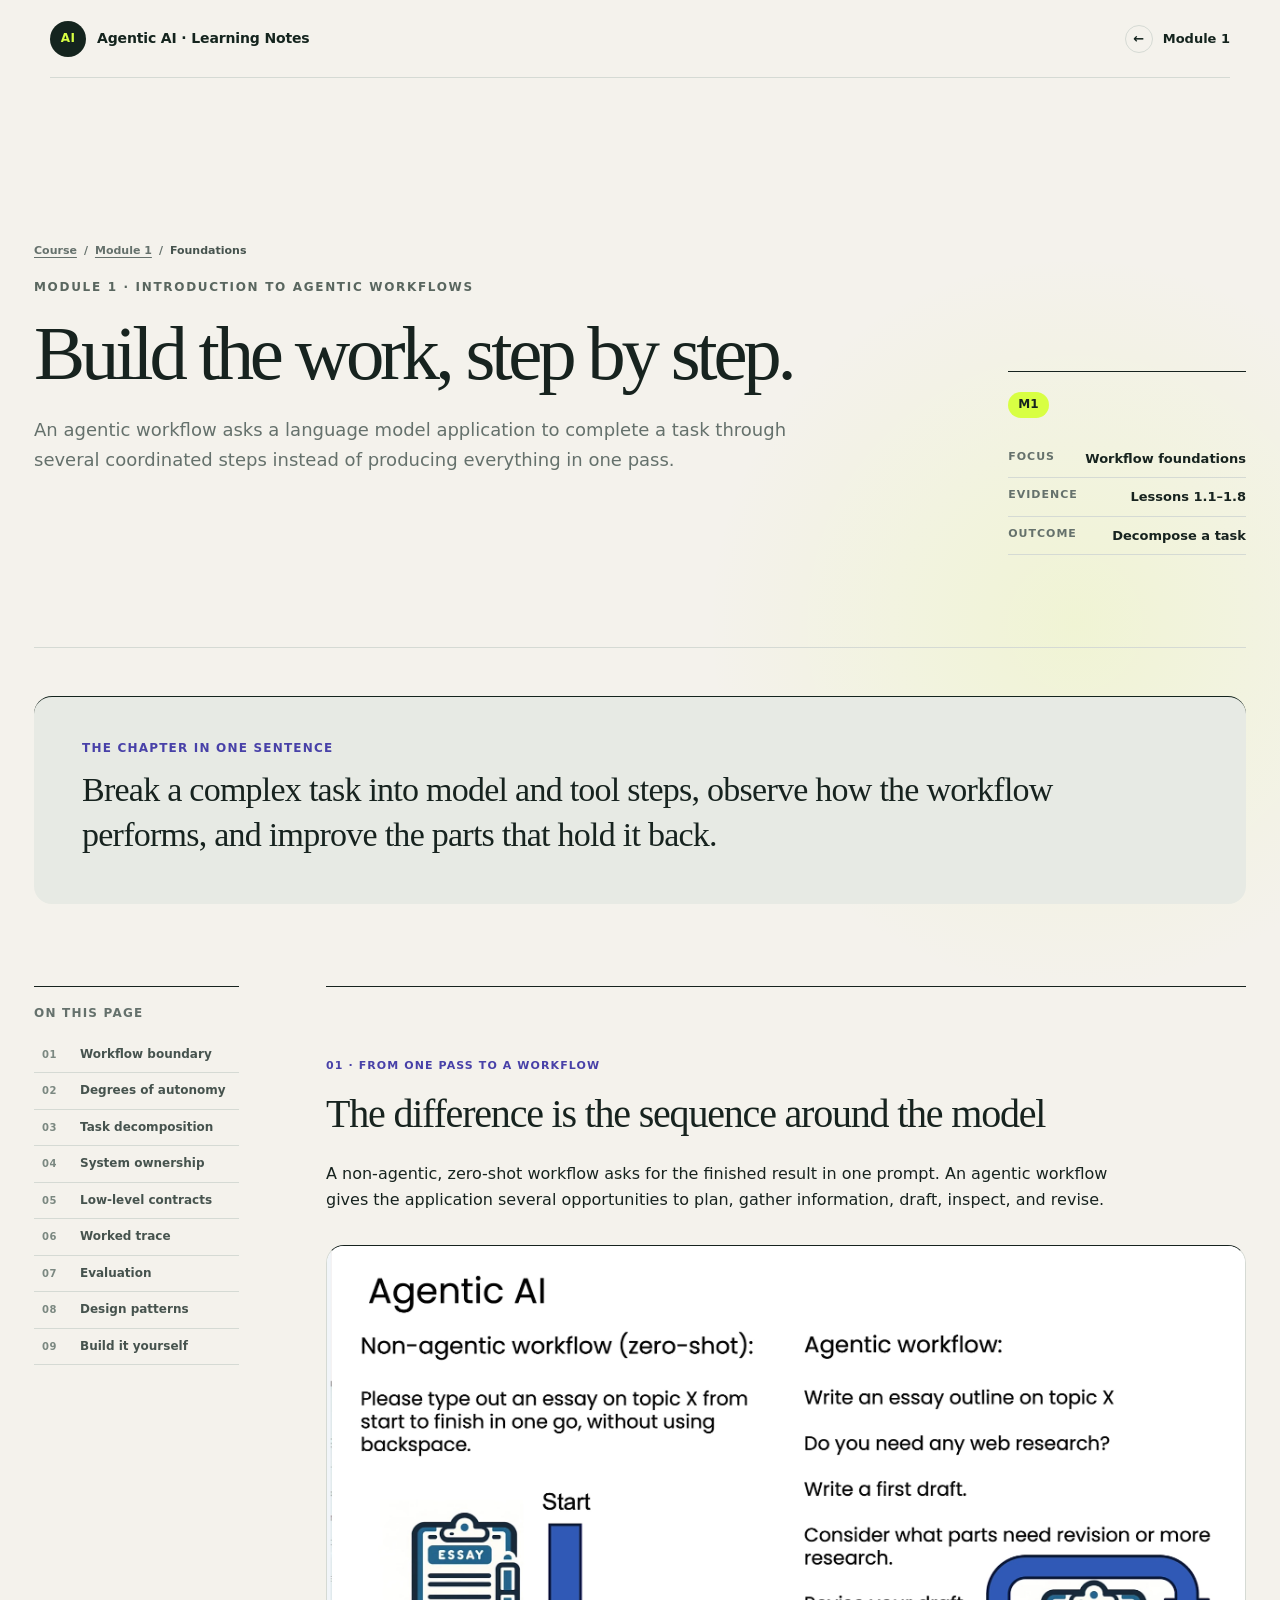
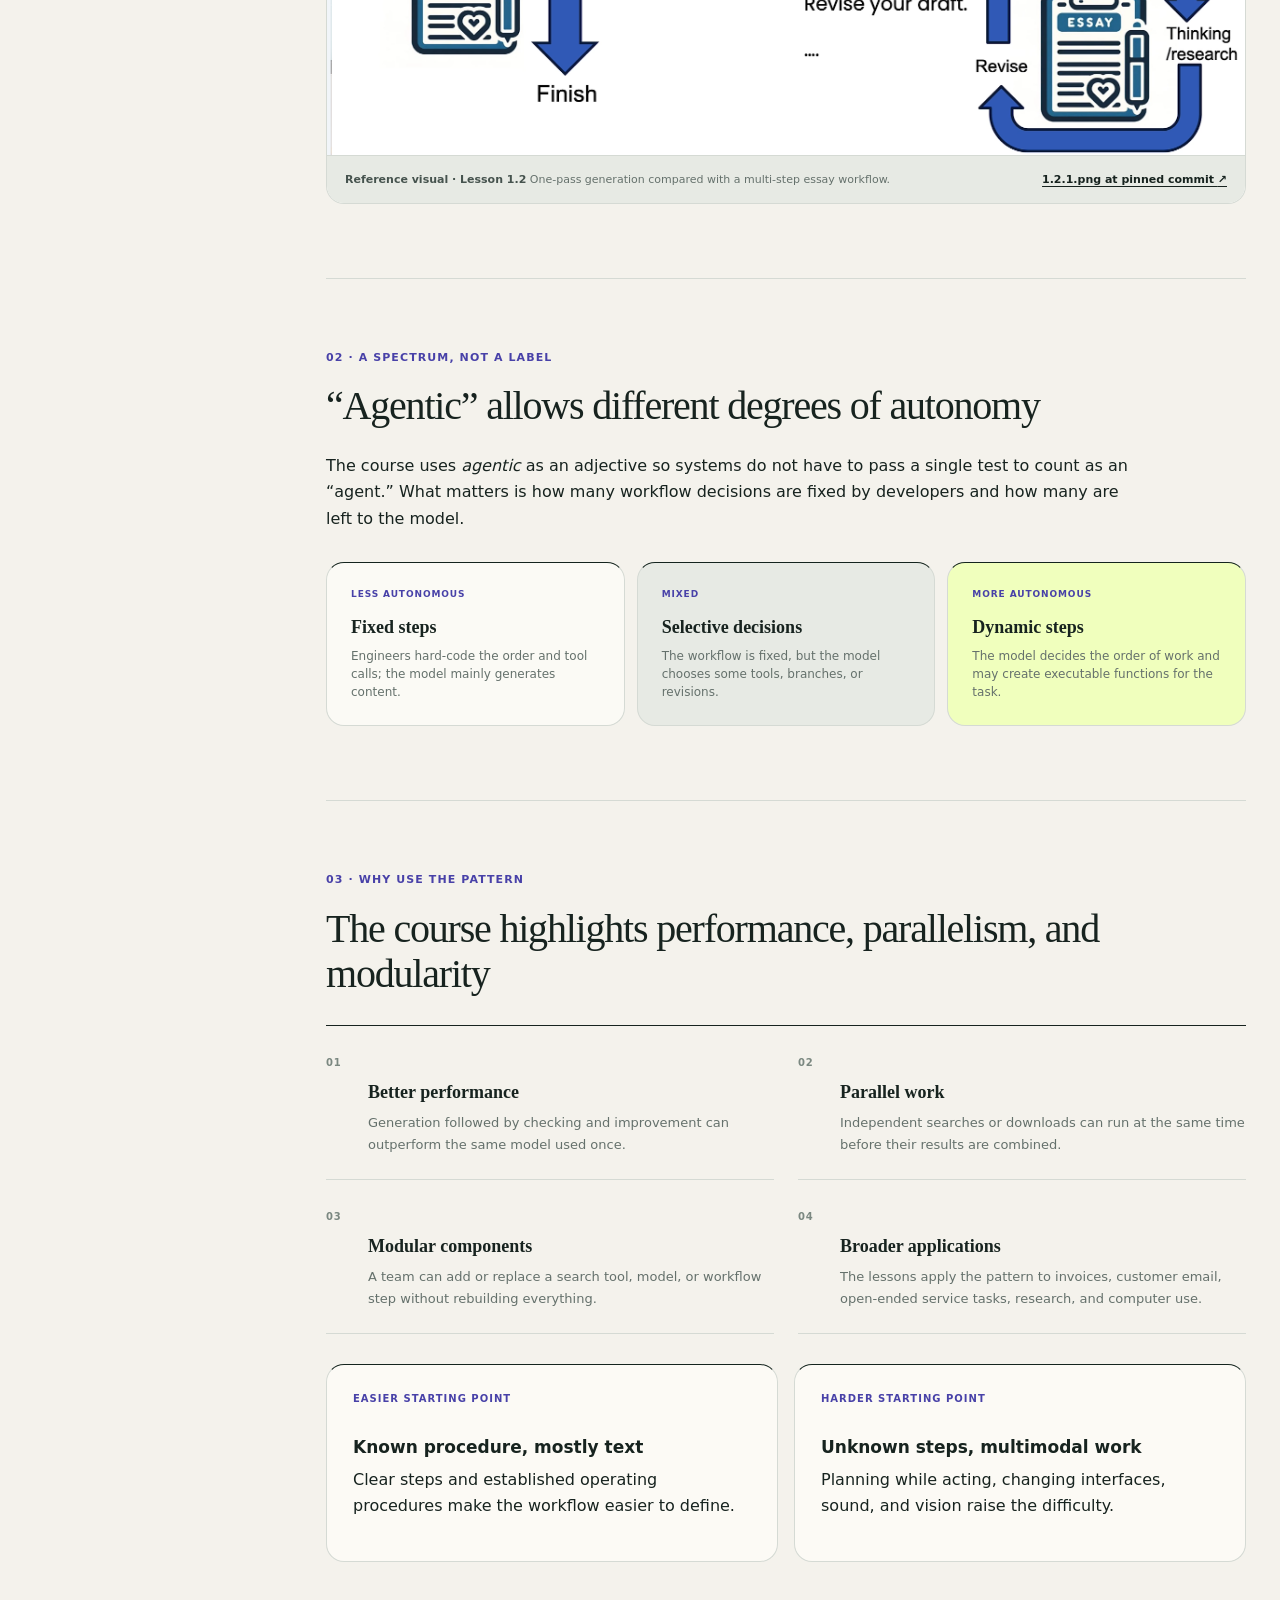
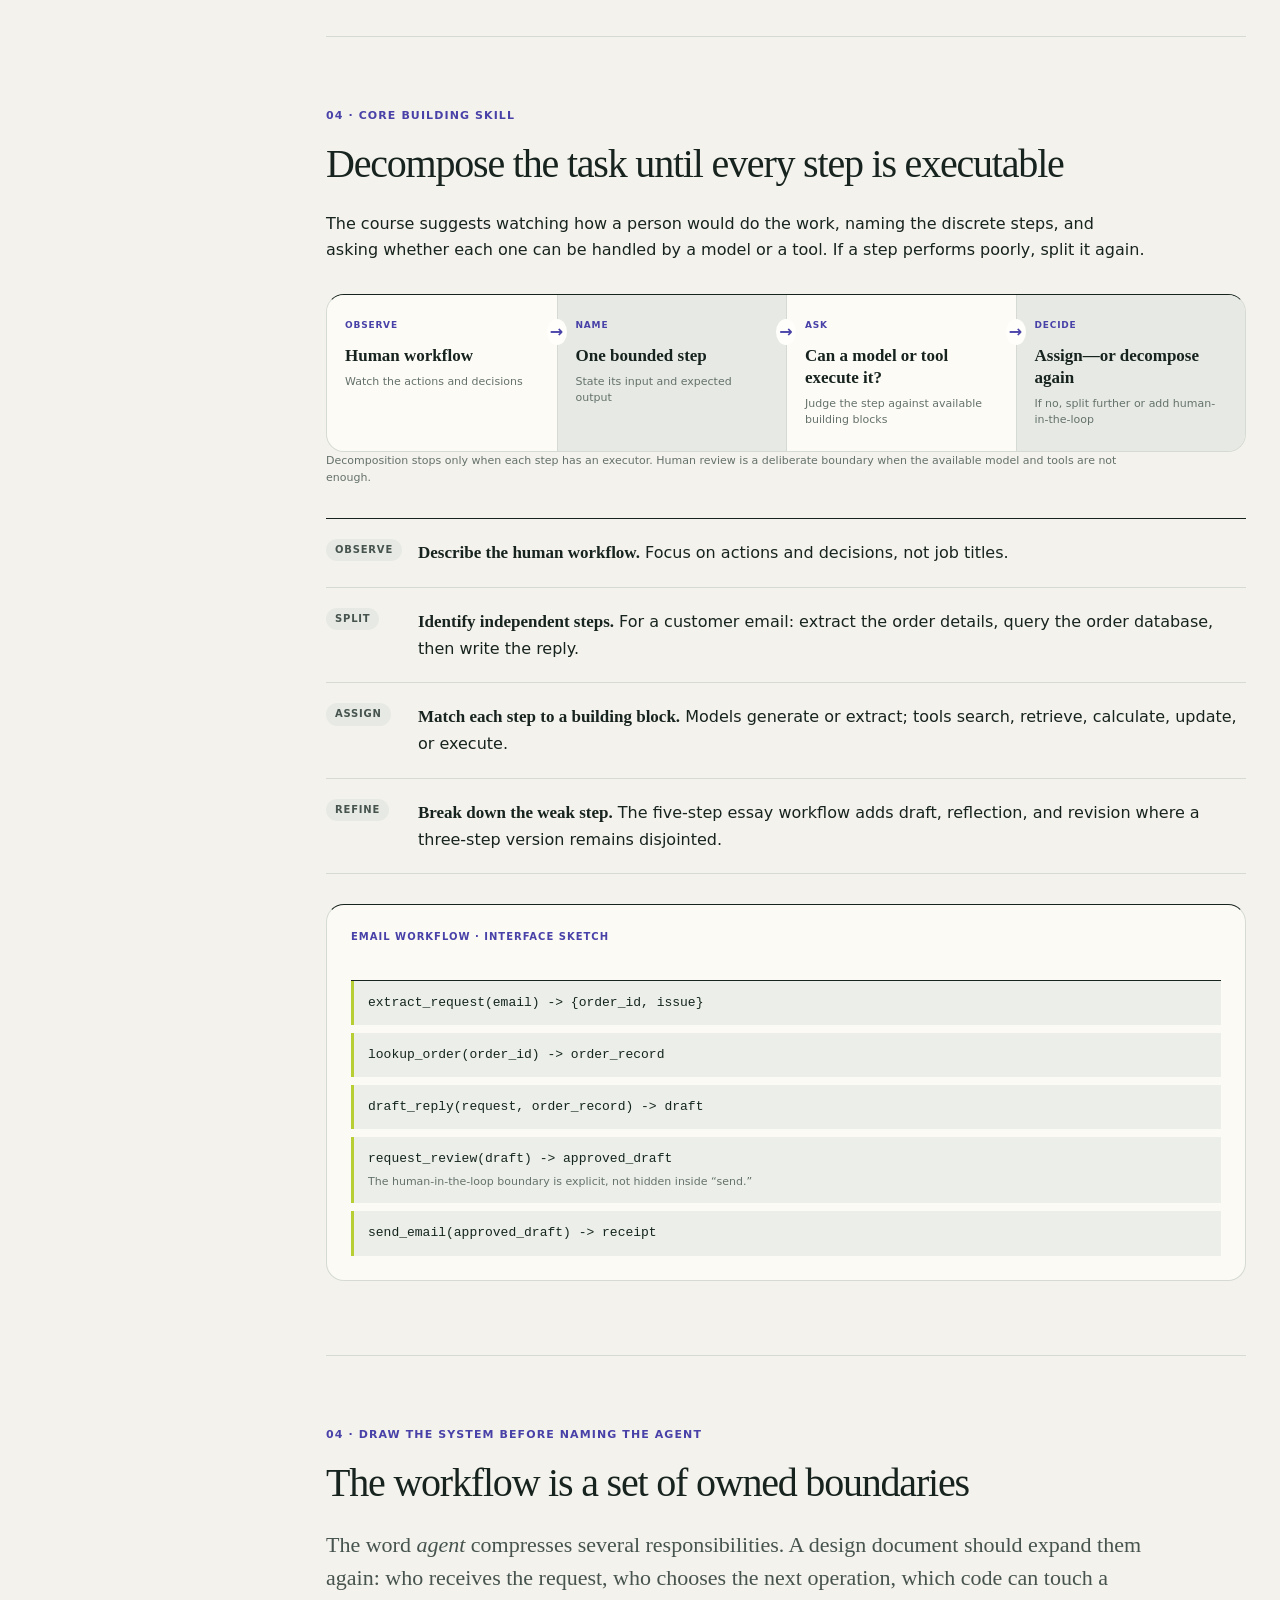
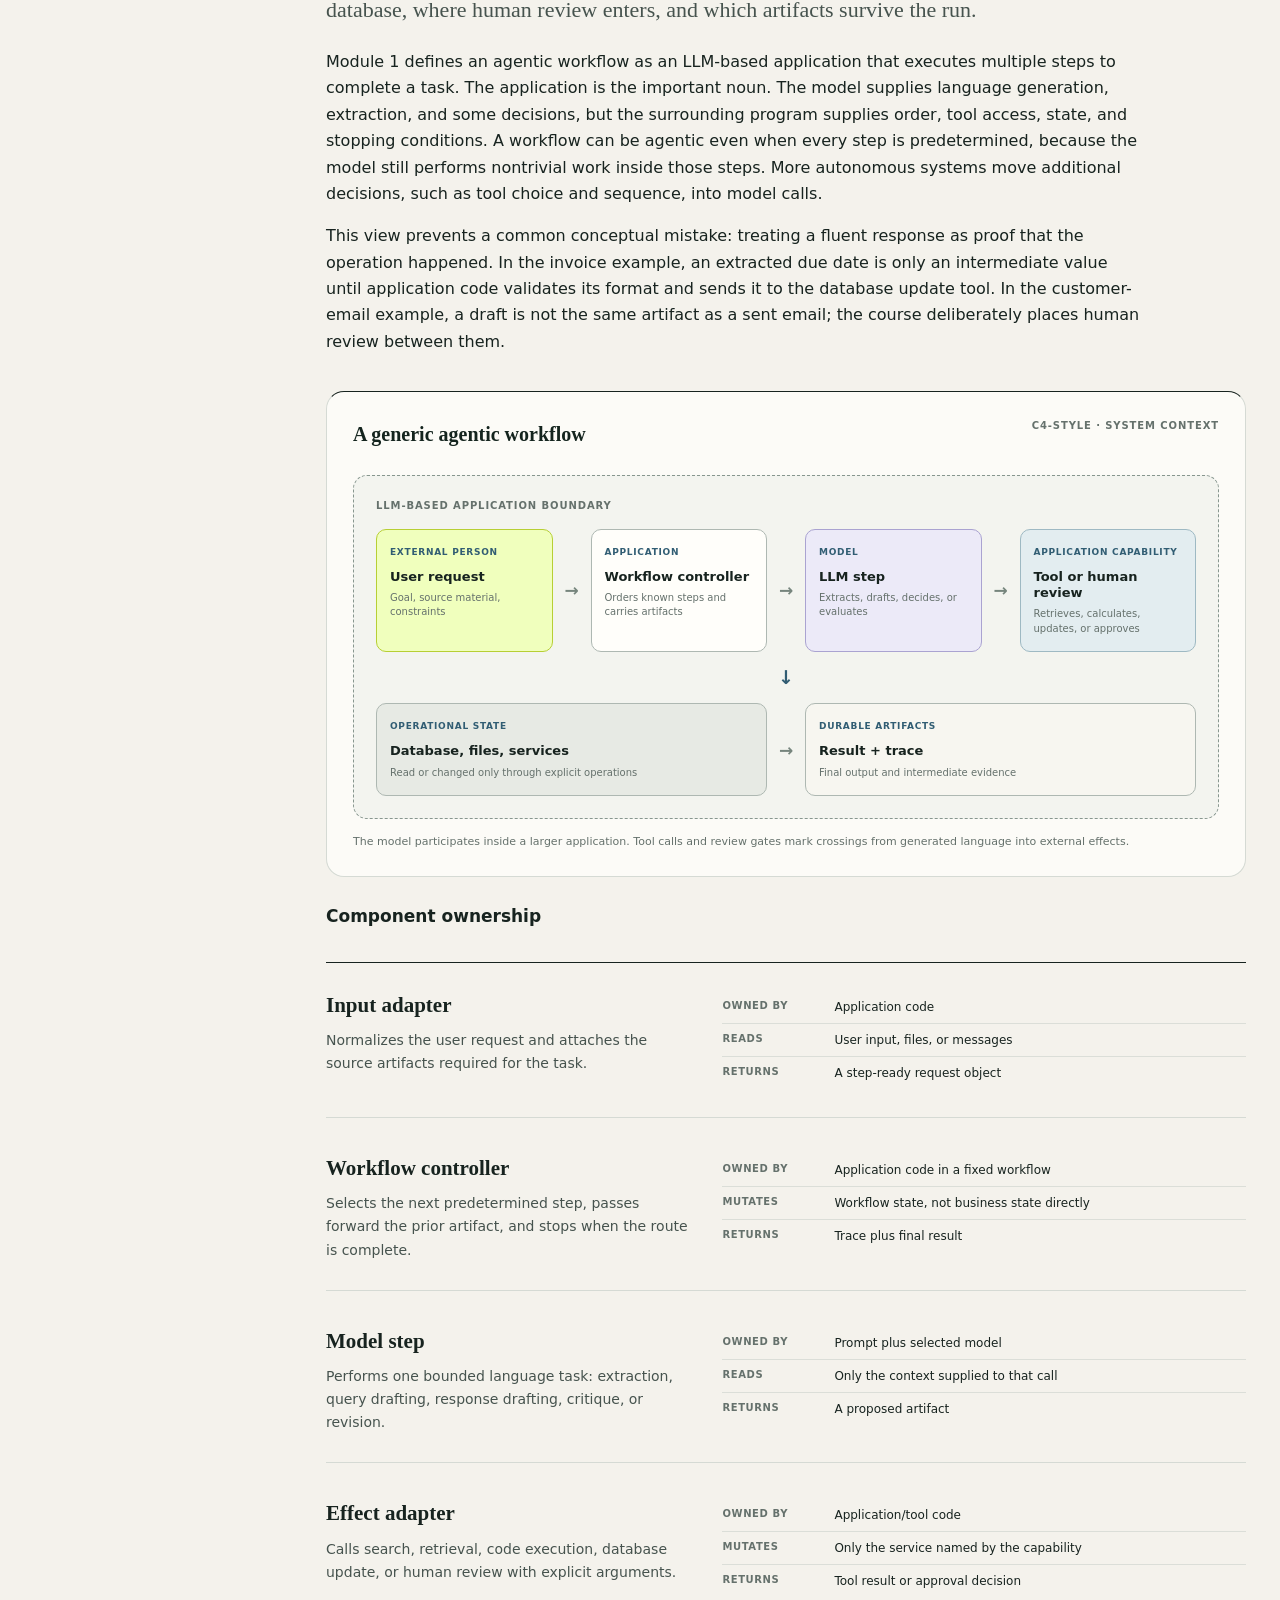
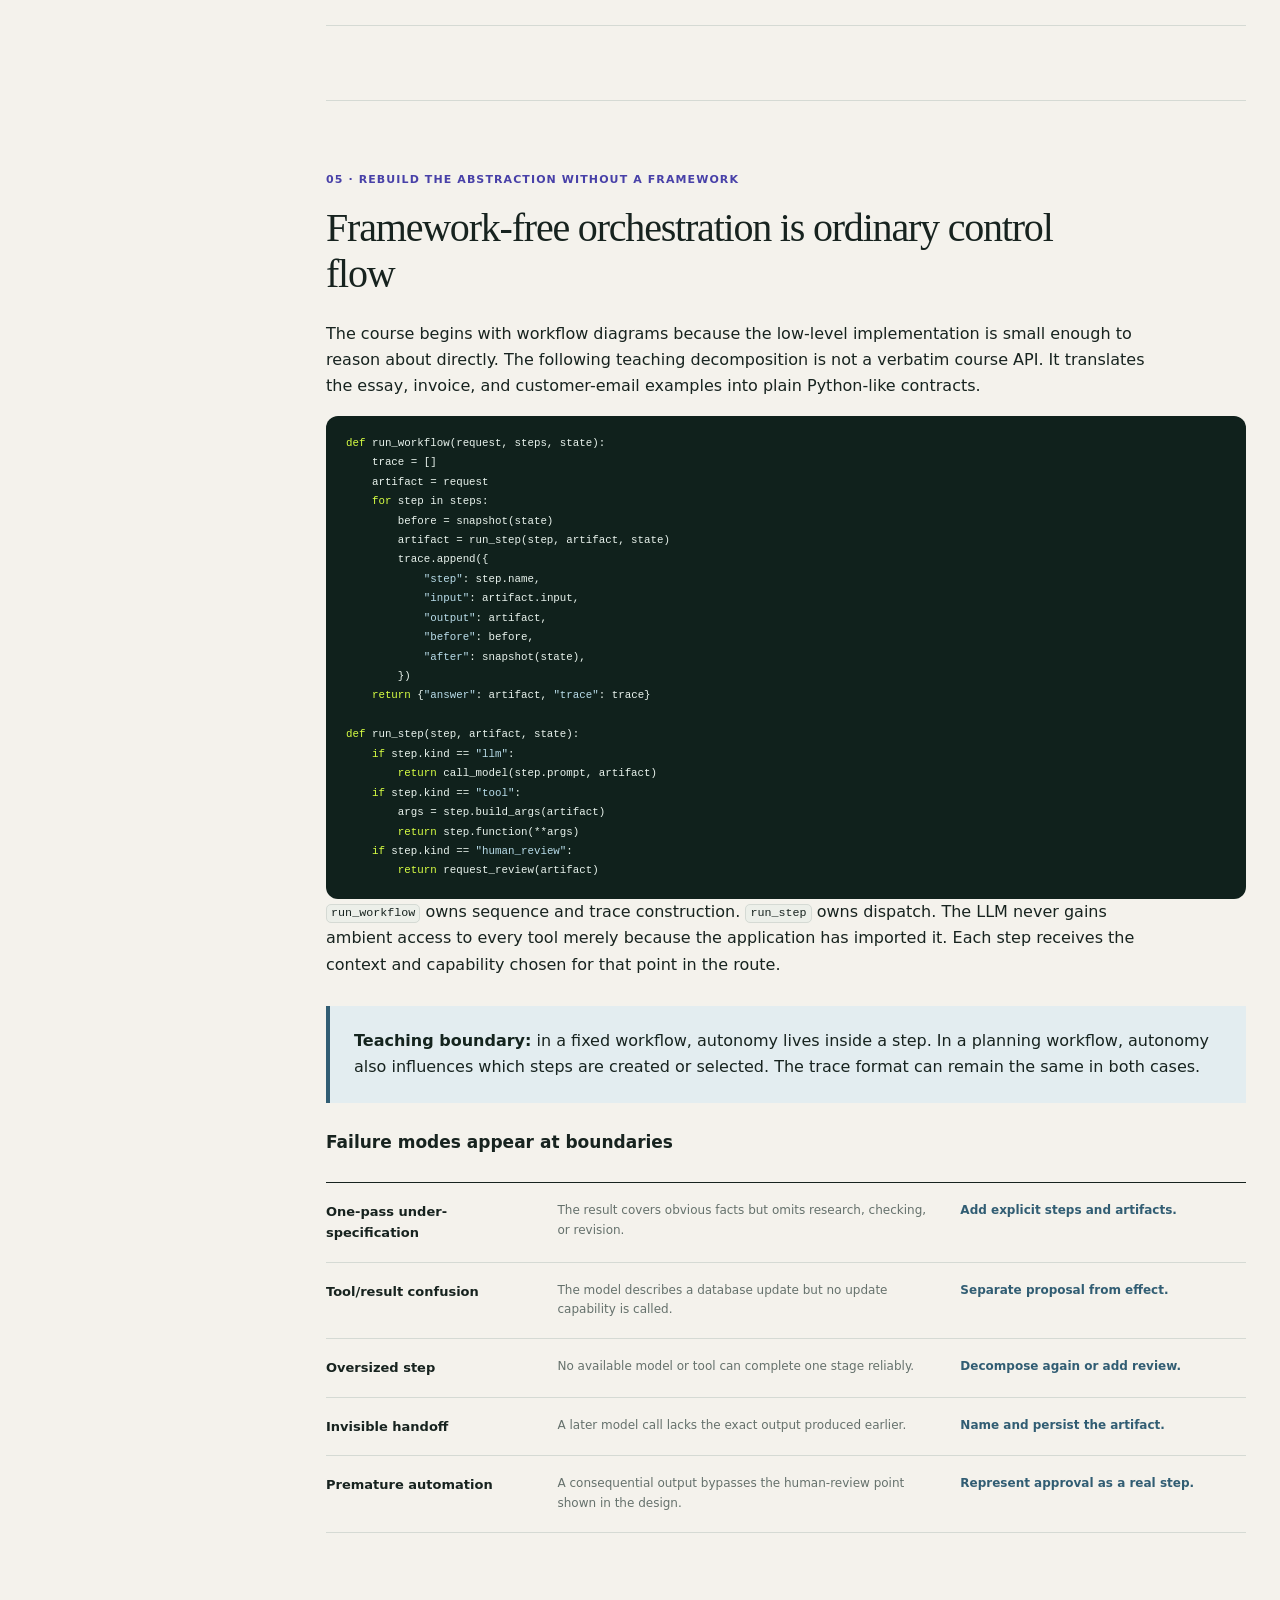
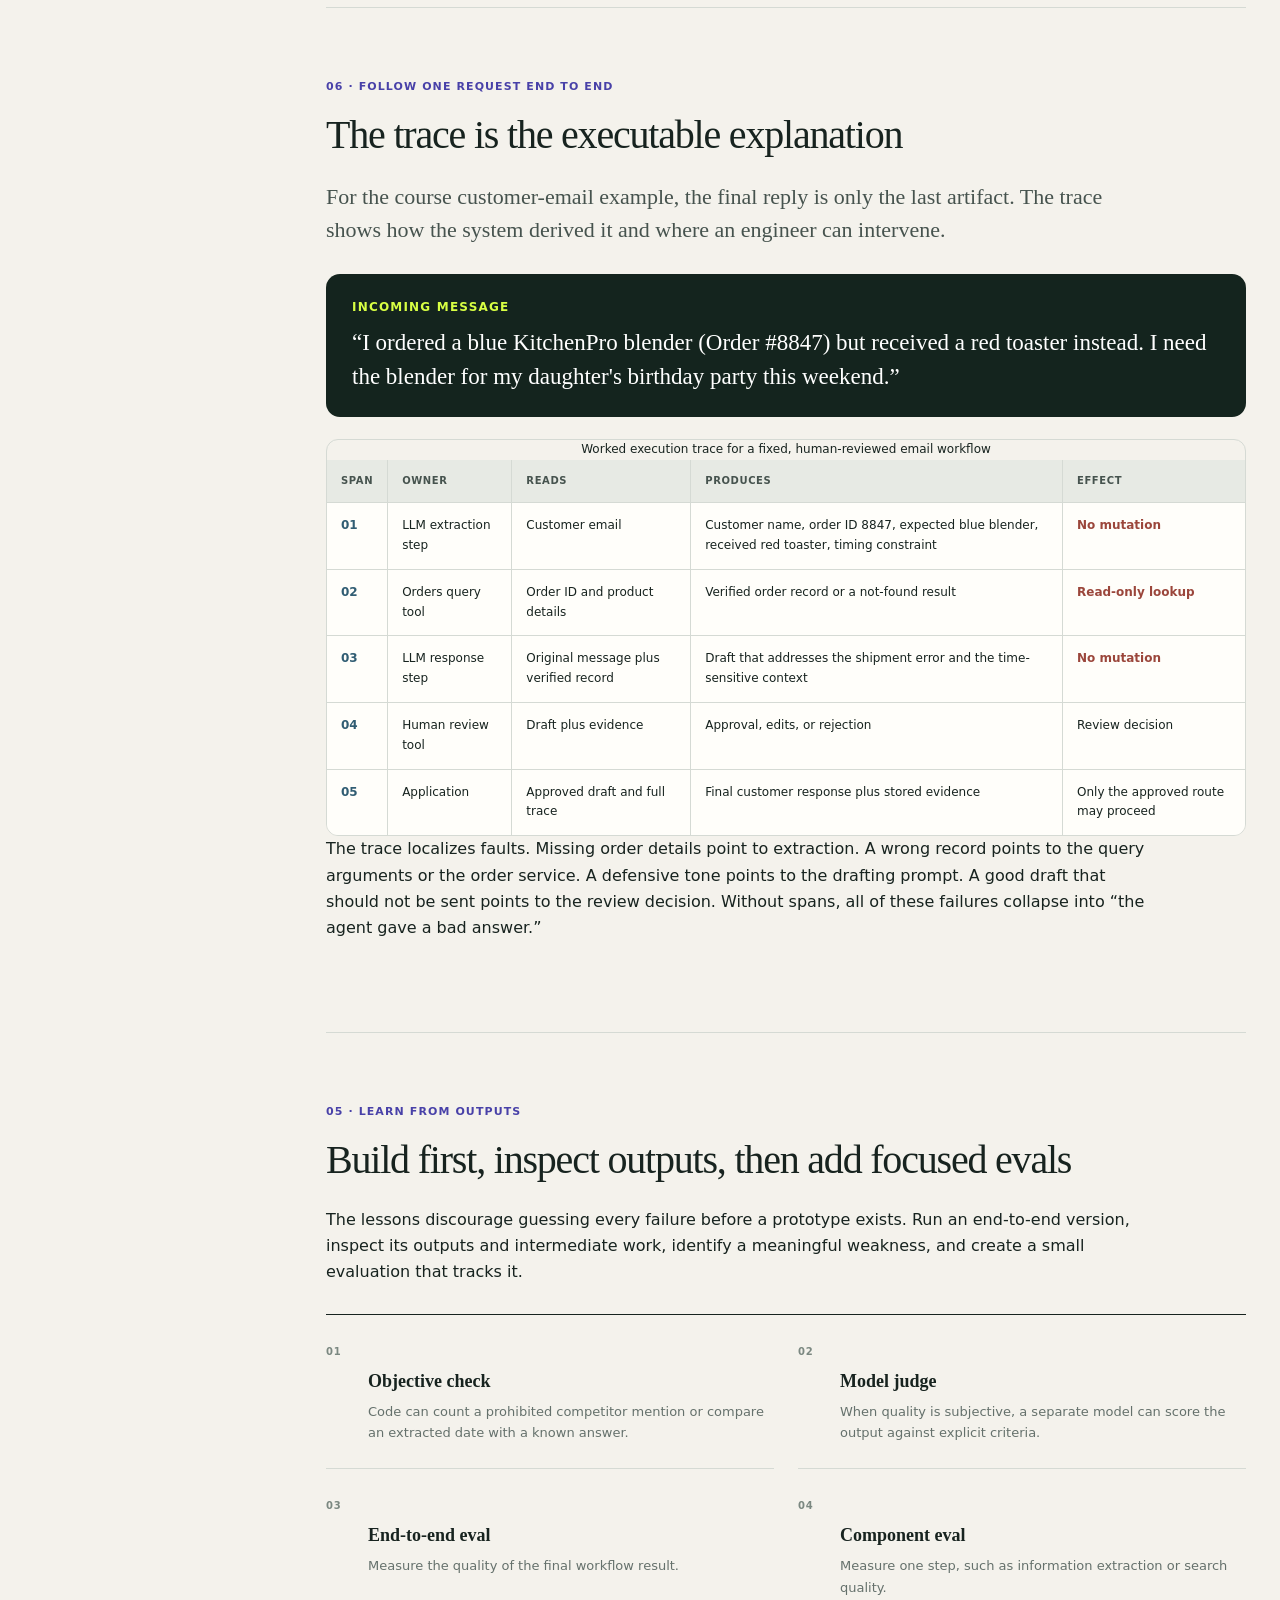
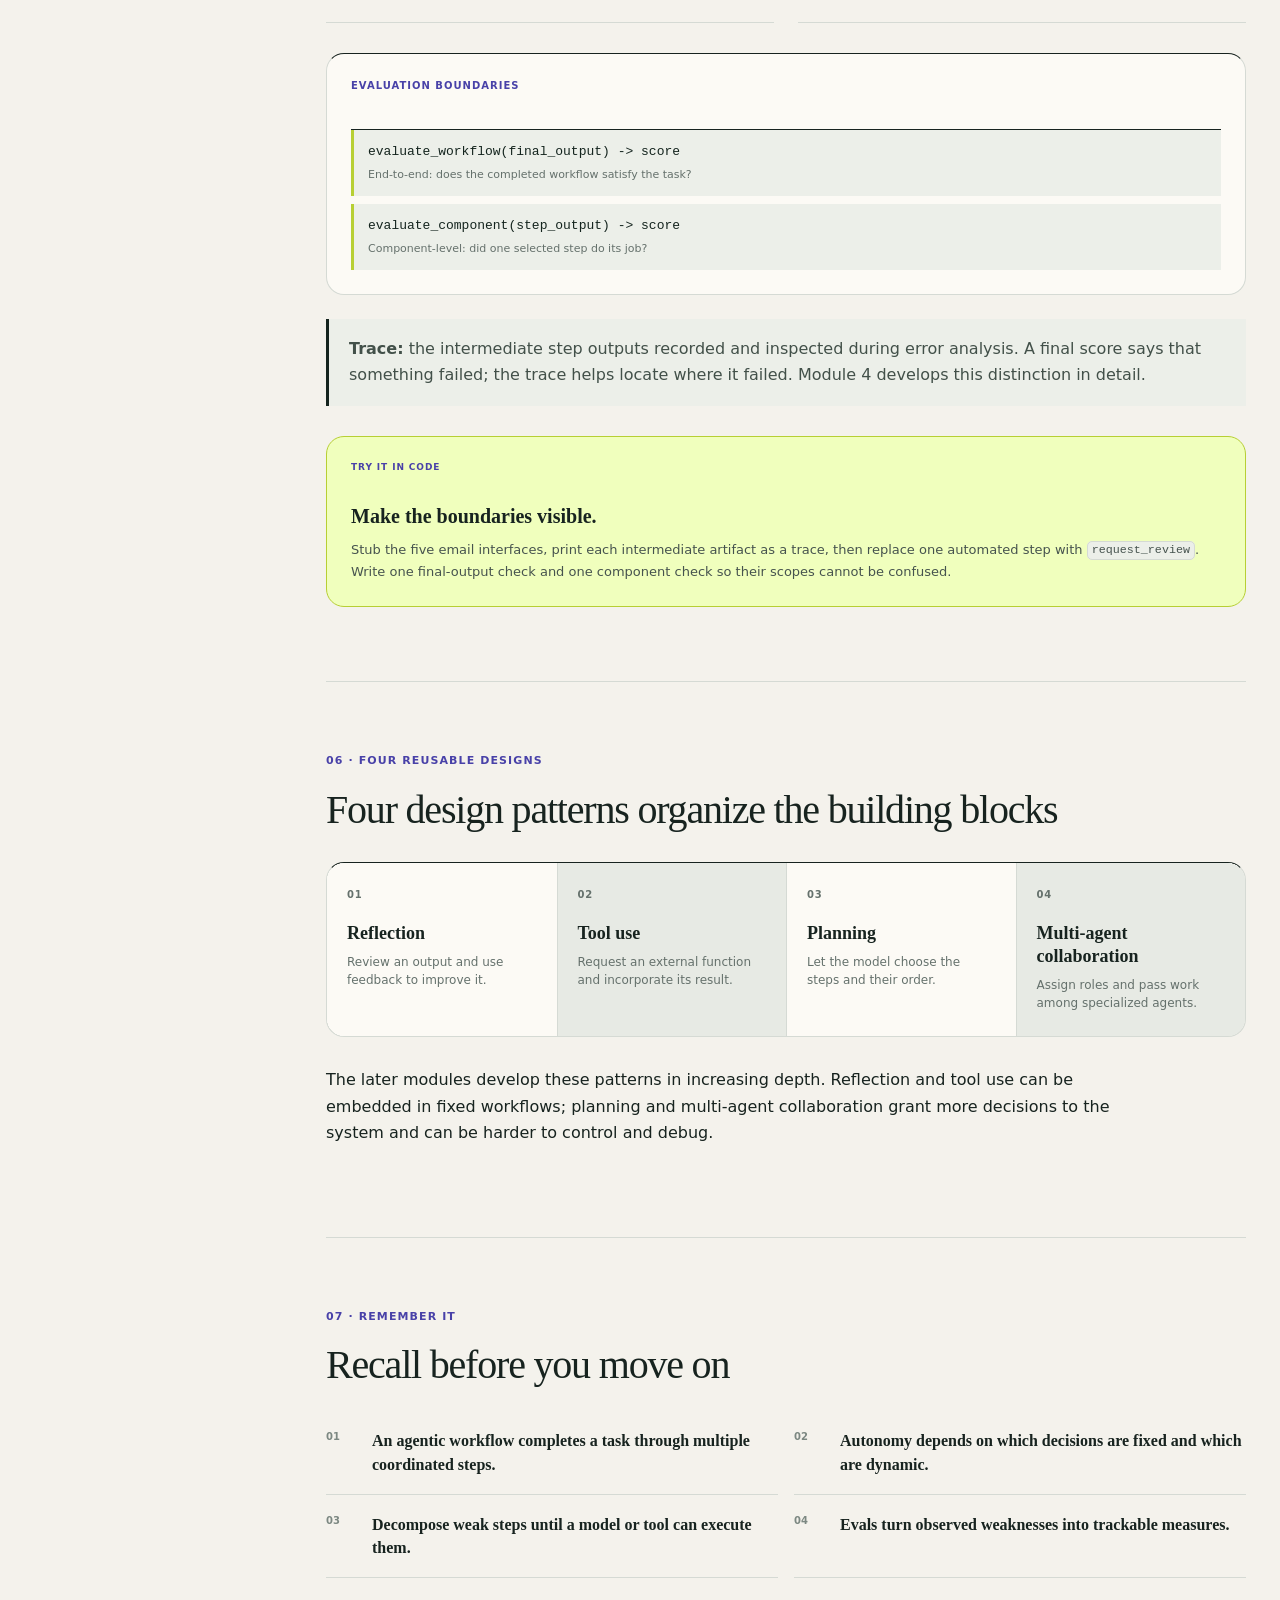
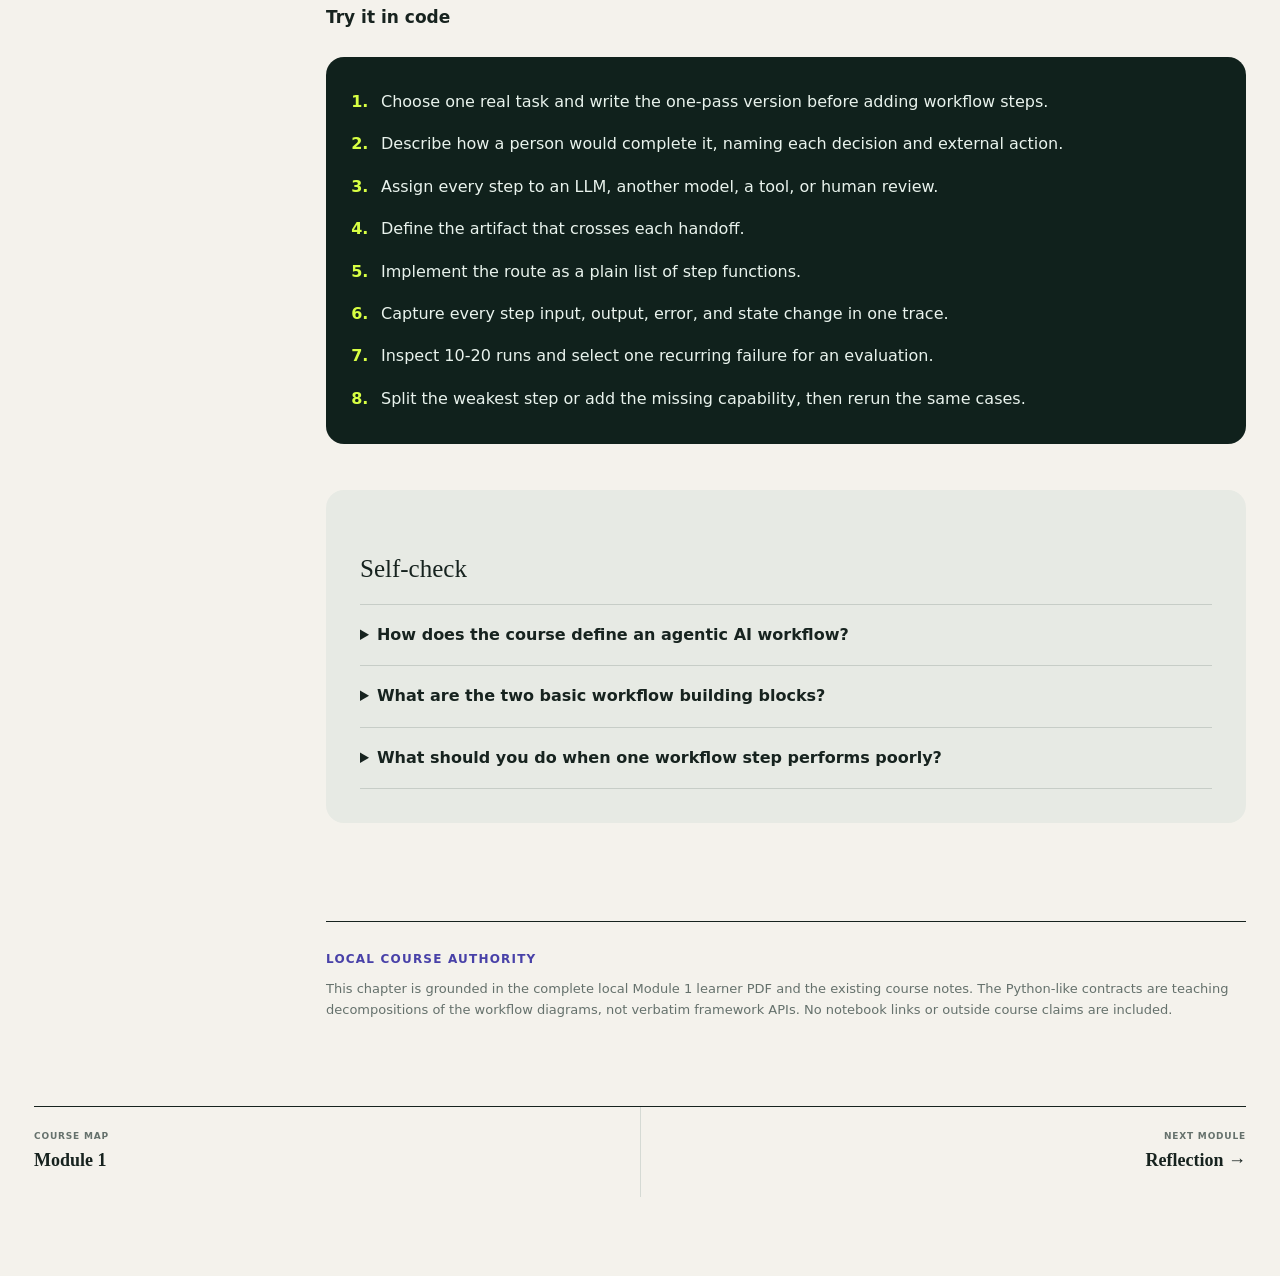
==== commit d6ee0dee: "Deepen all module learning chapters" ====
--- a/chapters/module-1.html
+++ b/chapters/module-1.html
@@ -4,20 +4,29 @@
   <meta charset="utf-8"><meta name="viewport" content="width=device-width, initial-scale=1">
   <meta name="description" content="Module 1 notes on agentic workflows, autonomy, benefits, task decomposition, evaluations, and design patterns.">
   <title>Build the work, step by step · Agentic AI Learning Notes</title>
-  <link rel="icon" href="data:image/svg+xml,%3Csvg xmlns='http://www.w3.org/2000/svg' viewBox='0 0 64 64'%3E%3Ccircle cx='32' cy='32' r='30' fill='%2314241e'/%3E%3Ctext x='32' y='39' text-anchor='middle' font-family='Arial,sans-serif' font-size='22' font-weight='700' fill='%23d8ff43'%3EAI%3C/text%3E%3C/svg%3E"><link rel="stylesheet" href="../styles.css">
+  <link rel="icon" href="data:image/svg+xml,%3Csvg xmlns='http://www.w3.org/2000/svg' viewBox='0 0 64 64'%3E%3Ccircle cx='32' cy='32' r='30' fill='%2314241e'/%3E%3Ctext x='32' y='39' text-anchor='middle' font-family='Arial,sans-serif' font-size='22' font-weight='700' fill='%23d8ff43'%3EAI%3C/text%3E%3C/svg%3E"><link rel="stylesheet" href="../styles.css"><link rel="stylesheet" href="module-5-deep-dive.css">
 </head>
-<body class="chapter-body">
+<body class="chapter-body deep-dive-body">
   <a class="skip-link" href="#chapter-content">Skip to chapter</a>
   <header class="site-header chapter-header"><a class="brand" href="../index.html" aria-label="Agentic AI learning notes home"><span class="brand-mark" aria-hidden="true">AI</span><span>Agentic AI · Learning Notes</span></a><a class="back-link" href="../index.html#module-1"><span aria-hidden="true">←</span> Module 1</a></header>
-  <main class="page chapter-page" id="chapter-content">
-    <section class="chapter-hero" aria-labelledby="chapter-title">
+  <main class="page chapter-page deep-dive-page" id="chapter-content">
+    <section class="chapter-hero deep-dive-hero" aria-labelledby="chapter-title">
       <div class="chapter-hero-copy"><nav class="breadcrumbs" aria-label="Breadcrumb"><a href="../index.html">Course</a><span aria-hidden="true">/</span><a href="../index.html#module-1">Module 1</a><span aria-hidden="true">/</span><span aria-current="page">Foundations</span></nav><p class="eyebrow">Module 1 · Introduction to Agentic Workflows</p><h1 id="chapter-title">Build the work, step by step.</h1><p>An agentic workflow asks a language model application to complete a task through several coordinated steps instead of producing everything in one pass.</p></div>
       <aside class="chapter-hero-note" aria-label="Chapter details"><span class="note-number">M1</span><dl><div><dt>Focus</dt><dd>Workflow foundations</dd></div><div><dt>Evidence</dt><dd>Lessons 1.1–1.8</dd></div><div><dt>Outcome</dt><dd>Decompose a task</dd></div></dl></aside>
     </section>
     <section class="chapter-thesis" aria-labelledby="thesis-title"><p class="kicker" id="thesis-title">The chapter in one sentence</p><p class="bigidea">Break a complex task into model and tool steps, observe how the workflow performs, and improve the parts that hold it back.</p></section>
-    <div class="chapter-shell">
-      <nav class="chapter-nav" aria-label="On this page"><p class="kicker">On this page</p><a href="#agentic"><span>01</span>Agentic workflows</a><a href="#autonomy"><span>02</span>Degrees of autonomy</a><a href="#benefits"><span>03</span>Benefits + task fit</a><a href="#decompose"><span>04</span>Task decomposition</a><a href="#evals"><span>05</span>Evaluations</a><a href="#patterns"><span>06</span>Design patterns</a><a href="#recall"><span>07</span>Recall</a></nav>
-      <article class="chapter-article">
+    <div class="chapter-shell deep-dive-shell">
+      <nav class="chapter-nav deep-nav" aria-label="On this page"><p class="kicker">On this page</p>
+        <a href="#agentic"><span>01</span>Workflow boundary</a>
+        <a href="#autonomy"><span>02</span>Degrees of autonomy</a>
+        <a href="#decompose"><span>03</span>Task decomposition</a>
+        <a href="#architecture"><span>04</span>System ownership</a>
+        <a href="#contracts"><span>05</span>Low-level contracts</a>
+        <a href="#trace"><span>06</span>Worked trace</a>
+        <a href="#evals"><span>07</span>Evaluation</a>
+        <a href="#patterns"><span>08</span>Design patterns</a>
+        <a href="#recall"><span>09</span>Build it yourself</a></nav>
+      <article class="chapter-article deep-dive-article">
         <section class="section card" id="agentic" data-section-label="01 · From one pass to a workflow">
           <h2>The difference is the sequence around the model</h2>
           <p>A non-agentic, zero-shot workflow asks for the finished result in one prompt. An agentic workflow gives the application several opportunities to plan, gather information, draft, inspect, and revise.</p>
@@ -39,6 +48,104 @@
           <ol class="case-steps"><li><span>Observe</span><div><strong>Describe the human workflow.</strong> Focus on actions and decisions, not job titles.</div></li><li><span>Split</span><div><strong>Identify independent steps.</strong> For a customer email: extract the order details, query the order database, then write the reply.</div></li><li><span>Assign</span><div><strong>Match each step to a building block.</strong> Models generate or extract; tools search, retrieve, calculate, update, or execute.</div></li><li><span>Refine</span><div><strong>Break down the weak step.</strong> The five-step essay workflow adds draft, reflection, and revision where a three-step version remains disjointed.</div></li></ol>
           <div class="contract-block"><p>Email workflow · interface sketch</p><ul class="contract-list"><li><code>extract_request(email) -&gt; {order_id, issue}</code></li><li><code>lookup_order(order_id) -&gt; order_record</code></li><li><code>draft_reply(request, order_record) -&gt; draft</code></li><li><code>request_review(draft) -&gt; approved_draft</code><small>The human-in-the-loop boundary is explicit, not hidden inside “send.”</small></li><li><code>send_email(approved_draft) -&gt; receipt</code></li></ul></div>
         </section>
+
+        <section class="section card" id="architecture" data-section-label="04 · Draw the system before naming the agent">
+          <h2>The workflow is a set of owned boundaries</h2>
+          <p class="lead">The word <em>agent</em> compresses several responsibilities. A design document should expand them again: who receives the request, who chooses the next operation, which code can touch a database, where human review enters, and which artifacts survive the run.</p>
+          <p>Module 1 defines an agentic workflow as an LLM-based application that executes multiple steps to complete a task. The application is the important noun. The model supplies language generation, extraction, and some decisions, but the surrounding program supplies order, tool access, state, and stopping conditions. A workflow can be agentic even when every step is predetermined, because the model still performs nontrivial work inside those steps. More autonomous systems move additional decisions, such as tool choice and sequence, into model calls.</p>
+          <p>This view prevents a common conceptual mistake: treating a fluent response as proof that the operation happened. In the invoice example, an extracted due date is only an intermediate value until application code validates its format and sends it to the database update tool. In the customer-email example, a draft is not the same artifact as a sent email; the course deliberately places human review between them.</p>
+
+          <figure class="diagram" aria-labelledby="m1-context-title m1-context-caption">
+            <div class="diagram-heading"><p class="diagram-title" id="m1-context-title">A generic agentic workflow</p><p class="diagram-level">C4-style · system context</p></div>
+            <div class="system-boundary">
+              <span class="boundary-label">LLM-based application boundary</span>
+              <div class="diagram-row">
+                <div class="c4-box external"><p class="owner">External person</p><strong>User request</strong><small>Goal, source material, constraints</small></div>
+                <span class="flow-arrow" aria-hidden="true">→</span>
+                <div class="c4-box"><p class="owner">Application</p><strong>Workflow controller</strong><small>Orders known steps and carries artifacts</small></div>
+                <span class="flow-arrow" aria-hidden="true">→</span>
+                <div class="c4-box planner"><p class="owner">Model</p><strong>LLM step</strong><small>Extracts, drafts, decides, or evaluates</small></div>
+                <span class="flow-arrow" aria-hidden="true">→</span>
+                <div class="c4-box guard"><p class="owner">Application capability</p><strong>Tool or human review</strong><small>Retrieves, calculates, updates, or approves</small></div>
+              </div>
+              <div class="diagram-turn" aria-hidden="true">↓</div>
+              <div class="diagram-row">
+                <div class="c4-box state"><p class="owner">Operational state</p><strong>Database, files, services</strong><small>Read or changed only through explicit operations</small></div>
+                <span class="flow-arrow" aria-hidden="true">→</span>
+                <div class="c4-box output"><p class="owner">Durable artifacts</p><strong>Result + trace</strong><small>Final output and intermediate evidence</small></div>
+              </div>
+            </div>
+            <figcaption id="m1-context-caption">The model participates inside a larger application. Tool calls and review gates mark crossings from generated language into external effects.</figcaption>
+          </figure>
+
+          <h3>Component ownership</h3>
+          <div class="contract-list">
+            <section class="contract"><div><h3>Input adapter</h3><p>Normalizes the user request and attaches the source artifacts required for the task.</p></div><dl><div><dt>Owned by</dt><dd>Application code</dd></div><div><dt>Reads</dt><dd>User input, files, or messages</dd></div><div><dt>Returns</dt><dd>A step-ready request object</dd></div></dl></section>
+            <section class="contract"><div><h3>Workflow controller</h3><p>Selects the next predetermined step, passes forward the prior artifact, and stops when the route is complete.</p></div><dl><div><dt>Owned by</dt><dd>Application code in a fixed workflow</dd></div><div><dt>Mutates</dt><dd>Workflow state, not business state directly</dd></div><div><dt>Returns</dt><dd>Trace plus final result</dd></div></dl></section>
+            <section class="contract"><div><h3>Model step</h3><p>Performs one bounded language task: extraction, query drafting, response drafting, critique, or revision.</p></div><dl><div><dt>Owned by</dt><dd>Prompt plus selected model</dd></div><div><dt>Reads</dt><dd>Only the context supplied to that call</dd></div><div><dt>Returns</dt><dd>A proposed artifact</dd></div></dl></section>
+            <section class="contract"><div><h3>Effect adapter</h3><p>Calls search, retrieval, code execution, database update, or human review with explicit arguments.</p></div><dl><div><dt>Owned by</dt><dd>Application/tool code</dd></div><div><dt>Mutates</dt><dd>Only the service named by the capability</dd></div><div><dt>Returns</dt><dd>Tool result or approval decision</dd></div></dl></section>
+          </div>
+        </section>
+
+        <section class="section card" id="contracts" data-section-label="05 · Rebuild the abstraction without a framework">
+          <h2>Framework-free orchestration is ordinary control flow</h2>
+          <p>The course begins with workflow diagrams because the low-level implementation is small enough to reason about directly. The following teaching decomposition is not a verbatim course API. It translates the essay, invoice, and customer-email examples into plain Python-like contracts.</p>
+          <pre class="code-contract"><code><span class="keyword">def</span> run_workflow(request, steps, state):
+    trace = []
+    artifact = request
+    <span class="keyword">for</span> step in steps:
+        before = snapshot(state)
+        artifact = run_step(step, artifact, state)
+        trace.append({
+            <span class="value">"step"</span>: step.name,
+            <span class="value">"input"</span>: artifact.input,
+            <span class="value">"output"</span>: artifact,
+            <span class="value">"before"</span>: before,
+            <span class="value">"after"</span>: snapshot(state),
+        })
+    <span class="keyword">return</span> {<span class="value">"answer"</span>: artifact, <span class="value">"trace"</span>: trace}
+
+<span class="keyword">def</span> run_step(step, artifact, state):
+    <span class="keyword">if</span> step.kind == <span class="value">"llm"</span>:
+        <span class="keyword">return</span> call_model(step.prompt, artifact)
+    <span class="keyword">if</span> step.kind == <span class="value">"tool"</span>:
+        args = step.build_args(artifact)
+        <span class="keyword">return</span> step.function(**args)
+    <span class="keyword">if</span> step.kind == <span class="value">"human_review"</span>:
+        <span class="keyword">return</span> request_review(artifact)</code></pre>
+          <p><code>run_workflow</code> owns sequence and trace construction. <code>run_step</code> owns dispatch. The LLM never gains ambient access to every tool merely because the application has imported it. Each step receives the context and capability chosen for that point in the route.</p>
+
+          <div class="boundary-note"><p><strong>Teaching boundary:</strong> in a fixed workflow, autonomy lives inside a step. In a planning workflow, autonomy also influences which steps are created or selected. The trace format can remain the same in both cases.</p></div>
+
+          <h3>Failure modes appear at boundaries</h3>
+          <div class="mapping-list">
+            <div class="mapping-row"><strong>One-pass under-specification</strong><p>The result covers obvious facts but omits research, checking, or revision.</p><p class="framework-label">Add explicit steps and artifacts.</p></div>
+            <div class="mapping-row"><strong>Tool/result confusion</strong><p>The model describes a database update but no update capability is called.</p><p class="framework-label">Separate proposal from effect.</p></div>
+            <div class="mapping-row"><strong>Oversized step</strong><p>No available model or tool can complete one stage reliably.</p><p class="framework-label">Decompose again or add review.</p></div>
+            <div class="mapping-row"><strong>Invisible handoff</strong><p>A later model call lacks the exact output produced earlier.</p><p class="framework-label">Name and persist the artifact.</p></div>
+            <div class="mapping-row"><strong>Premature automation</strong><p>A consequential output bypasses the human-review point shown in the design.</p><p class="framework-label">Represent approval as a real step.</p></div>
+          </div>
+        </section>
+
+        <section class="section card" id="trace" data-section-label="06 · Follow one request end to end">
+          <h2>The trace is the executable explanation</h2>
+          <p class="lead">For the course customer-email example, the final reply is only the last artifact. The trace shows how the system derived it and where an engineer can intervene.</p>
+          <div class="trace-request"><p class="kicker">Incoming message</p><blockquote>“I ordered a blue KitchenPro blender (Order #8847) but received a red toaster instead. I need the blender for my daughter's birthday party this weekend.”</blockquote></div>
+          <div class="table-wrap">
+            <table class="trace-table">
+              <caption>Worked execution trace for a fixed, human-reviewed email workflow</caption>
+              <thead><tr><th>Span</th><th>Owner</th><th>Reads</th><th>Produces</th><th>Effect</th></tr></thead>
+              <tbody>
+                <tr><td>01</td><td>LLM extraction step</td><td>Customer email</td><td>Customer name, order ID 8847, expected blue blender, received red toaster, timing constraint</td><td class="no-mutation">No mutation</td></tr>
+                <tr><td>02</td><td>Orders query tool</td><td>Order ID and product details</td><td>Verified order record or a not-found result</td><td class="no-mutation">Read-only lookup</td></tr>
+                <tr><td>03</td><td>LLM response step</td><td>Original message plus verified record</td><td>Draft that addresses the shipment error and the time-sensitive context</td><td class="no-mutation">No mutation</td></tr>
+                <tr><td>04</td><td>Human review tool</td><td>Draft plus evidence</td><td>Approval, edits, or rejection</td><td>Review decision</td></tr>
+                <tr><td>05</td><td>Application</td><td>Approved draft and full trace</td><td>Final customer response plus stored evidence</td><td>Only the approved route may proceed</td></tr>
+              </tbody>
+            </table>
+          </div>
+          <p>The trace localizes faults. Missing order details point to extraction. A wrong record points to the query arguments or the order service. A defensive tone points to the drafting prompt. A good draft that should not be sent points to the review decision. Without spans, all of these failures collapse into “the agent gave a bad answer.”</p>
+        </section>
         <section class="section card" id="evals" data-section-label="05 · Learn from outputs">
           <h2>Build first, inspect outputs, then add focused evals</h2><p>The lessons discourage guessing every failure before a prototype exists. Run an end-to-end version, inspect its outputs and intermediate work, identify a meaningful weakness, and create a small evaluation that tracks it.</p>
           <div class="principles"><article><span>01</span><h3>Objective check</h3><p>Code can count a prohibited competitor mention or compare an extracted date with a known answer.</p></article><article><span>02</span><h3>Model judge</h3><p>When quality is subjective, a separate model can score the output against explicit criteria.</p></article><article><span>03</span><h3>End-to-end eval</h3><p>Measure the quality of the final workflow result.</p></article><article><span>04</span><h3>Component eval</h3><p>Measure one step, such as information extraction or search quality.</p></article></div>
@@ -53,9 +160,20 @@
         </section>
         <section class="section card recall-section" id="recall" data-section-label="07 · Remember it">
           <h2>Recall before you move on</h2><div class="recall"><div class="r"><span class="num">01</span><strong>An agentic workflow completes a task through multiple coordinated steps.</strong></div><div class="r"><span class="num">02</span><strong>Autonomy depends on which decisions are fixed and which are dynamic.</strong></div><div class="r"><span class="num">03</span><strong>Decompose weak steps until a model or tool can execute them.</strong></div><div class="r"><span class="num">04</span><strong>Evals turn observed weaknesses into trackable measures.</strong></div></div>
+          <h3>Try it in code</h3>
+          <ol class="try-sequence">
+            <li>Choose one real task and write the one-pass version before adding workflow steps.</li>
+            <li>Describe how a person would complete it, naming each decision and external action.</li>
+            <li>Assign every step to an LLM, another model, a tool, or human review.</li>
+            <li>Define the artifact that crosses each handoff.</li>
+            <li>Implement the route as a plain list of step functions.</li>
+            <li>Capture every step input, output, error, and state change in one trace.</li>
+            <li>Inspect 10-20 runs and select one recurring failure for an evaluation.</li>
+            <li>Split the weakest step or add the missing capability, then rerun the same cases.</li>
+          </ol>
           <div class="self-check"><h3>Self-check</h3><details><summary>How does the course define an agentic AI workflow?</summary><p>It is an LLM-based application that carries out multiple steps to complete a task.</p></details><details><summary>What are the two basic workflow building blocks?</summary><p>Models and tools. Models generate, interpret, or decide; tools connect the workflow to functions, APIs, retrieval, and code execution.</p></details><details><summary>What should you do when one workflow step performs poorly?</summary><p>Study how a person would complete it, then divide it into smaller steps that available models or tools can handle.</p></details></div>
         </section>
-        <section class="source-note" aria-labelledby="sources-title"><p class="kicker" id="sources-title">Course evidence + image attribution</p><p>Original English summary based on Module 1 lessons in the <a href="https://github.com/datawhalechina/agentic-ai/tree/main/1.%20Agentic%E5%B7%A5%E4%BD%9C%E6%B5%81%E7%AE%80%E4%BB%8B%5BIntroduction%20to%20Agentic%20Workflows%5D">Datawhale China Agentic AI reference</a>. The selected lesson image is reproduced from pinned commit <code>a93ab1d</code> with its source linked in the caption. The repository contains an <a href="https://github.com/datawhalechina/agentic-ai/blob/main/LICENSE">Apache-2.0 LICENSE</a> while its <a href="https://github.com/datawhalechina/agentic-ai#license">README names CC BY-NC-SA 4.0</a>; attribution is preserved and this site does not claim ownership of the image. Remaining diagrams are original HTML/CSS.</p></section>
+        <section class="source-note" aria-labelledby="sources-title"><p class="kicker" id="sources-title">Local course authority</p><p>This chapter is grounded in the complete local Module 1 learner PDF and the existing course notes. The Python-like contracts are teaching decompositions of the workflow diagrams, not verbatim framework APIs. No notebook links or outside course claims are included.</p></section>
       </article>
     </div>
     <nav class="chapter-pagination" aria-label="Chapter navigation"><a href="../index.html#module-1"><span>Course map</span><strong>Module 1</strong></a><a class="next" href="module-2.html"><span>Next module</span><strong>Reflection →</strong></a></nav>
--- a/chapters/module-5-deep-dive.css
+++ b/chapters/module-5-deep-dive.css
@@ -0,0 +1,294 @@
+.deep-dive-body {
+  --prototype-blue: #315d73;
+  --prototype-blue-soft: #e3edf0;
+  --prototype-violet-soft: #eceaf8;
+  --prototype-code: #10211c;
+}
+
+.deep-dive-page { max-width: 1260px; }
+
+.prototype-banner {
+  display: flex;
+  align-items: center;
+  justify-content: space-between;
+  gap: 28px;
+  margin-top: 28px;
+  padding: 15px 18px;
+  border: 1px solid var(--accent-line);
+  border-radius: 12px;
+  background: var(--accent-soft);
+  color: var(--ink-soft);
+  font-size: 13px;
+}
+
+.prototype-banner p { margin: 0; }
+.prototype-banner strong { color: var(--ink); }
+.prototype-banner nav { display: flex; flex: 0 0 auto; gap: 16px; }
+.prototype-banner a { font-weight: 800; text-underline-offset: 3px; }
+
+.deep-dive-hero { min-height: 570px; }
+.deep-dive-hero h1 { max-width: 900px; font-size: clamp(54px, 6vw, 80px); }
+.deep-dive-hero .chapter-hero-copy > p:last-child { max-width: 790px; }
+
+.deep-dive-shell {
+  grid-template-columns: 205px minmax(0, 920px);
+  gap: clamp(44px, 6vw, 84px);
+}
+
+.deep-dive-article { max-width: 920px; }
+.deep-dive-article > .section.card { padding: 70px 0 74px; }
+.deep-dive-article h2 { max-width: 790px; }
+.deep-dive-article h3 { margin-top: 28px; }
+.deep-dive-article > .section > p { max-width: 820px; }
+.deep-dive-article .lead {
+  max-width: 820px;
+  color: var(--ink-soft);
+  font-family: var(--font-display);
+  font-size: 22px;
+  line-height: 1.48;
+}
+
+.deep-dive-article .small-note {
+  color: var(--muted);
+  font-size: 13px;
+}
+
+.chapter-nav.deep-nav a { grid-template-columns: 38px 1fr; }
+
+.boundary-note {
+  margin: 28px 0;
+  padding: 22px 24px;
+  border-left: 4px solid var(--prototype-blue);
+  background: var(--prototype-blue-soft);
+}
+
+.boundary-note strong { color: var(--deep); }
+.boundary-note p:last-child { margin-bottom: 0; }
+
+.diagram {
+  margin: 36px 0 14px;
+  padding: 26px;
+  border: 1px solid var(--line);
+  border-top-color: var(--ink);
+  border-radius: var(--radius);
+  background: rgba(255, 254, 250, .78);
+}
+
+.diagram-heading {
+  display: flex;
+  align-items: flex-start;
+  justify-content: space-between;
+  gap: 24px;
+  margin-bottom: 24px;
+}
+
+.diagram-heading p { margin: 0; }
+.diagram-title { color: var(--deep); font-family: var(--font-display); font-size: 20px; font-weight: 650; }
+.diagram-level { color: var(--muted); font-size: 10px; font-weight: 900; letter-spacing: .09em; text-transform: uppercase; }
+.system-boundary {
+  padding: 22px;
+  border: 1px dashed #87968e;
+  border-radius: 14px;
+  background: rgba(236, 239, 233, .55);
+}
+
+.boundary-label {
+  display: block;
+  margin-bottom: 14px;
+  color: var(--muted);
+  font-size: 10px;
+  font-weight: 900;
+  letter-spacing: .09em;
+  text-transform: uppercase;
+}
+
+.diagram-row {
+  display: flex;
+  align-items: stretch;
+  gap: 9px;
+}
+
+.diagram-row + .diagram-turn { margin: 10px 0; }
+.diagram-turn { color: var(--prototype-blue); font-size: 19px; font-weight: 900; text-align: center; }
+
+.c4-box {
+  min-width: 0;
+  flex: 1 1 0;
+  padding: 15px 13px;
+  border: 1px solid #aeb8b2;
+  border-radius: 10px;
+  background: var(--surface);
+}
+
+.c4-box.external { background: var(--accent-soft); border-color: var(--accent-line); }
+.c4-box.planner { background: var(--prototype-violet-soft); border-color: #aaa3d1; }
+.c4-box.guard { background: var(--prototype-blue-soft); border-color: #9eb9c3; }
+.c4-box.state { background: var(--surface-soft); border-color: #aeb8b2; }
+.c4-box.output { background: #f7f6f0; }
+.c4-box strong { display: block; font-size: 13px; line-height: 1.25; }
+.c4-box small { display: block; margin-top: 6px; color: var(--muted); font-size: 10px; line-height: 1.45; }
+.c4-box .owner { margin: 0 0 9px; color: var(--prototype-blue); font-size: 9px; font-weight: 900; letter-spacing: .08em; text-transform: uppercase; }
+.flow-arrow { display: grid; place-items: center; flex: 0 0 20px; color: #76857d; font-size: 17px; font-weight: 900; }
+
+.diagram figcaption,
+.trace-table + figcaption {
+  margin-top: 14px;
+  color: var(--muted);
+  font-size: 11px;
+  line-height: 1.55;
+}
+
+.component-flow { display: grid; gap: 0; }
+.component-node {
+  display: grid;
+  grid-template-columns: 155px minmax(0, 1fr) 190px;
+  gap: 18px;
+  align-items: center;
+  padding: 17px 18px;
+  border: 1px solid var(--line);
+  border-radius: 10px;
+  background: var(--surface);
+}
+
+.component-node .owner-label { color: var(--prototype-blue); font-size: 10px; font-weight: 900; letter-spacing: .08em; text-transform: uppercase; }
+.component-node strong { display: block; font-size: 14px; }
+.component-node p { margin: 3px 0 0; color: var(--muted); font-size: 11px; line-height: 1.45; }
+.component-node code { font-size: 10px; }
+.component-arrow { height: 25px; display: grid; place-items: center; color: #74827b; font-weight: 900; }
+
+.contract-list { margin-top: 34px; border-top: 1px solid var(--ink); }
+.contract {
+  display: grid;
+  grid-template-columns: minmax(0, .95fr) minmax(0, 1.35fr);
+  gap: 28px;
+  padding: 28px 0;
+  border-bottom: 1px solid var(--line);
+}
+
+.contract > * { min-width: 0; }
+.contract h3 { margin: 0 0 10px; overflow-wrap: anywhere; font-family: var(--font-display); font-size: 21px; font-weight: 600; }
+.contract p { margin: 0; color: var(--ink-soft); font-size: 14px; }
+.contract dl { margin: 0; }
+.contract dl div { display: grid; grid-template-columns: 100px minmax(0, 1fr); gap: 12px; padding: 7px 0; border-bottom: 1px solid rgba(213, 218, 212, .8); }
+.contract dl div:last-child { border-bottom: 0; }
+.contract dt { color: var(--muted); font-size: 10px; font-weight: 900; letter-spacing: .06em; text-transform: uppercase; }
+.contract dd { min-width: 0; margin: 0; overflow-wrap: anywhere; font-size: 12px; line-height: 1.5; }
+
+.code-contract {
+  margin: 16px 0 0;
+  overflow-x: auto;
+  border-radius: 12px;
+  background: var(--prototype-code);
+  color: #e9f3ed;
+  padding: 18px 20px;
+  font: 12px/1.62 ui-monospace, SFMono-Regular, Menlo, Consolas, monospace;
+  tab-size: 2;
+}
+
+.code-contract code { padding: 0; border: 0; background: transparent; color: inherit; overflow-wrap: normal; }
+.code-contract .comment { color: #a6baae; }
+.code-contract .keyword { color: var(--accent); }
+.code-contract .value { color: #b9ddea; }
+
+.policy-list { margin: 28px 0 0; padding: 0; border-top: 1px solid var(--ink); list-style: none; }
+.policy-list li { display: grid; grid-template-columns: 42px 1fr; gap: 14px; padding: 17px 0; border-bottom: 1px solid var(--line); }
+.policy-list span { color: var(--muted); font-size: 10px; font-weight: 900; }
+.policy-list strong { display: block; margin-bottom: 3px; }
+.policy-list p { margin: 0; color: var(--muted); font-size: 13px; }
+
+.trace-request {
+  margin: 28px 0 22px;
+  padding: 24px 26px;
+  border-radius: 14px;
+  background: var(--deep);
+  color: white;
+}
+
+.trace-request .kicker { color: var(--accent); }
+.trace-request blockquote { margin: 0; padding: 0; border: 0; background: transparent; color: white; font-size: 23px; }
+
+.table-wrap { max-width: 100%; overflow-x: auto; border: 1px solid var(--line); border-radius: 12px; }
+.trace-table { width: 100%; min-width: 720px; border-collapse: collapse; background: var(--surface); font-size: 12px; }
+.trace-table th,
+.trace-table td { padding: 13px 14px; border-bottom: 1px solid var(--line); border-right: 1px solid var(--line); text-align: left; vertical-align: top; }
+.trace-table th:last-child,
+.trace-table td:last-child { border-right: 0; }
+.trace-table tr:last-child td { border-bottom: 0; }
+.trace-table th { background: var(--surface-soft); color: var(--ink-soft); font-size: 10px; letter-spacing: .06em; text-transform: uppercase; }
+.trace-table td:first-child { width: 58px; color: var(--prototype-blue); font-weight: 900; }
+.trace-table code { white-space: nowrap; }
+.mutation { color: var(--success); font-weight: 800; }
+.no-mutation { color: var(--danger); font-weight: 800; }
+
+.state-delta { display: grid; grid-template-columns: 1fr 30px 1fr; gap: 12px; align-items: stretch; margin-top: 24px; }
+.state-panel { padding: 21px; border: 1px solid var(--line); border-radius: 12px; background: var(--surface); }
+.state-panel.after { background: var(--accent-soft); border-color: var(--accent-line); }
+.state-panel h3 { margin: 0 0 13px; font-size: 16px; }
+.state-panel ul { margin: 0; padding-left: 18px; color: var(--ink-soft); font-size: 13px; }
+.state-arrow { display: grid; place-items: center; color: var(--prototype-blue); font-size: 22px; font-weight: 900; }
+
+.status-line { display: flex; flex-wrap: wrap; gap: 9px; margin-top: 20px; }
+.status-line span { padding: 5px 9px; border: 1px solid var(--line); border-radius: 999px; background: var(--surface); font-size: 10px; font-weight: 850; }
+.status-line .status-success { border-color: var(--accent-line); background: var(--accent); }
+
+.artifact-chain { margin-top: 26px; }
+.artifact-chain .c4-box { min-height: 150px; }
+.artifact-chip { display: inline-block; margin-top: 10px; padding: 3px 7px; border-radius: 999px; background: var(--surface-soft); color: var(--ink-soft); font-size: 9px; font-weight: 850; }
+
+.control-compare { width: 100%; margin-top: 28px; border-collapse: collapse; font-size: 13px; }
+.control-compare th,
+.control-compare td { padding: 15px 16px; border-bottom: 1px solid var(--line); text-align: left; vertical-align: top; }
+.control-compare th { border-top: 1px solid var(--ink); background: var(--surface-soft); color: var(--ink-soft); font-size: 11px; }
+.control-compare td:first-child { width: 24%; font-weight: 800; }
+
+.mapping-list { margin-top: 28px; border-top: 1px solid var(--ink); }
+.mapping-row { display: grid; grid-template-columns: minmax(130px, .55fr) minmax(0, 1fr) minmax(150px, .75fr); gap: 22px; padding: 18px 0; border-bottom: 1px solid var(--line); }
+.mapping-row strong { font-size: 13px; }
+.mapping-row p { margin: 0; color: var(--muted); font-size: 12px; }
+.mapping-row .framework-label { color: var(--prototype-blue); font-weight: 800; }
+
+.design-checklist { margin: 30px 0 0; padding: 0; list-style: none; counter-reset: checklist; border-top: 1px solid var(--ink); }
+.design-checklist li { counter-increment: checklist; display: grid; grid-template-columns: 48px 1fr; gap: 14px; padding: 18px 0; border-bottom: 1px solid var(--line); }
+.design-checklist li::before { content: counter(checklist, decimal-leading-zero); color: var(--prototype-blue); font-size: 11px; font-weight: 900; }
+.design-checklist strong { display: block; }
+.design-checklist p { margin: 3px 0 0; color: var(--muted); font-size: 13px; }
+
+.try-sequence { margin: 28px 0 0; padding: 24px 28px 24px 48px; border-radius: var(--radius); background: var(--prototype-code); color: #e9f3ed; }
+.try-sequence li { padding: 8px 0 8px 7px; }
+.try-sequence li::marker { color: var(--accent); font-weight: 900; }
+.try-sequence code { border-color: #41534a; background: #263a31; color: white; }
+
+.durable-takeaways { display: grid; grid-template-columns: 1fr 1fr; gap: 0 24px; margin-top: 30px; border-top: 1px solid var(--ink); }
+.durable-takeaways article { padding: 22px 0; border-bottom: 1px solid var(--line); }
+.durable-takeaways h3 { margin: 0 0 7px; font-family: var(--font-display); font-size: 18px; font-weight: 600; }
+.durable-takeaways p { margin: 0; color: var(--muted); font-size: 13px; }
+
+@media (max-width: 980px) {
+  .deep-dive-shell { grid-template-columns: 1fr; }
+  .deep-nav { grid-template-columns: repeat(4, 1fr); }
+}
+
+@media (max-width: 760px) {
+  .prototype-banner { align-items: flex-start; flex-direction: column; gap: 12px; }
+  .diagram { padding: 18px; }
+  .system-boundary { padding: 16px; }
+  .diagram-row { flex-direction: column; }
+  .flow-arrow { min-height: 22px; transform: rotate(90deg); }
+  .diagram-turn { transform: none; }
+  .component-node { grid-template-columns: 1fr; gap: 7px; }
+  .contract { grid-template-columns: 1fr; gap: 18px; }
+  .state-delta { grid-template-columns: 1fr; }
+  .state-arrow { transform: rotate(90deg); }
+  .artifact-chain .c4-box { min-height: 0; }
+  .mapping-row { grid-template-columns: 1fr; gap: 6px; }
+  .durable-takeaways { grid-template-columns: 1fr; }
+}
+
+@media (max-width: 560px) {
+  .deep-nav { grid-template-columns: 1fr 1fr; }
+  .prototype-banner nav { flex-direction: column; gap: 6px; }
+  .diagram-heading { flex-direction: column; gap: 5px; }
+  .contract dl div { grid-template-columns: 82px minmax(0, 1fr); }
+  .code-contract { margin-right: 0; font-size: 11px; }
+  .control-compare { min-width: 620px; }
+}
